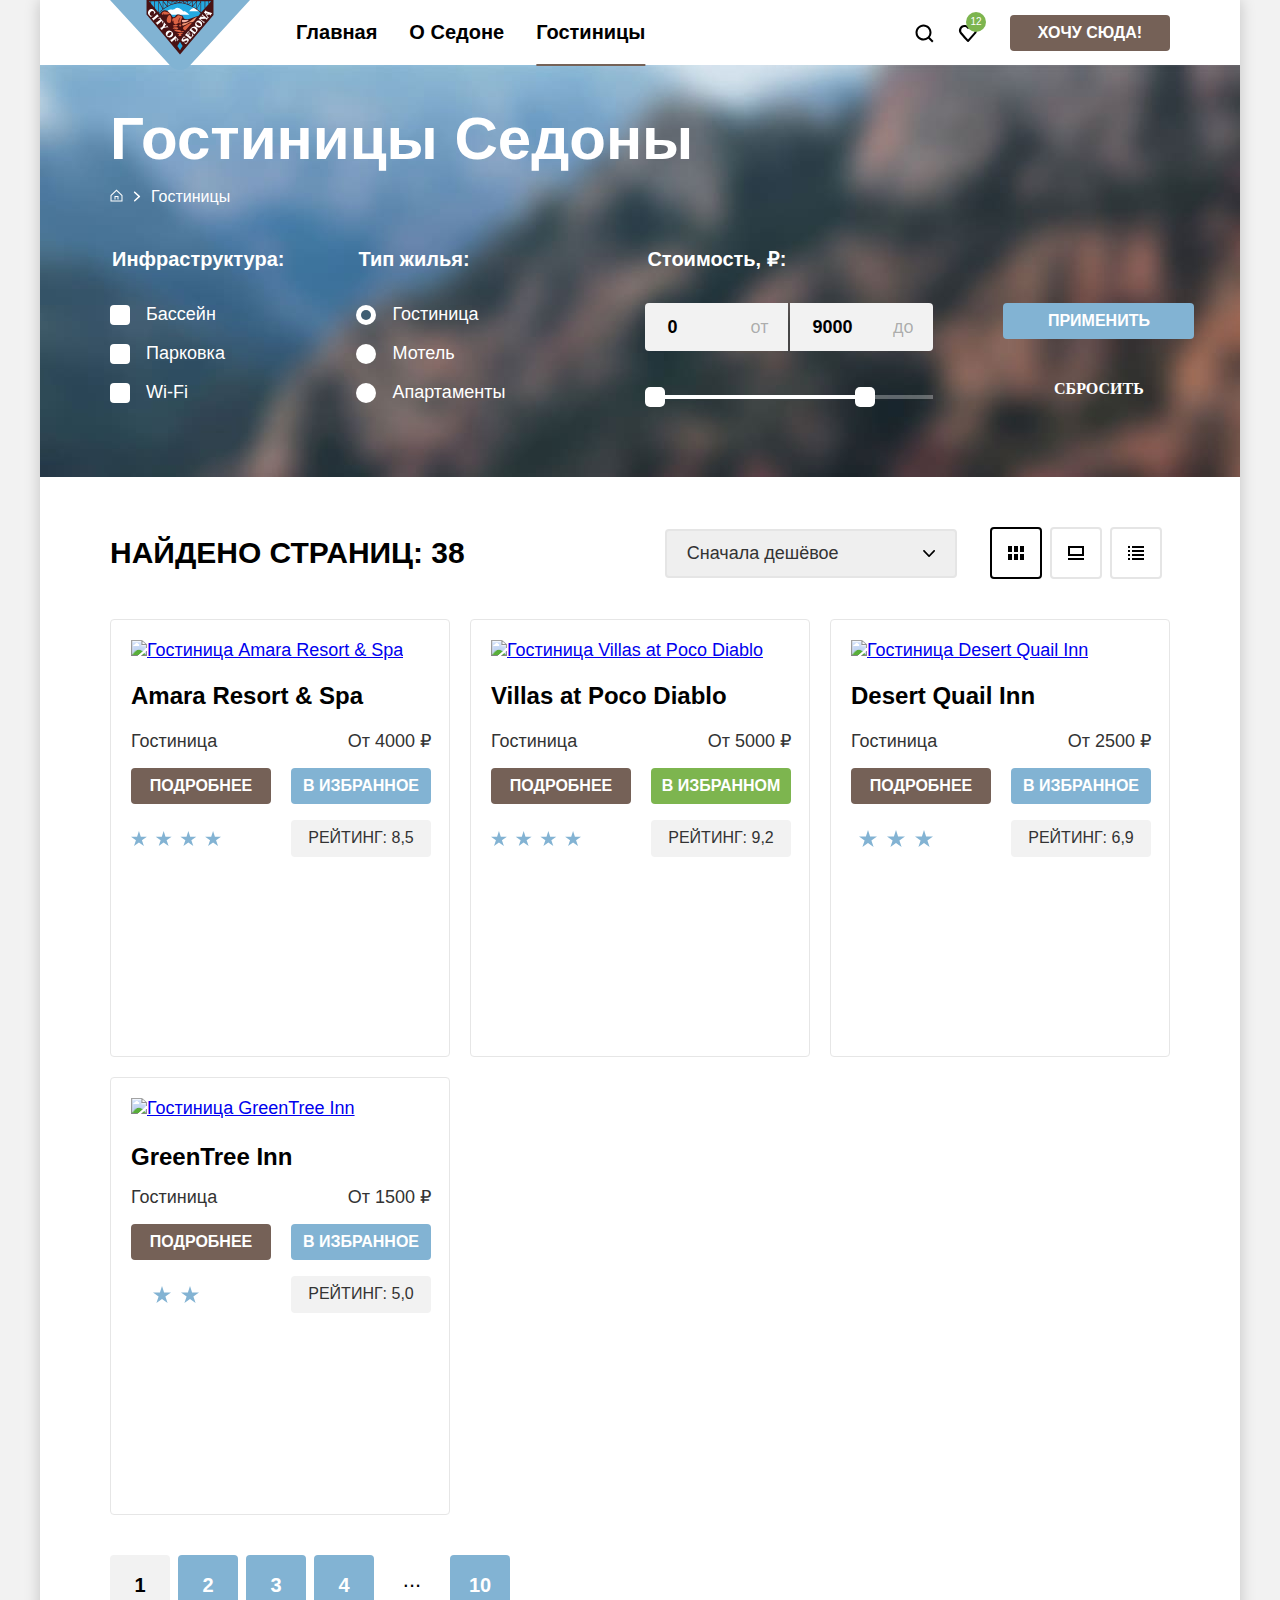
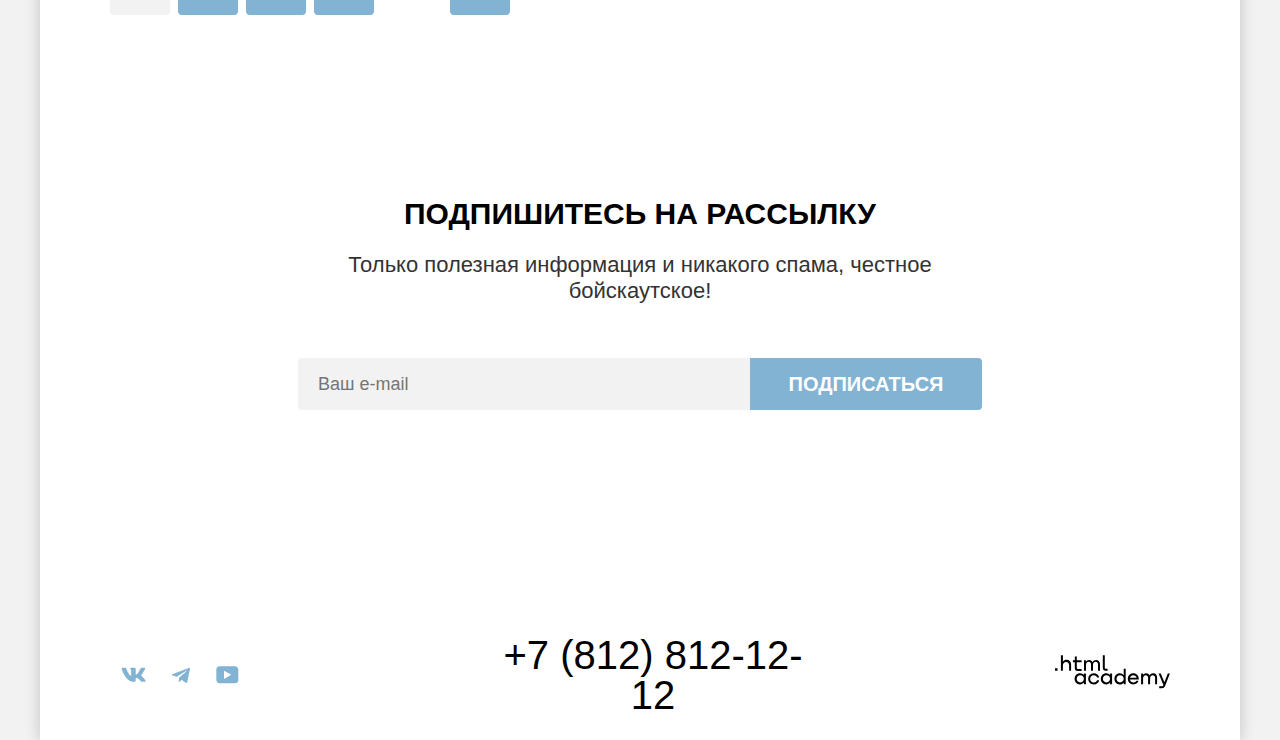
==== catalog.html @ b1e3f641 "Удаляет лишние стили у кнопок" ====
<!DOCTYPE html>
<html lang="ru">
  <head>
    <meta charset="utf-8">
    <title>HTML Academy: Седона</title>
    <link rel="stylesheet" href="styles/styles.css">
  </head>
  <body>
    <div class="page-container">
      <header class="page-header" data-test="header">
        <a class="logo" href="index.html">
          <img src="images/logotype.svg" width="140" height="70" alt="Логотип Седона">
        </a>
        <nav class="navigation">
          <ul class="navigation-list">
            <li class="navigation-item">
              <a class="navigation-link" href="index.html">Главная</a>
            </li>
            <li class="navigation-item">
              <a class="navigation-link" href="#">О Седоне</a>
            </li>
            <li class="navigation-item">
              <a class="navigation-link navigation-current active">Гостиницы</a>
            </li>
          </ul>
          
          <ul class="navigation-user">
            <div class="user-icon-list">
              <li class="navigation-user-item">
                <a class="navigation-user-link navigation-icon" href="#">
                  <svg xmlns="http://www.w3.org/2000/svg" width="20" height="20">
                    <path d="m19.5 18-3.7-3.67c1-1.3 1.7-2.99 1.7-4.87 0-4.38-3.6-7.96-8-7.96s-8 3.68-8 8.05a8 8 0 0 0 12.9 6.27l3.7 3.68 1.4-1.5Zm-10-2.48a6 6 0 0 1-6-5.97 6 6 0 0 1 12 0 6 6 0 0 1-6 5.97Z"/><
                  </svg>
                    <span class="visually-hidden">
                      Поиск
                    </span>
                </a>
              </li>
              <li class="navigation-user-item">
                <a class="navigation-user-link navigation-icon" href="#">
                  <svg xmlns="http://www.w3.org/2000/svg" width="20" height="20">
                    <path d="M9.9 19a.9.9 0 0 1-.8-.4c-5.4-6.1-6.7-7.5-7-7.9A5.4 5.4 0 0 1 6.5 2C7.8 2 9 2.5 10 3.3a5.46 5.46 0 0 1 9 4.1c0 1.3-.5 2.5-1.3 3.4l-7 7.9c-.2.2-.4.3-.8.3Zm-6-9.5c.3.4 3.5 4 6.1 6.9l6.2-7c.5-.5.7-1.2.7-2 0-1.8-1.5-3.3-3.3-3.3-1 0-2 .5-2.7 1.3-.3.3-.6.4-.9.4-.3 0-.6-.2-.8-.4-.7-.8-1.7-1.3-2.7-1.3-1.8 0-3.3 1.5-3.3 3.3-.1.9.3 1.6.7 2.1-.1 0-.1 0 0 0Z"/>
                  </svg>
                    <span class="favourites">12</span>
                    <span class="visually-hidden">
                      Избранное
                    </span>
                </a>
              </li>
            </div>
            <li class="navigation-user-item">
              <a class="navigation-user-link button navigation-button" href="#">
                <span>
                  Хочу сюда!
                </span>
              </a>
            </li>
          </ul>
        </nav>
      </header>


      <main class="main-inner main-container">
        <section class="filter" data-test="filter">
          <div class="filter-content">
            <h1 class="inner-header-title">Гостиницы Седоны</h1>
            <ul class="breadcrumbs">
                <li class="breadcrumbs-item">
                    <a class="breadcrumbs-link breadcrumbs-icon breadcrumbs-symbol" href="index.html">
                        <svg xmlns="http://www.w3.org/2000/svg" width="13" height="13">
                          <path d="m6.5.5-6 5.8v6.2h12V6.3L6.5.5Zm5 11h-10V6.7l5-4.8 5 4.8v4.8Z"/><path d="M4.5 10.5h1V8h2v2.5h1V7h-4v3.5Z"/>
                        </svg>
                        <span class="visually-hidden">
                          Ссылка на главную страницу
                        </span>
                    </a>
                </li>
                <li class="breadcrumbs-item">
                    <a class="breadcrumbs-link breadcrumbs-link-current" aria-current="page">
                    Гостиницы
                    </a>
                </li>
            </ul>
            <h2 class="visually-hidden">Список гостиниц с фильтрами</h2>
            <form class="catalog-filter" action="https://echo.htmlacademy.ru/" method="get">
            <fieldset class="catalog-filter-group">
                <legend class="catalog-filter-title">Инфраструктура:</legend>
                    <ul class="catalog-filter-list">
                        <li class="catalog-filter-item">
                            <label class="control">
                                <input class="visually-hidden control-input" type="checkbox" name="pool" checked>
                                <span class="control-mark"></span>
                                <span class="control-title">Бассейн</span>
                            </label>
                        </li>
                        <li class="catalog-filter-item">
                            <label class="control">
                                <input class="visually-hidden control-input" type="checkbox" name="parking" checked>
                                <span class="control-mark"></span>
                                <span class="control-title">Парковка</span>
                            </label>
                        </li>
                        <li class="catalog-filter-item">
                            <label class="control">
                                <input class="visually-hidden control-input" type="checkbox" name="wi-fi" disabled>
                                <span class="control-mark"></span>
                                <span class="control-title">Wi-Fi</span>
                            </label>
                        </li>
                    </ul>
            </fieldset>

            <fieldset class="catalog-filter-group">
                <legend class="catalog-filter-title">Тип жилья:</legend>
                    <ul class="catalog-filter-list">
                        <li class="catalog-filter-item">
                            <label class="control">
                                <input class="visually-hidden control-input" type="radio" name="home-group" value="hotel" checked>
                                <span class="control-mark"></span>
                                <span class="control-title">Гостиница</span>
                            </label>
                        </li>
                        <li class="catalog-filter-item">
                            <label class="control">
                                <input class="visually-hidden control-input" type="radio" name="home-group" value="motel" >
                                <span class="control-mark"></span>
                                <span class="control-title">Мотель</span>
                            </label>
                        </li>
                        <li class="catalog-filter-item">
                            <label class="control">
                                <input class="visually-hidden control-input" type="radio" name="home-group" value="apartments">
                                <span class="control-mark"></span>
                                <span class="control-title">Апартаменты</span>
                            </label>
                        </li>
                    </ul>
            </fieldset>

            <fieldset class="catalog-filter-group">
              <legend class="catalog-filter-title">Стоимость, ₽:</legend>

                <div class="range-wrapper-inputs">
                  <label class="catalog-filter-label min-price">
                    <input class="range-input" type="number" placeholder="0" name="min-price">
                    <span>от</span>
                  </label>
                  <label class="catalog-filter-label max-price">
                    <input class="range-input" type="number" placeholder="9000" name="max-price">
                    <span>до</span>
                  </label>
                </div>

                <div class="range">
                  <div class="range-scale">
                    <div class="range-bar" style="left: 0; width: 226px">
                      <button class="range-toggle toggle-min" type="button">
                        <span class="visually-hidden">Изменить минимальную стоимость</span>
                      </button>
                      <button class="range-toggle toggle-max" type="button">
                        <span class="visually-hidden">Изменить максимальную стоимость</span>
                      </button>
                    </div>
                  </div>
              </div>
            </fieldset>

            <div class="filter-buttons">
              <button class="button filter-button" type="submit">Применить</button>
              <button class="filter-button-close" type="reset">Сбросить</button>
            </div>
            </form>
          </div>
        </section>

        <section class="catalog" data-test="catalog">
          <div class="catalog-sorting">
            <h2 class="catalog-title">Найдено страниц: <span class="numbers-pages">38</span></h2>
              <select class="select-control" aria-label="Сортировка">
                  <option value="popular">Сначала дешёвое</option>
                  <option value="popular">Сначала дорогое</option>
                  <option value="popular">Сначала популярное</option>
              </select>
              <a class="card-grid-toggle card-toggle-current active">
                  <span class="visually-hidden">Показать карточки</span>
                  <svg xmlns="http://www.w3.org/2000/svg" width="16" height="14" fill="none">
                    <g fill="#000" clip-path="url(#a)"><path d="M4 0H0v6h4V0ZM16 0h-4v6h4V0ZM10 0H6v6h4V0ZM4 8H0v6h4V8ZM16 8h-4v6h4V8ZM10 8H6v6h4V8Z"/></g><defs><clipPath id="a"><path fill="#fff" d="M0 0h16v14H0z"/></clipPath></defs>
                  </svg>
              </a>
              <a href="#" class="card-grid-toggle">
                  <span class="visually-hidden">Показать крупные карточки</span>
                  <svg xmlns="http://www.w3.org/2000/svg" width="16" height="14" fill="none">
                    <g fill="#000" clip-path="url(#a)"><path d="M16 12H0v2h16v-2ZM14 2v6H2V2h12Zm2-2H0v10h16V0Z"/></g><defs><clipPath id="a"><path fill="#fff" d="M0 0h16v14H0z"/></clipPath></defs>
                  </svg>
              </a>
              <a href="#" class="card-grid-toggle">
                  <span class="visually-hidden">Показать список</span>
                  <svg xmlns="http://www.w3.org/2000/svg" width="16" height="14" fill="none">
                    <g fill="#000" clip-path="url(#a)"><path d="M2 0H0v2h2V0ZM16 0H4v2h12V0ZM2 4H0v2h2V4ZM16 4H4v2h12V4ZM2 8H0v2h2V8ZM16 8H4v2h12V8ZM2 12H0v2h2v-2ZM16 12H4v2h12v-2Z"/></g><defs><clipPath id="a"><path fill="#fff" d="M0 0h16v14H0z"/></clipPath></defs>
                  </svg>
              </a>
            </div>
            <ul class="product-card-list">
                <li class="product-card-item">
                      <a class="card-link-image" href="#">
                          <img src="images/catalog/hotel-1.jpg" width="300" height="212" alt="Гостиница Amara Resort & Spa">
                      </a>
                      <h3 class="card-title">
                          <a class="card-link-title" href="#">Amara Resort & Spa</a>
                      </h3>
                      <div class="card-item-content">
                        <span>Гостиница</span>
                        <span class="card-item-price">От 4000 ₽</span>
                        <a class="button card-button-detail" href="#">Подробнее</a>
                        <button class="button card-button-favourites" type="button">В избранное</button>
                        <span class="visually-hidden">Четырехзвездочный отель</span>
                        <img class="stars-images" src="images/catalog/stars-four.svg" width="90" height="17" alt="Четырехзвездочный отель">
                        <span class="product-card-rating">Рейтинг: 8,5</span>
                      </div>
                </li>

                <li class="product-card-item">
                      <a class="card-link-image" href="#">
                        <img src="images/catalog/hotel-2.jpg" width="300" height="212" alt="Гостиница Villas at Poco Diablo">
                      </a>
                      <h3 class="card-title">
                          <a class="card-link-title" href="#">Villas at Poco Diablo</a>
                      </h3>
                      <div class="card-item-content">
                        <span>Гостиница</span>
                        <span class="card-item-price">От 5000 ₽</span>
                        <a class="button card-button-detail" href="#">Подробнее</a>
                        <button class="button card-button-favourites card-button-current active" type="button">В избранном</button>
                        <span class="visually-hidden">Четырехзвездочный отель</span>
                        <img class="stars-images" src="images/catalog/stars-four.svg" width="90" height="17" alt="Четырехзвездочный отель">
                        <span class="product-card-rating">Рейтинг: 9,2</span>
                      </div>
                </li>
                <li class="product-card-item">
                      <a class="card-link-image" href="#">
                        <img src="images/catalog/hotel-3.jpg" width="300" height="212" alt="Гостиница Desert Quail Inn">
                      </a>
                      <h3 class="card-title">
                          <a class="card-link-title" href="#">Desert Quail Inn</a>
                      </h3>
                      <div class="card-item-content">
                        <span>Гостиница</span>
                        <span class="card-item-price">От 2500 ₽</span>
                        <a class="button card-button-detail" href="#">Подробнее</a>
                        <button class="button card-button-favourites" type="button">В избранное</button>
                        <span class="visually-hidden">Трехзвездочный отель</span>
                        <img class="stars-images" src="images/catalog/stars-three.svg" width="90" height="17" alt="Трехзвездочный отель">
                        <span class="product-card-rating">Рейтинг: 6,9</span>
                      </div>
                </li>
                <li class="product-card-item">
                      <a class="card-link-image" href="#">
                        <img src="images/catalog/hotel-4.jpg" width="300" height="212" alt="Гостиница GreenTree Inn">
                      </a>
                      <h3 class="card-link-title">
                          <a class="card-link-title" href="#">GreenTree Inn</a>
                      </h3>
                      <div class="card-item-content">
                        <span>Гостиница</span>
                        <span class="card-item-price">От 1500 ₽</span>
                        <a class="button card-button-detail" href="#">Подробнее</a>
                        <button class="button card-button-favourites" type="button">В избранное</button>
                        <span class="visually-hidden">Двухзвездочный отель</span>
                        <img class="stars-images" src="images/catalog/stars-two.svg" width="90" height="17" alt="Двухзвездочный отель">
                        <span class="product-card-rating">Рейтинг: 5,0</span>
                      </div>
                </li>
            </ul>

            <ul class="pagination">
                <li class="pagination-item">
                    <a class="pagination-current pagination-current-active active">1</a>
                </li>
                <li class="pagination-item">
                    <a class=" pagination-current" href="#">2</a>
                </li>
                <li class="pagination-item">
                    <a class=" pagination-current" href="#">3</a>
                </li>
                <li class="pagination-item">
                    <a class=" pagination-current" href="#">4</a>
                </li>
                <li class="pagination-item">
                  <a class=" pagination-current pagination-current-hidden" href="#">...</a>
              </li>
              <li class="pagination-item">
                <a class=" pagination-current" href="#">10</a>
            </li>
            </ul>
        </section>

        <section class="subscription catalog-subscription" data-test="subscribe">
            <h2>Подпишитесь на рассылку</h2>
            <p>Только полезная информация и никакого спама, честное бойскаутское!</p>
            <form class="subscription-form" action="https://echo.htmlacademy.ru/" method="post">
              <input type="text" name="e-mail" placeholder="Ваш e-mail">
              <button class="button subscription-button" type="submit">Подписаться</button>
            </form>
        </section>
      </main>

      <footer class="page-footer" data-test="footer">
        <ul class="footer-social-list">
          <li class="footer-social-item">
            <a class="footer-social-link footer-social-vk button" href="https://vk.com/htmlacademy">
              <span class="visually-hidden">ВКонтакте</span>
              <svg class="footer-icon" aria-hidden="true" xmlns="http://www.w3.org/2000/svg" width="25" height="15">
                <path fill-rule="evenodd" d="M24.12 1.8c.16-.54 0-.94-.8-.94H20.7c-.67 0-.98.34-1.15.73 0 0-1.33 3.2-3.22 5.27-.61.6-.9.8-1.23.8-.16 0-.41-.2-.41-.75v-5.1c0-.66-.19-.95-.74-.95H9.82c-.42 0-.67.3-.67.59 0 .62.95.76 1.04 2.51v3.8c0 .83-.15.98-.48.98-.9 0-3.06-3.2-4.34-6.88-.25-.72-.5-1-1.18-1H1.57c-.75 0-.9.34-.9.73 0 .68.89 4.07 4.14 8.55 2.17 3.06 5.23 4.72 8 4.72 1.68 0 1.88-.37 1.88-1v-2.32c0-.74.16-.88.7-.88.38 0 1.05.19 2.6 1.66 1.79 1.75 2.08 2.54 3.08 2.54h2.63c.75 0 1.12-.37.9-1.1-.23-.72-1.08-1.77-2.2-3.02-.62-.71-1.54-1.48-1.82-1.86-.39-.5-.28-.71 0-1.15 0 0 3.2-4.42 3.54-5.93Z" clip-rule="evenodd"/>
              </svg>
            </a>
          </li>
          <li class="footer-social-item">
            <a class="footer-social-link footer-social-tg button" href="https://t.me/htmlacademy ">
              <span class="visually-hidden">Телеграм</span>
              <svg class="footer-icon" aria-hidden="true" xmlns="http://www.w3.org/2000/svg" width="18" height="16">
                <path d="M16.79.96.84 7.1c-1.09.44-1.08 1.05-.2 1.32l4.1 1.28 9.47-5.98c.44-.27.85-.13.52.17l-7.68 6.93-.28 4.22c.41 0 .6-.2.83-.41l1.99-1.94 4.13 3.06c.77.42 1.31.2 1.5-.71l2.72-12.8c.28-1.1-.43-1.61-1.16-1.28Z"/>
              </svg>
            </a>
          </li>
          <li class="footer-social-item">
            <a class="footer-social-link footer-social-ub button" href="https://www.youtube.com/user/htmlacademyru">
              <span class="visually-hidden">ЮТюб</span>
              <svg class="footer-icon" xmlns="http://www.w3.org/2000/svg" width="23" height="18">
                <path d="M18.94.36H3.51C1.65.36.33 1.95.33 3.76v10.09c0 1.91 1.32 3.5 3.18 3.5h15.65c1.64 0 3.17-1.59 3.17-3.4V3.76c-.22-1.8-1.53-3.4-3.39-3.4ZM7.99 12.89V4.82l7.34 4.04-7.34 4.03Z"/>
              </svg>
            </a>
          </li>
        </ul>
        <a class="footer-contact-phone" href="tel:+78128121212">+7 (812) 812-12-12</a>
        <a class="htmlacademy-link" href="https://htmlacademy.ru/">
          <svg class="htmlacademy-icon" xmlns="http://www.w3.org/2000/svg" width="115" height="34">
            <path d="M0 13.26v2.6h2.5v-2.6H0Zm11.6-8.4c-1.6 0-2.8.7-3.6 1.7h-.1V.36h-2v15.5h2v-5.3c0-2.1 1.3-3.6 3.3-3.6 1.8 0 2.9 1.4 2.9 3.2v5.7h2v-6.1c.1-3-1.8-4.9-4.5-4.9Zm15 .3h-4.8v-3.7h-2v3.8h-1.9v2h1.9v6c0 1.7 1 2.7 2.7 2.7h4.1v-2h-3.7c-.7 0-1.1-.4-1.1-1.1v-5.7h4.8v-2Zm14.5-.2c-1.6 0-2.9.8-3.5 2.1h-.1c-.6-1.2-1.8-2.1-3.4-2.1-1.4 0-2.5.8-3.1 1.8h-.1v-1.6H29v10.6h2v-5.4c0-2 1-3.5 2.6-3.5 1.5 0 2.4 1 2.4 2.6v6.3h2v-5.6c0-2.4 1.4-3.3 2.6-3.3 1.5 0 2.4 1 2.4 2.6v6.3h2v-6.5c.1-2.5-1.4-4.3-3.9-4.3Zm6.7 8.1c0 1.7 1 2.7 2.8 2.7h2v-2h-1.7c-.7 0-1.1-.4-1.1-1.1V.36h-2v12.7Zm-18.9 7c-.9-1.1-2.2-1.8-3.9-1.8-3.1 0-5.4 2.3-5.4 5.6s2.3 5.6 5.4 5.6c1.8 0 3-.8 3.8-1.9h.1v1.6h2v-10.6h-2v1.5Zm-3.6 7.4c-2.2 0-3.6-1.6-3.6-3.6s1.4-3.6 3.6-3.6 3.6 1.6 3.6 3.6c0 1.9-1.4 3.6-3.6 3.6Zm18.9-5.1c-.5-2.4-2.6-4.1-5.4-4.1a5.4 5.4 0 0 0-5.6 5.6c0 3.1 2.2 5.6 5.6 5.6 2.8 0 4.9-1.8 5.4-4.2h-2.1a3.4 3.4 0 0 1-3.3 2.3c-2.2 0-3.6-1.6-3.6-3.6s1.4-3.6 3.6-3.6c1.6 0 2.8 1 3.3 2.2h2.1v-.2Zm10.9-2.3c-.9-1.1-2.2-1.8-3.9-1.8-3.1 0-5.4 2.3-5.4 5.6s2.3 5.6 5.4 5.6c1.8 0 3-.8 3.8-1.9h.1v1.6h2v-10.6h-2v1.5Zm-3.6 7.4c-2.2 0-3.6-1.6-3.6-3.6s1.4-3.6 3.6-3.6 3.6 1.6 3.6 3.6c0 1.9-1.5 3.6-3.6 3.6Zm17.2-7.3c-.9-1.1-2.2-1.9-3.9-1.9-3.1 0-5.4 2.3-5.4 5.6s2.2 5.6 5.4 5.6c1.7 0 3-.8 3.8-1.8h.1v1.5h2v-15.4h-2v6.4Zm-3.6 7.3c-2.2 0-3.6-1.6-3.6-3.6s1.4-3.6 3.6-3.6 3.6 1.6 3.6 3.6c-.1 2-1.5 3.6-3.6 3.6Zm13.2-9.2c-3.3 0-5.5 2.5-5.5 5.6 0 3 2.1 5.6 5.5 5.6 2.5 0 4.5-1.3 5.2-3.6h-2.1c-.5 1-1.6 1.6-3 1.6-1.9 0-3.3-1.3-3.4-2.9h8.8c.2-3.6-2-6.3-5.5-6.3Zm0 1.9c1.7 0 3 1 3.3 2.6h-6.5c.3-1.5 1.5-2.6 3.2-2.6Zm19.9-1.9c-1.6 0-2.9.8-3.6 2h-.1c-.6-1.2-1.8-2-3.4-2-1.4 0-2.5.7-3.1 1.8v-1.5h-1.9v10.6h2v-5.4c0-2 1-3.4 2.6-3.5 1.5 0 2.4 1 2.4 2.6v6.3h2v-5.6c0-2.4 1.4-3.3 2.6-3.3 1.5 0 2.4 1 2.4 2.6v6.3h2v-6.5c.1-2.6-1.4-4.4-3.9-4.4Zm11.2 9.1-3.6-8.9h-2.2l4.8 11.6c-.3.9-.7 1.2-1.7 1.2h-2.5v2h2.5c1.8 0 2.8-.8 3.5-2.6l4.7-12.2h-2.1l-3.4 8.9Z"/>
          </svg>
        </a>
    </footer>
  </div>
</body>
</html>
---- styles/styles.css ----
@font-face {
    font-family: "PT Sans";
    font-style: normal;
    font-weight: 400;
    src: url("../fonts/ptsans-400.woff2") format("woff2");
    font-display: swap;
}

@font-face {
    font-family: "PT Sans";
    font-style: normal;
    font-weight: 700;
    src: url("../fonts/ptsans-700.woff2") format("woff2");
    font-display: swap;
}
html{
    height: 100%;
}
body{
    height: 100%;
    font-family: "PT Sans", sans-serif;
    font-size: 18px;
    line-height: 21px;
    color: rgba(0, 0, 0, 1);
    background-color: rgba(242, 242, 242, 1);
    margin: 0;
}

.page-container {
    background-color: rgba(255, 255, 255, 1);
    width: 1200px;
    margin: 0 auto;
    display: flex;
    flex-direction: column;
    min-height: 100%;
    box-shadow: 0px 0px 15px 0px rgba(0, 0, 0, 0.2);
}

.visually-hidden{
    position: absolute;
    width: 1px;
    height: 1px;
    margin: -1px;
    padding: 0;
    border: 0;
    clip: rect(0 0 0 0);
    overflow: hidden;
}

/*Buttons*/
.button{
    font-family: "PT Sans", sans-serif;
    font-size: 16px;
    line-height: 20px;
    text-align: center;
    text-transform: uppercase;
    font-weight: 700;
    color: rgba(255, 255, 255, 1);
    margin: 0;
    border: none;
    text-decoration: none;
    cursor: pointer;
    border-radius: 4px;
}

.button-blue:hover{
    background-color: rgba(104, 162, 202, 1);
}
    
.button-blue:focus{
    outline: none;
    background-color: rgba(104, 162, 202, 1);
}

.button-blue:active{
    background-color: rgba(104, 162, 202, 1);
    color: rgba(255, 255, 255, 0.3);
}


.button:disabled{
    background-color: rgba(229, 229, 229, 1);
    color: rgba(255, 255, 255, 1);
}

.button-blue:hover{
    background-color: rgba(104, 162, 202, 1);
}
    
.button-blue:focus{
    outline: none;
    background-color: rgba(104, 162, 202, 1);
}

.button-blue:active{
    background-color: rgba(104, 162, 202, 1);
    color: rgba(255, 255, 255, 0.3);
}

/* Header */
.logo{
    display: block;
    margin-bottom: -10px;
    position: relative;
}

.logo:focus{
    outline-color: rgba(104, 162, 202, 1);
}

.page-header{
    display: flex;
    padding: 0 70px;
    min-height: 64px;
}

.navigation{
    width: 1060px;
    display: flex;
    margin: 0 auto;
}

.navigation-link:hover{
    color:rgba(0, 0, 0, 0.6);
}

.navigation-link:active{
    color: rgba(0, 0, 0, 0.3);;
}

.navigation-link:focus{
    outline-color: rgba(104, 162, 202, 1);
}

.navigation-list{
    margin: 0;
    padding: 0;
    margin-left: 30px;
    list-style-type: none;
    display: flex;
    flex-wrap: wrap;
    max-width: 400px;
}

.navigation-user{
    position: relative;
    list-style-type: none;
    display: flex;
    padding: 0;
    margin: 0;
    align-items: center;
    margin-left: auto;
}

.user-icon-list{
        display: flex;
        max-width: 200px;
        flex-wrap: wrap;
}

.navigation-icon{
    position: relative;
    fill: rgba(0, 0, 0, 1);
    min-width: 44px;
    height: 64px;
    width: 44px;
    display: flex;
    justify-content: center;
    align-items: center;
    flex-wrap: wrap;
}

.navigation-icon:hover{
    fill: rgba(0, 0, 0, 0.6);
}

.navigation-icon:active{
    fill: rgba(0, 0, 0, 0.3);
}

.navigation-item{
    position: relative;
}

.navigation-current{
    cursor: default;
}

.navigation-current::after{
    content: "";
    position: absolute;
    height: 2px;
    width: calc(100% - 32px);
    background: rgba(117, 98, 87, 1);
    bottom: -1px;
    left: 50%;
    transform: translate(-50%);
}

.navigation-item:active::after{
    content: "";
    position: absolute;
    height: 2px;
    width: calc(100% - 32px);
    background: rgba(117, 98, 87, 1);
    bottom: -1px;
    left: 50%;
    transform: translate(-50%);

}

.navigation-link{
    font-weight: 700;
    font-size: 20px;
    line-height: 24px;
    color:rgba(0, 0, 0, 1);
    text-decoration: none;
    text-align: center;
    min-width: 100px;
    min-height: 64px;
    display: flex;
    align-items: center;
    justify-content: center;
    padding: 0 16px;
    box-sizing: border-box;
}

.navigation-button{
    display: flex;
    width: 160px;
    min-height: 36px;
    margin-left: 20px;
    align-items: center;
    justify-content: center;
    padding: 8px;
    box-sizing: border-box;
    margin-top: 14px;
    margin-bottom: 14px;
    background-color: rgba(117, 97, 87, 1);
}

.navigation-button:hover{
    background-color: rgba(97, 80, 72, 1);
}

.navigation-button:focus{
    outline: none;
    background-color: rgba(97, 80, 72, 1);
}

.navigation-button:active{
    color: rgba(255, 255, 255, 0.3);
}

.favourites{
    position: absolute;
    font-family: 'PT Sans', sans-serif;
    font-size: 10px;
    line-height: 10px;
    font-weight: 400;
    color: rgba(255, 255, 255, 1);
    width: 20px;
    height: 20px;
    background-color: rgba(125, 181, 79, 1);
    border-radius: 50%;
    text-align: center;
    padding-top: 5px;
    box-sizing: border-box;
    left: 20px;
    bottom: 33px;
}

/*Main*/
.main-container{
    flex-grow: 1;
    width: 1200px;
    margin: 0 auto;
}

.main-index h2{
    text-align: center;
    font-size: 30px;
    line-height: 36px;
    font-weight: 700;
    text-transform: uppercase;
    margin: 0;
}

.subtitle{
    font-size: 22px;
    line-height: 26px;
    text-align: center;
    font-weight: 400;
    color: rgba(51, 51, 51, 1);
    margin: 0;
    padding: 0 20px;
}

/*Hero*/
.hero{
    background: url(../images/background-vector.svg),
                url(../images/index-background.jpg);
    background-color:rgb(102, 164, 163);
    background-repeat: no-repeat, no-repeat;
    background-size: auto, cover;
    background-position: center bottom;
    color:rgba(0, 0, 0, 1);
    min-height: 485px;
}

.hero-logotype{
    display: block;
    margin: 0 auto;
    padding-top: 51px;
    padding-bottom: 82px;
}

/*Advantages*/
.advantages{
    padding-top: 69px;
}

.advantages blockquote{
    font-size: 30px;
    line-height: 36px;
    font-weight: 700;
    text-transform: uppercase;
    text-align: center;
    max-width: 700px;
    margin: 0 auto;
    padding: 0 20px;
    margin-bottom: 25px;
}

.advantages-subtitle{
    margin-bottom: 90px;
}

.advantages-list{
    display: flex;
    flex-wrap: wrap;
    justify-content: space-between;
    margin: 0;
    padding: 0;
    list-style-type: none;
}

.advantages-item{
    text-align: center;
    min-height: 385px;

}

.advantages-item p{
    padding: 0 85px;
    max-width: 240px;
    margin: 0 auto;
}
.advantages-content{
    padding-top: 102px;
    padding-bottom: 102px;
}

.advantages-title{
    font-size: 24px;
    line-height: 28px;
    font-weight: 700;
    text-transform: uppercase;
    margin: 0 auto;
    max-width: 180px;
    margin-bottom: 30px;
    position: relative;
}

.advantages-title::after{
    content: "";
    display: block;
    height: 2px;
    width: 60px;
    background: rgba(255, 255, 255, 0.3);
    margin: 30px auto 0;
}

.advantages-hero-block{
    color: rgba(255, 255, 255, 1);
    background-color: rgba(130, 179, 211, 1);
    display: flex;
}
.advantages-hero-reverse{
    flex-direction: row-reverse;
}

.advantages-secondary-block{
    background-color: rgba(131, 179, 211, 0.12);
    color: rgba(51, 51, 51, 1);
    width: 400px;
    padding-top: 102px;
    box-sizing: border-box;
}

.advantages-secondary-block h3::after{
    background: rgba(0, 0, 0, 0.3);
}

.advantages-center-block{
    background-color:rgba(131, 179, 211, 0.2);
}

/*Services*/
.services{
    padding-top: 64px;
}

.services-item:nth-child(1){
    background-image: url(../images/home.svg);
    background-repeat: no-repeat;
    background-position: center 81px;
}

.services-item:nth-child(2){
    background-image: url(../images/food.svg);
    background-repeat: no-repeat;
    background-position: center 81px;
}

.services-item:nth-child(3){
    background-image: url(../images/gift.svg);
    background-repeat: no-repeat;
    background-position: center 81px;
}

.services h2{
    max-width: 550px;
    margin: 0 auto;
    margin-bottom: 20px;
    padding: 0 20px;
}

.services-subtitle{
    margin-bottom: 64px;
}

.services-list{
    display: flex;
    justify-content: space-between;
    list-style: none;
    margin: 0;
    padding: 0;
    list-style-type: none;
}

.services-item{
    text-align: center;
    background-color: rgba(131, 179, 211, 0.12);
    width: 400px;
    min-height: 385px;
    padding-bottom: 81px;
    box-sizing: border-box;
}

.services-center-block{
    background-color: rgba(255, 255, 255, 1);
}

.services-title{
    font-size: 24px;
    line-height: 28px;
    font-weight: 700;
    margin: 0;
    margin-bottom: 30px;
    margin-top: 183px;
}

.services-item p{
    font-weight: 400;
    color: rgba(51, 51, 51, 1);
    max-width: 250px;
    margin: 0 auto;
}

/*Search*/
.search{
    display: flex;
    flex-direction: column;
    align-items: center;
    padding-top: 96px;
}

.search h2{
    margin-bottom: 20px;
}

.search-subtitle{
    margin-bottom: 54px;
    max-width: 600px;
}

.search-link{
    background-color: #756157;
    font-size: 20px;
    line-height: 36px;
    width: 376px;
    height: 52px;
    margin-bottom: 96px;
    box-sizing: border-box;
    display: block;
    padding: 8px;
}

.search-link:hover{
    background-color: rgba(97, 80, 72, 1);
}

.search-link:focus{
    outline: none;
    background-color: rgba(97, 80, 72, 1);
}

.search-link:active{
    color: rgba(255, 255, 255, 0.3);
}

/*Subscription*/
.index-subscription{
    background-image: url(../images/background-subscription.jpg);
    background-color: rgb(102, 164, 163);
    background-size: cover;
    background-repeat: no-repeat;
    background-position: center bottom;
    min-height: 414px;
}

.subscription{
    display: flex;
    flex-direction: column;
    align-items: center;
    padding-top: 96px;
    padding-bottom: 96px;
    box-sizing: border-box;
}

.subscription h2{
    color: #FFFFFF;
    text-align: center;
    font-size: 30px;
    line-height: 36px;
    font-weight: 700;
    text-transform: uppercase;
    margin-bottom: 20px;
}

.subscription p{
    color: #FFFFFF;
    font-size: 22px;
    line-height: 26px;
    text-align: center;
    max-width: 690px;
    margin: 0 auto;
    margin-bottom: 54px;
}

.subscription-form{
    display: flex;
    height: 52px;
}

.subscription-button{
    font-size: 20px;
    line-height: 36px;
    width: 232px;
    border-radius: 0px 4px 4px 0px;
    background-color: rgba(130, 179, 211, 1);
}

.subscription-button:hover{
    background-color: rgba(104, 162, 202, 1);
}

.subscription-button:focus{
    outline: none;
    background-color: rgba(104, 162, 202, 1);
}

.subscription-button:active{
    color: rgba(255, 255, 255, 0.3);
}

.subscription input{
    font-family: "PT Sans", sans-serif;
    background-color: rgba(242, 242, 242, 1);
    border: none;
    font-weight: 400;
    font-size: 18px;
    line-height: 24px;
    color: rgba(0, 0, 0, 0.6);
    width: 452px;
    margin: 0;
    border-radius: 4px 0px 0px 4px;
    padding-left: 20px;
    box-sizing: border-box;
}

.subscription input:focus-visible{
    outline: none;
}

/*Footer*/
.page-footer{
    width: 1060px;
    display: flex;
    justify-content: space-between;
    margin: 0 auto;
    align-items: center;
    min-height: 120px;
}

.footer-social-list{
    list-style-type: none;
    display: flex;
    flex-wrap: wrap;
    margin: 0;
    padding: 0;
    max-width: 200px;
    padding-top: 45px;
    padding-bottom: 45px;
}

.footer-social-link{
    display: flex;
    align-items: center;
}

.footer-social-link:focus{
    outline-color: rgba(104, 162, 202, 1);
}

.footer-social-item{
    width: 47px;
    height: 40px;
    display: flex;
    align-items: center;
    justify-content: center;
}

.footer-contact-phone{
    color: #000000;
    font-size: 40px;
    line-height: 40px;
    text-align: center;
    text-decoration: none;
    width: 335px;
    display: flex;
    flex-wrap: wrap;
}

.footer-contact-phone:hover{
    color: rgba(117, 97, 87, 1);
}

.footer-contact-phone:focus{
    outline-color: rgba(104, 162, 202, 1);
}

.footer-contact-phone:active{
    color: rgba(117, 97, 87, 0.3);
}

.footer-social-link{
    fill: rgba(131, 179, 211, 1);
}

.footer-social-link:hover .footer-icon{
    fill: rgba(104, 162, 202, 1);
}

.footer-social-link:active .footer-icon{
    fill: rgba(104, 162, 202, 0.3);
}

.htmlacademy-link{
    fill: rgba(0, 0, 0, 1);
}

.htmlacademy-link:hover .htmlacademy-icon{
    fill: rgba(117, 97, 87, 1);
}

.htmlacademy-link:focus{
    outline-color: rgba(104, 162, 202, 1);
}

.htmlacademy-link:active .htmlacademy-icon{
    fill: rgba(117, 97, 87, 0.3);
}

/*Modal-conteiner*/
.modal-container{
    position: fixed;
    top: 0;
    left: 0;
    display: flex;
    width: 100%;
    height: 100%;
    background-color: rgba(242, 242, 242, 0.8);
}

.modal-container-close{
    display: none;
}

.modal{
    position: relative;
    margin: auto;
    background-color: rgba(255, 255, 255, 1);
    padding: 64px 70px;
}

.modal-auth{
    width: 717px;
    border-radius: 30px;
    box-sizing: border-box;
}

.modal-button-close{
    position: absolute;
    padding: 0;
    top: 64px;
    right: 52px;
    width: 52px;
    height: 52px;
    background-color: rgba(242, 242, 242, 1);
    border: none;
    border-radius: 50%;
    background-image: url(../images/close-button.svg);
    background-repeat: no-repeat;
    background-position: center;
    cursor: pointer;
}

.modal-title{
    font-size: 30px;
    line-height: 36px;
    text-transform: uppercase;
    margin: 0;
    padding: 0;
    margin-bottom: 64px;
}

.field-group{
    margin-bottom: 48px;
    display: flex;
    justify-content: space-between;
}

.auth-form-field{
    width: 440px;
    height: 48px;
    border: none;
    background-color: rgba(242, 242, 242, 1);
    font-family: 'PT Sans',sans-serif;
    font-weight: 700;
    font-size: 18px;
    line-height: 24px;
    padding-left: 20px;
    box-sizing: border-box;

}

.auth-form-field::placeholder{
    color: rgba(0, 0, 0, 1);
}

.field-date{
    font-family: 'PT Sans',sans-serif;
    font-weight: 700;
    font-size: 20px;
    line-height: 24px;
    color: rgba(0, 0, 0, 1);
    display: flex;
    align-items: center;
}

.button-auth{
    background-color: rgba(131, 179, 211, 1);
    color: rgba(255, 255, 255, 1);
    width: 100%;
    height: 60px;
    font-size: 20px;
    line-height: 24px;
}

/*Catalog.html*/
.main-inner h1{
    font-size: 60px;
    line-height: 78px;
    font-weight: 700;
    color: #FFFFFF;
    padding-top: 35px;
    margin: 0;
    margin-bottom: 8px;
}

/*Filter*/
.filter{
    background-image: url(../images/background-filter.jpg);
    background-color: rgb(102, 164, 163);
    background-size: cover;
    background-repeat: no-repeat;
    background-position: center bottom;
    min-height: 412px
}

.filter-content{
    width: 1060px;
    margin: 0 auto;
}
.breadcrumbs{
    list-style-type: none;
    display: flex;
    margin: 0;
    margin-bottom: 40px;
    padding: 0;
}

.breadcrumbs-link{
    font-size: 16px;
    line-height: 21px;
    color: #FFFFFF;
    font-weight: 400;
    text-decoration: none;
}
.breadcrumbs-item{
    position: relative;
    padding-left: 28px;
}

.breadcrumbs-item:first-child{
    padding-left: 0;
}

.breadcrumbs-link:hover{
    color: rgba(255, 255, 255, 0.6);
}

.breadcrumbs-link-current:hover{
    color: #FFFFFF;
    cursor: default;
}

.breadcrumbs-link:focus{
    outline-color: rgba(104, 162, 202, 1);
}

.breadcrumbs-link:active{
    color: rgba(255, 255, 255, 0.3);
}

.breadcrumbs-link-current:active{
    color: #FFFFFF;
    cursor: default;
}

.breadcrumbs-icon{
    fill: rgba(255, 255, 255, 1);
}

.breadcrumbs-icon:hover{
    fill: rgba(255, 255, 255, 0.6);
}

.breadcrumbs-icon:active{
    fill: rgba(255, 255, 255, 0.3);
}


.breadcrumbs-symbol::after{
    content: url(../images/breadcrumbs-arr.svg);
    position: absolute;
    transform: translateX(10px);
}

.catalog-filter{
    display: flex;
    padding-bottom: 70px;
}

.catalog-filter-group{
    border: none;
    margin: 0;
    padding: 0;
    margin-right: 70px;
}


.catalog-filter-list{
    list-style: none;
    margin: 0;
    padding: 0;
}

.catalog-filter-title{
    font-size: 20px;
    line-height: 24px;
    color: #FFFFFF;
    font-weight: 700;
    margin-bottom: 32px;
}

.catalog-filter-item{
    font-size: 18px;
    line-height: 23px;
    color: #FFFFFF;
    font-weight: 400;
    margin-bottom: 16px;
}

.control:hover{
    opacity: 0.6;
}

.control:active{
    opacity: 0.3;
}

.control-input:disabled ~ .control-mark:disabled{
    background-color: #000000;
}

.control-input:focus ~ .control-mark:focus,
.control-input:focus ~ .control-mark[type="radio"]:focus{
    outline:3px solid rgba(131, 179, 211, 1);
    background-color: #000000;
}

.control{
    position: relative;
    display: block;
}

.control-mark{
    position: absolute;
    width: 20px;
    height: 20px;
    border: 4px;
    background-color: rgba(255, 255, 255, 1);
    top: 2px;
    cursor: pointer;
    border-radius: 4px;
}

.control-input[type="checkbox"]:checked +
.control-mark::after{
    content: "";
    position: absolute;
    background: url(../images/filter-arr.svg);
    width: 12px;
    height: 10px;
    background-repeat: no-repeat;
    left: 4px;
    top: 5px;
}

.control-input[type="radio"] + .control-mark {
    border-radius: 50%;
  }
  
.control-input[type="radio"]:checked +
.control-mark::after{
    content: "";
    position: absolute;
    width: 10px;
    height: 10px;
    background-color: rgba(63, 94, 114, 1);
    border-radius: 50%;
    top:5px;
    left: 5px;
}

.control-title{
    padding-left: 36px;
    cursor: pointer;
}

.catalog-filter-item:last-child{
    margin-bottom: 0;
}

.filter-buttons{
    margin-left: auto;
    display: flex;
    flex-direction: column;
    padding-top: 56px;
}

.filter-button{
    width: 191px;
    height: 36px;
    margin-bottom: 32px;
    background-color: rgba(130, 179, 211, 1);
}

.filter-button:hover{
    background-color: rgba(104, 162, 202, 1);
}

.filter-button:focus{
    outline: none;
    background-color: rgba(104, 162, 202, 1);
}

.filter-button:active{
    color: rgba(255, 255, 255, 0.3);
}


.filter-button-close{
    font-family: 'PT Sans';
    font-weight: 700;
    font-size: 16px;
    line-height: 20px;
    border: none;
    text-transform: uppercase;
    color: #FFFFFF;
    width: 191px;
    height: 36px;
    background-color: transparent;
    cursor: pointer;
    border-radius: 4px;
}

.filter-button-close:hover{
    color: rgba(255, 255, 255, 0.6);
}

.filter-button-close:focus{
    outline: 3px solid rgba(131, 179, 211, 1);
}

.filter-button-close:active{
    color: rgba(255, 255, 255, 0.3);
}

.range-wrapper-inputs{
    display: flex;
    gap: 2px;
    margin-bottom: 44px;
}

.catalog-filter-label{
    margin: 0;
    width: 143px;
    height: 48px;
    background-color: rgba(242, 242, 242, 1);
    display: flex;
    justify-content: space-between;
    align-items: center;
    padding: 0 20px;
    box-sizing: border-box;
    color: rgba(0, 0, 0, 0.3);
}

.range-input{
    width: 70px;
    height: 20px;
    background-color: transparent;
    border: none;
    font-family: 'PT Sans', sans-serif;
    font-weight: 700;
    font-size: 18px;
    line-height: 24px;
}

.range-input::placeholder{
    color: rgba(0, 0, 0, 1);
}

.min-price{
    border-radius: 4px 0px 0px 4px;
}

.max-price{
    border-radius: 0px 4px 4px 0px;
}

.range-input:focus{
    outline: 3px solid rgba(131, 179, 211, 1);
}

.range-input:focus-visible{
    outline: none;
}

.range-input::-webkit-outer-spin-button,
.range-input::-webkit-inner-spin-button{
    appearance: none;
    margin: 0;
}

.range-bar{
    position: absolute;
    height: 4px;
    background-color: rgba(255, 255, 255, 1);
}

.range-toggle{
    position: absolute;
    width: 20px;
    height: 20px;
    background-color: rgba(255, 255, 255, 1);
    border-radius: 5px;
    border: none;
    cursor: pointer;
}

.range-toggle:active{
    outline: 2px solid rgba(131, 179, 211, 1);
}

.range-toggle:focus{
    outline: 3px solid rgba(131, 179, 211, 1);
}

.toggle-min{
    top: -8px;
}

.toggle-max{
    top: -8px;
    left: 210px;
}

.catalog-filter-group:nth-child(2){
    margin: 0;
}

.catalog-filter-group:nth-child(3){
    margin-left: 140px;
}

.range-scale{
    position: relative;
    height: 4px;
    background-color: rgba(255, 255, 255, 0.3);
}

/*Catalog*/
.catalog{
    width: 1060px;
    margin: 0 auto;
}

.catalog-sorting{
    display: flex;
    align-items: center;
    margin-top: 50px;
    margin-bottom: 40px;
}

.card-grid-toggle{
    width: 48px;
    height: 48px;
    border: 2px solid rgba(229, 229, 229, 1);
    border-radius: 4px;
    margin-right: 8px;
    display: flex;
    align-items: center;
    justify-content: center;
}

.card-toggle-current{
    border-color: rgba(0, 0, 0, 1);
}

.card-grid-toggle:hover{
    border-color: rgba(0, 0, 0, 1);
}

.card-grid-toggle:focus{
    outline-color: rgba(104, 162, 202, 1);
    border-color: rgba(229, 229, 229, 1);
}

.card-grid-toggle:active{
    border-color: rgba(0, 0, 0, 1);
}

.catalog-title{
    font-size: 30px;
    line-height: 36px;
    color: #000000;
    font-weight: 700;
    margin: 0;
    text-transform: uppercase;
}

.select-control{
    font-family: "PT Sans", sans-serif;
    font-weight: 400;
    font-size: 18px;
    line-height: 21px;
    color: rgba(51, 51, 51, 1);
    width: 292px;
    height: 49px;
    border: 2px solid rgba(229, 229, 229, 1);
    margin-left: 200px;
    border-radius: 4px;
    padding-left: 20px;
    box-sizing: border-box;
    margin-right: auto;
    appearance: none;
    background-image: url(../images/sorting-arr.svg);
    background-repeat: no-repeat;
    background-position-y: 50%;
    background-position-x: calc(100% - 20px);
    cursor: pointer;
}

.select-control:hover{
    border-color: rgba(104, 162, 202, 1);
}

.select-control:focus{
    outline-color: rgba(104, 162, 202, 1);
}

.select-control:disabled{
    opacity: 0.3;
    border-color: rgba(0, 0, 0, 1);
    cursor: default;
}

/*Cards*/
.product-card-list {
    list-style-type: none;
    display: grid;
    margin: 0;
    padding: 0;
    gap: 20px;
    margin-bottom: 40px;
    grid-template-columns: 340px 340px 340px;
}

.card-link-image{
    display: block;
    margin-bottom: 16px;
}

.card-link-image:focus{
   outline-color: rgba(104, 162, 202, 1)
}

.card-link-title{
    font-size: 24px;
    line-height: 28px;
    color: #000000;
    font-weight: 700;
    text-decoration: none;
    text-align: left;
    display: block;
    margin-bottom: 16px;
}

.card-link-title:focus{
    outline-color: rgba(104, 162, 202, 1)
 }

.card-link-title h3{
    margin: 0;
    padding: 0;
}


.product-card-item{
    min-height: 438px;
    border: 1px solid rgba(230, 230, 230, 1);
    padding: 20px;
    box-sizing: border-box;
    border-radius: 4px;
}

.card-item-content{
    display: grid;
    grid-template-columns: 140px 140px;
    column-gap: 20px;
    row-gap: 16px;
}

.card-item-content span{
    color: rgba(51, 51, 51, 1);
}

.card-item-price{
    text-align: right;
}

.card-button-detail{
    background-color: #756157;
    color: #FFFFFF;
    width: 140px;
    height: 36px;
    display: block;
    box-sizing: border-box;
    padding: 8px;
}

.card-button-detail:hover{
    background-color: rgba(97, 80, 72, 1);
}

.card-button-detail:focus{
    outline: none;
    background-color: rgba(97, 80, 72, 1);
}

.card-button-detail:active{
    color: rgba(255, 255, 255, 0.3);
}

.card-button-favourites{
    width: 140px;
    height: 36px;
    background-color: rgba(130, 179, 211, 1);
}

.card-button-favourites:hover{
    background-color: rgba(104, 162, 202, 1);
}

.card-button-favourites:focus{
    outline: none;
    background-color: rgba(104, 162, 202, 1);
}

.card-button-favourites:active{
    color: rgba(255, 255, 255, 0.3);
}

.card-button-current{
    background-color:rgba(125, 181, 79, 1);
}

.card-button-current:hover{
    background-color: rgba(108, 158, 66, 1);
}

.card-button-current:focus{
    outline: none;
    background-color: rgba(108, 158, 66, 1);
}

.stars-images{
    padding: 10px 0;
}

.product-card-rating{
    font-size: 16px;
    line-height: 20px;
    color: #333333;
    font-weight: 400;
    text-align: center;
    background-color: #F2F2F2;
    width: 140px;
    height: 37px;
    border-radius: 4px;
    text-transform: uppercase;
    padding: 8px 0;
    box-sizing: border-box;
}

/*Pagination*/
.pagination{
    list-style: none;
    display: flex;
    padding: 0;
    margin: 0;
    margin-bottom: 60px;
}

.pagination-current{
    font-size: 20px;
    line-height: 36px;
    font-weight: 700;
    text-align: center;
    display: block;
    box-sizing: border-box;
    text-decoration: none;
    color: #FFFFFF;
    width: 60px;
    height: 60px;
    background-color: #82B3D3;
    margin-right: 8px;
    padding: 12px 18px;
    border-radius: 4px;
}

.pagination-current:hover:not(.pagination-current-active,.pagination-current-hidden){
    background-color: rgba(104, 162, 202, 1);
}

.pagination-current:focus:not(.pagination-current-active,.pagination-current-hidden){
    outline: none;
    background-color: rgba(104, 162, 202, 1);
}

.pagination-current:active:not(.pagination-current-active,.pagination-current-hidden){
    color: rgba(255, 255, 255, 0.3);
}

.pagination-current-active{
    color: rgba(0, 0, 0, 1);
    background-color: #F2F2F2;
    cursor: default;
}

.pagination-current-active:focus{
    outline: none;
}

.pagination-current-hidden{
    color: rgba(0, 0, 0, 1);
    font-size: 22px;
    line-height: 26px;
    font-weight: 400;
    text-decoration: none;
}

.pagination-current-hidden{
    background-color: rgba(255, 255, 255, 1);
}

.pagination-current-hidden:focus{
    outline-color: rgba(104, 162, 202, 1);
}

/*Catalog-subscription*/
.catalog-subscription{
    background-color: #FFFFFF;
    margin-bottom: 104px;
}
.catalog-subscription h2{
    color: #000000;
}
.catalog-subscription p{
    color: #333333;
}
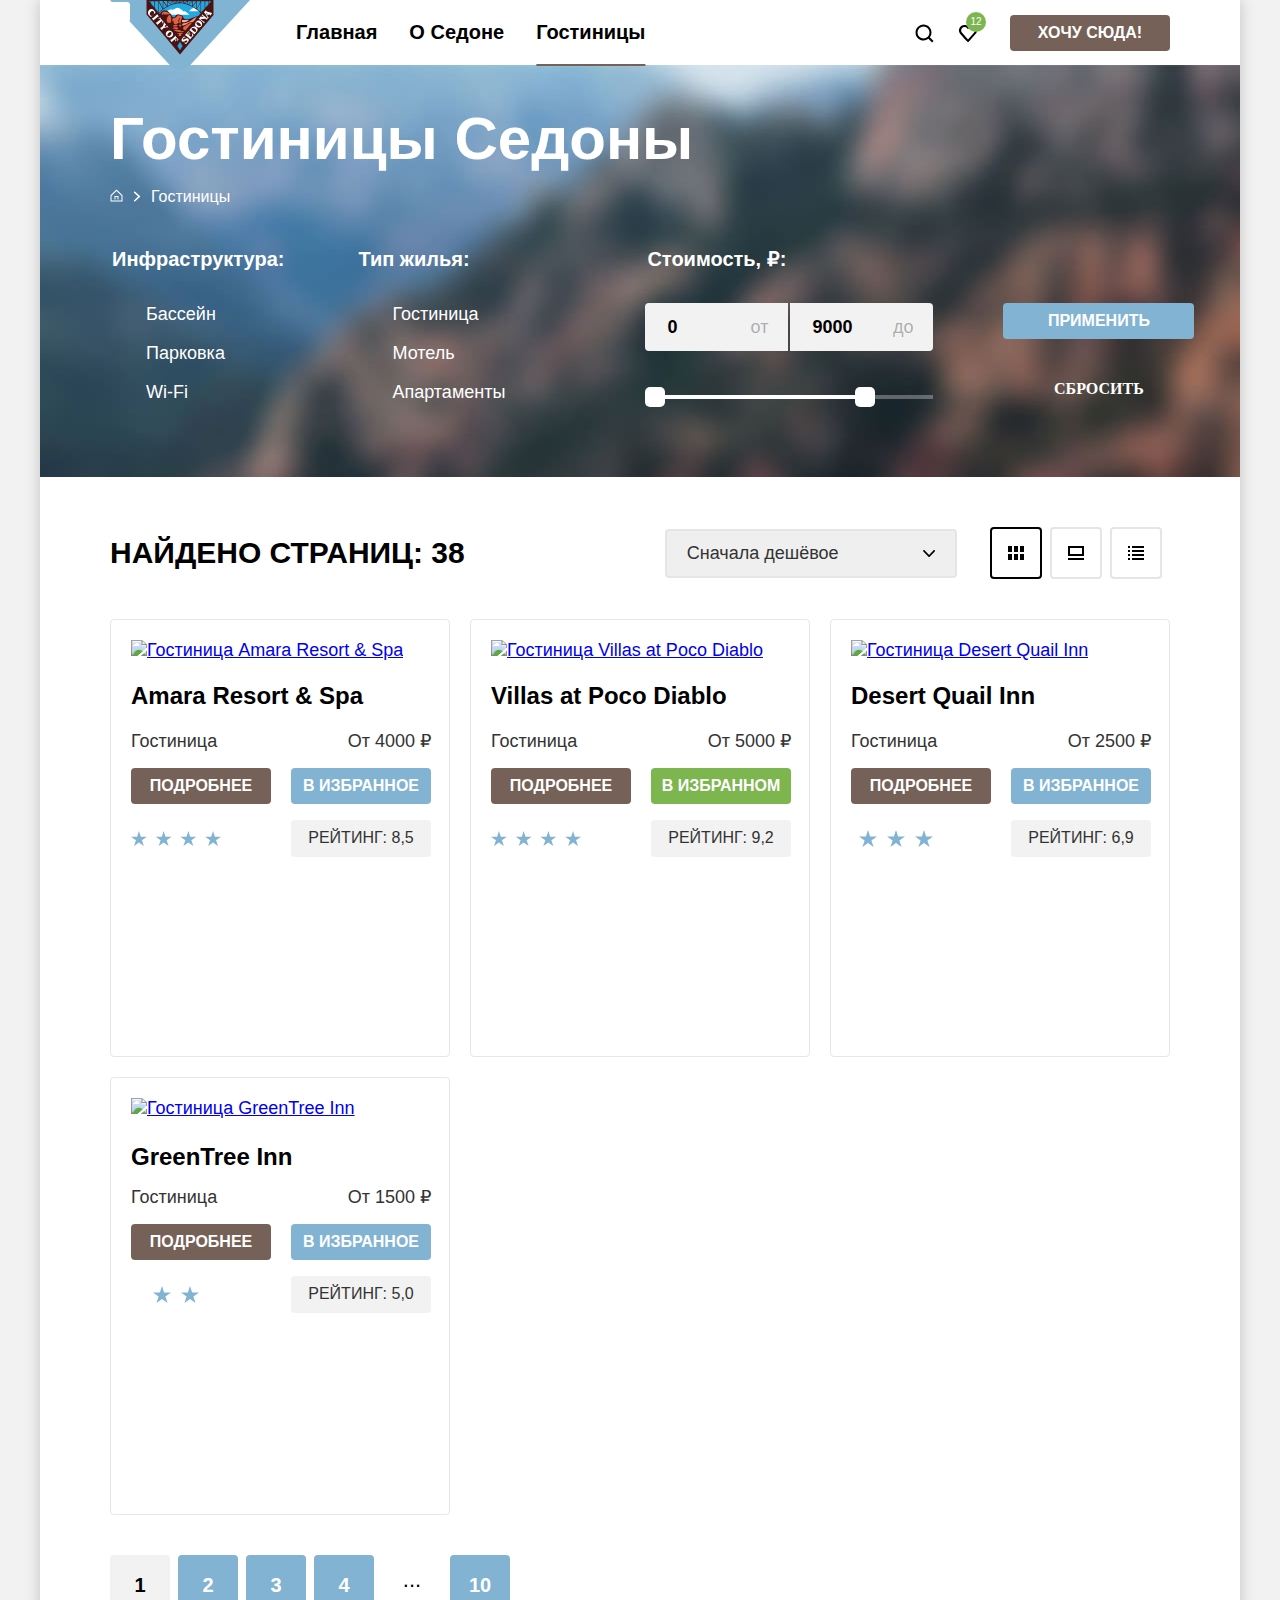
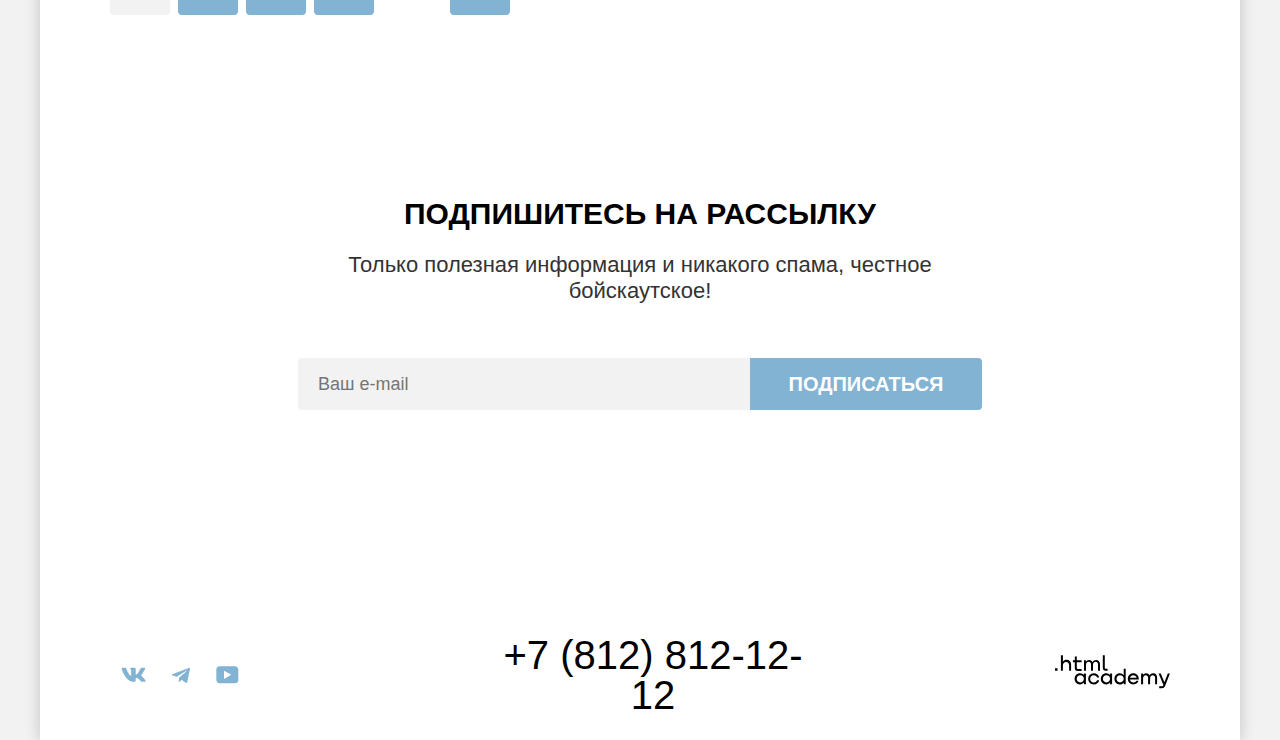
==== commit 8a4dde41: "Добавляет флексы в модальное окно" ====
--- a/catalog.html
+++ b/catalog.html
@@ -102,7 +102,7 @@
                         </li>
                         <li class="catalog-filter-item">
                             <label class="control">
-                                <input class="visually-hidden control-input" type="checkbox" name="wi-fi" disabled>
+                                <input class="visually-hidden control-input" type="checkbox" name="wi-fi">
                                 <span class="control-mark"></span>
                                 <span class="control-title">Wi-Fi</span>
                             </label>
@@ -116,21 +116,21 @@
                         <li class="catalog-filter-item">
                             <label class="control">
                                 <input class="visually-hidden control-input" type="radio" name="home-group" value="hotel" checked>
-                                <span class="control-mark"></span>
+                                <span class="control-mark-radio"></span>
                                 <span class="control-title">Гостиница</span>
                             </label>
                         </li>
                         <li class="catalog-filter-item">
                             <label class="control">
                                 <input class="visually-hidden control-input" type="radio" name="home-group" value="motel" >
-                                <span class="control-mark"></span>
+                                <span class="control-mark-radio"></span>
                                 <span class="control-title">Мотель</span>
                             </label>
                         </li>
                         <li class="catalog-filter-item">
                             <label class="control">
                                 <input class="visually-hidden control-input" type="radio" name="home-group" value="apartments">
-                                <span class="control-mark"></span>
+                                <span class="control-mark-radio"></span>
                                 <span class="control-title">Апартаменты</span>
                             </label>
                         </li>
@@ -142,12 +142,10 @@
 
                 <div class="range-wrapper-inputs">
                   <label class="catalog-filter-label min-price">
-                    <input class="range-input" type="number" placeholder="0" name="min-price">
-                    <span>от</span>
+                    <input class="range-input" type="number" placeholder="0" name="min-price">от
                   </label>
                   <label class="catalog-filter-label max-price">
-                    <input class="range-input" type="number" placeholder="9000" name="max-price">
-                    <span>до</span>
+                    <input class="range-input" type="number" placeholder="9000" name="max-price">до
                   </label>
                 </div>
 
--- a/styles/styles.css
+++ b/styles/styles.css
@@ -1,16 +1,16 @@
 @font-face {
-    font-family: "PT Sans";
+    font-family: 'PT Sans';
     font-style: normal;
     font-weight: 400;
-    src: url("../fonts/ptsans-400.woff2") format("woff2");
+    src: url('../fonts/ptsans-400.woff2') format('woff2');
     font-display: swap;
 }
 
 @font-face {
-    font-family: "PT Sans";
+    font-family: 'PT Sans';
     font-style: normal;
     font-weight: 700;
-    src: url("../fonts/ptsans-700.woff2") format("woff2");
+    src: url('../fonts/ptsans-700.woff2') format('woff2');
     font-display: swap;
 }
 html{
@@ -18,7 +18,7 @@
 }
 body{
     height: 100%;
-    font-family: "PT Sans", sans-serif;
+    font-family: 'PT Sans', sans-serif;
     font-size: 18px;
     line-height: 21px;
     color: rgba(0, 0, 0, 1);
@@ -49,7 +49,7 @@
 
 /*Buttons*/
 .button{
-    font-family: "PT Sans", sans-serif;
+    font-family: 'PT Sans', sans-serif;
     font-size: 16px;
     line-height: 20px;
     text-align: center;
@@ -120,15 +120,19 @@
     margin: 0 auto;
 }
 
-.navigation-link:hover{
+.navigation-link:not(.navigation-current):hover{
     color:rgba(0, 0, 0, 0.6);
 }
 
-.navigation-link:active{
+.navigation-link:not(.navigation-current)active{
     color: rgba(0, 0, 0, 0.3);;
 }
 
 .navigation-link:focus{
+    outline-color: rgba(104, 162, 202, 1);
+}
+
+.navigation-user-link:focus{
     outline-color: rgba(104, 162, 202, 1);
 }
 
@@ -187,7 +191,7 @@
 }
 
 .navigation-current::after{
-    content: "";
+    content: '';
     position: absolute;
     height: 2px;
     width: calc(100% - 32px);
@@ -198,7 +202,7 @@
 }
 
 .navigation-item:active::after{
-    content: "";
+    content: '';
     position: absolute;
     height: 2px;
     width: calc(100% - 32px);
@@ -373,7 +377,7 @@
 }
 
 .advantages-title::after{
-    content: "";
+    content: '';
     display: block;
     height: 2px;
     width: 60px;
@@ -586,7 +590,7 @@
 }
 
 .subscription input{
-    font-family: "PT Sans", sans-serif;
+    font-family: 'PT Sans', sans-serif;
     background-color: rgba(242, 242, 242, 1);
     border: none;
     font-weight: 400;
@@ -715,7 +719,7 @@
     padding: 64px 70px;
 }
 
-.modal-auth{
+.modal-date-search{
     width: 717px;
     border-radius: 30px;
     box-sizing: border-box;
@@ -724,7 +728,6 @@
 .modal-button-close{
     position: absolute;
     padding: 0;
-    top: 64px;
     right: 52px;
     width: 52px;
     height: 52px;
@@ -737,6 +740,18 @@
     cursor: pointer;
 }
 
+.modal-button-close:hover{
+    background-color: rgba(230, 230, 230, 1);
+}
+
+.modal-button-close:focus{
+    outline: 3px solid rgba(131, 179, 211, 1);
+}
+
+.modal-button-close:active{
+    outline: none;
+}
+
 .modal-title{
     font-size: 30px;
     line-height: 36px;
@@ -747,12 +762,13 @@
 }
 
 .field-group{
-    margin-bottom: 48px;
+    margin-bottom: 4px;
     display: flex;
     justify-content: space-between;
-}
-
-.auth-form-field{
+    position: relative;
+}
+
+.date-form-field{
     width: 440px;
     height: 48px;
     border: none;
@@ -761,13 +777,35 @@
     font-weight: 700;
     font-size: 18px;
     line-height: 24px;
-    padding-left: 20px;
-    box-sizing: border-box;
-
-}
-
-.auth-form-field::placeholder{
-    color: rgba(0, 0, 0, 1);
+    padding: 12px 20px;
+    box-sizing: border-box;
+    border-radius: 4px;
+    background-image: url(../images/calendar-vector.svg);
+    background-repeat: no-repeat;
+    background-position-x: calc(100% - 20px);
+    background-position-y: 14px;
+}
+
+.date-form-field::placeholder{
+    color: rgba(0, 0, 0, 0.6);
+}
+
+.date-form-field:hover,
+.number-people-input:hover{
+    background-color: rgba(230, 230, 230, 1);
+}
+
+.date-form-field:focus{
+    outline: 3px solid rgba(131, 179, 211, 1);
+}
+
+
+.date-form-icon{
+    fill: rgba(0, 0, 0, 0.3);
+    position: absolute;
+    right: 22px;
+    top: 16px;
+    cursor: pointer;
 }
 
 .field-date{
@@ -780,14 +818,178 @@
     align-items: center;
 }
 
-.button-auth{
+.date-message{
+    margin: 0;
+    font-size: 16px;
+    line-height: 21px;
+    margin-bottom: 23px;
+    margin-left: 157px;
+    color: rgba(51, 51, 51, 1);
+}
+
+.date-error-message{
+    color: rgba(255, 87, 87, 1);
+}
+
+.number-people{
+    display: flex;
+    gap: 88px;
+    margin-bottom: 48px;
+}
+
+.number-people-adult,
+.number-people-child{
+    display: flex;
+    align-items: center;
+    width: 247px;
+    min-height: 48px;
+}
+
+.label-number-people{
+    font-weight: 700;
+    font-size: 20px;
+    line-height: 24px;
+    margin: 0;
+}
+
+.field-number-adult{
+    display:flex;
+    background-color: rgba(242, 242, 242, 1);
+    min-width: 110px;
+    margin-left: 48px;
+    border-radius: 4px;
+}
+
+.number-people-input{
+    width: 31px;
+    height: 48px;
+    font-family: 'PT Sans', sans-serif;
+    font-weight: 700;
+    font-size: 18px;
+    line-height: 20px;
+    text-align: center;
+    border: none;
+    background-color: transparent;
+}
+
+.button-number-people{
+    width: 40px;
+    border: none;
+    background-color: rgba(242, 242, 242, 1);
+    cursor: pointer;
+    border-radius: 4px;
+    position: relative;
+}
+
+.field-number-child{
+    display:flex;
+    background-color: rgba(242, 242, 242, 1);
+    min-width: 110px;
+    margin-left: 80px;
+    border-radius: 4px;
+}
+
+.number-people-input::placeholder{
+    color: rgba(0, 0, 0, 1);
+}
+
+.number-people-input::-webkit-outer-spin-button,
+.number-people-input::-webkit-inner-spin-button{
+    appearance: none;
+    margin: 0;
+}
+
+.tooltip{
+    position: absolute;
+    margin-left: 10px;
+    width: 26px;
+    height: 26px;
+}
+
+.tooltip-toggle{
+    width: 26px;
+    height: 26px;
     background-color: rgba(131, 179, 211, 1);
+    border: none;
+    border-radius: 50%;
+    fill: rgba(255, 255, 255, 1);
+    padding-top: 5px;
+    box-sizing: border-box;
+    margin: 0;
+    margin-bottom: 15px;
+}
+
+.tooltip-toggle:hover,
+.tooltip-toggle:focus{
+    background-color: rgba(104, 162, 202, 1);
+}
+
+.tooltip-toggle:active{
+    background-color: rgba(104, 162, 202, 1);
+    color: rgba(255, 255, 255, 0.3);
+}
+
+.tooltip-text{
+    background-color: rgba(51, 51, 51, 1);
     color: rgba(255, 255, 255, 1);
+    font-size: 16px;
+    line-height: 20px;
+    display: block;
+    width: 256px;
+    min-height: 143px;
+    padding: 16px 20px;
+    box-sizing: border-box;
+    border-radius: 10px;
+    position: relative;
+    transform: translateX(-50%);
+    margin-left: 13px;
+    display: none;
+}
+
+.tooltip-toggle:hover + .tooltip-text,
+.tooltip-toggle:focus + .tooltip-text{
+    display: block;
+}
+
+.form-label-icon{
+    position:relative;
+}
+
+.tooltip-text::after{
+    content: '';
+    position: absolute;
+    width: 10px;
+    height: 10px;
+    background-color: rgba(51, 51, 51, 1);
+    transform: rotate(45deg);
+    transform: translateX(50%);
+    transform: rotate(45deg);
+    top: -5px;
+    left: 123px;
+}
+
+.button-date-search{
+    background-color: rgba(131, 179, 211, 1);
     width: 100%;
     height: 60px;
     font-size: 20px;
     line-height: 24px;
 }
+
+.button-date-search:hover{
+    background-color: rgba(104, 162, 202, 1);
+}
+    
+.button-date-search:focus{
+    outline: none;
+    background-color: rgba(104, 162, 202, 1);
+}
+
+.button-date-search:active{
+    background-color: rgba(104, 162, 202, 1);
+    color: rgba(255, 255, 255, 0.3);
+}
+
 
 /*Catalog.html*/
 .main-inner h1{
@@ -914,30 +1116,37 @@
     margin-bottom: 16px;
 }
 
-.control:hover{
+.control-input:hover ~ .control-mark,
+.control-input:hover ~ .control-mark-radio,
+.control-input:hover ~ .control-title{
     opacity: 0.6;
 }
 
-.control:active{
+.control-input:active ~ .control-mark,
+.control-input:active ~ .control-mark-radio,
+.control-input:active ~ .control-title{
     opacity: 0.3;
 }
 
-.control-input:disabled ~ .control-mark:disabled{
-    background-color: #000000;
-}
-
-.control-input:focus ~ .control-mark:focus,
-.control-input:focus ~ .control-mark[type="radio"]:focus{
-    outline:3px solid rgba(131, 179, 211, 1);
-    background-color: #000000;
+.control-input:disabled ~ .control-mark,
+.control-input:disabled ~ .control-mark-radio,
+.control-input:disabled ~ .control-title{
+    opacity: 0.3;
+    cursor: default;
+}
+
+.control-input:focus ~ .control-mark,
+.control-input:focus ~ .control-mark-radio{
+    outline: 3px solid rgba(131, 179, 211, 1);
 }
 
 .control{
-    position: relative;
+    position: relativ;;
     display: block;
 }
 
-.control-mark{
+.control-mark,
+.control-mark-radio{
     position: absolute;
     width: 20px;
     height: 20px;
@@ -948,9 +1157,9 @@
     border-radius: 4px;
 }
 
-.control-input[type="checkbox"]:checked +
+.control-input[type='checkbox']:checked +
 .control-mark::after{
-    content: "";
+    content: '';
     position: absolute;
     background: url(../images/filter-arr.svg);
     width: 12px;
@@ -960,13 +1169,13 @@
     top: 5px;
 }
 
-.control-input[type="radio"] + .control-mark {
+.control-input + .control-mark-radio{
     border-radius: 50%;
-  }
+}
   
-.control-input[type="radio"]:checked +
-.control-mark::after{
-    content: "";
+.control-input:checked +
+.control-mark-radio::after{
+    content: '';
     position: absolute;
     width: 10px;
     height: 10px;
@@ -1194,7 +1403,7 @@
 }
 
 .select-control{
-    font-family: "PT Sans", sans-serif;
+    font-family: 'PT Sans', sans-serif;
     font-weight: 400;
     font-size: 18px;
     line-height: 21px;
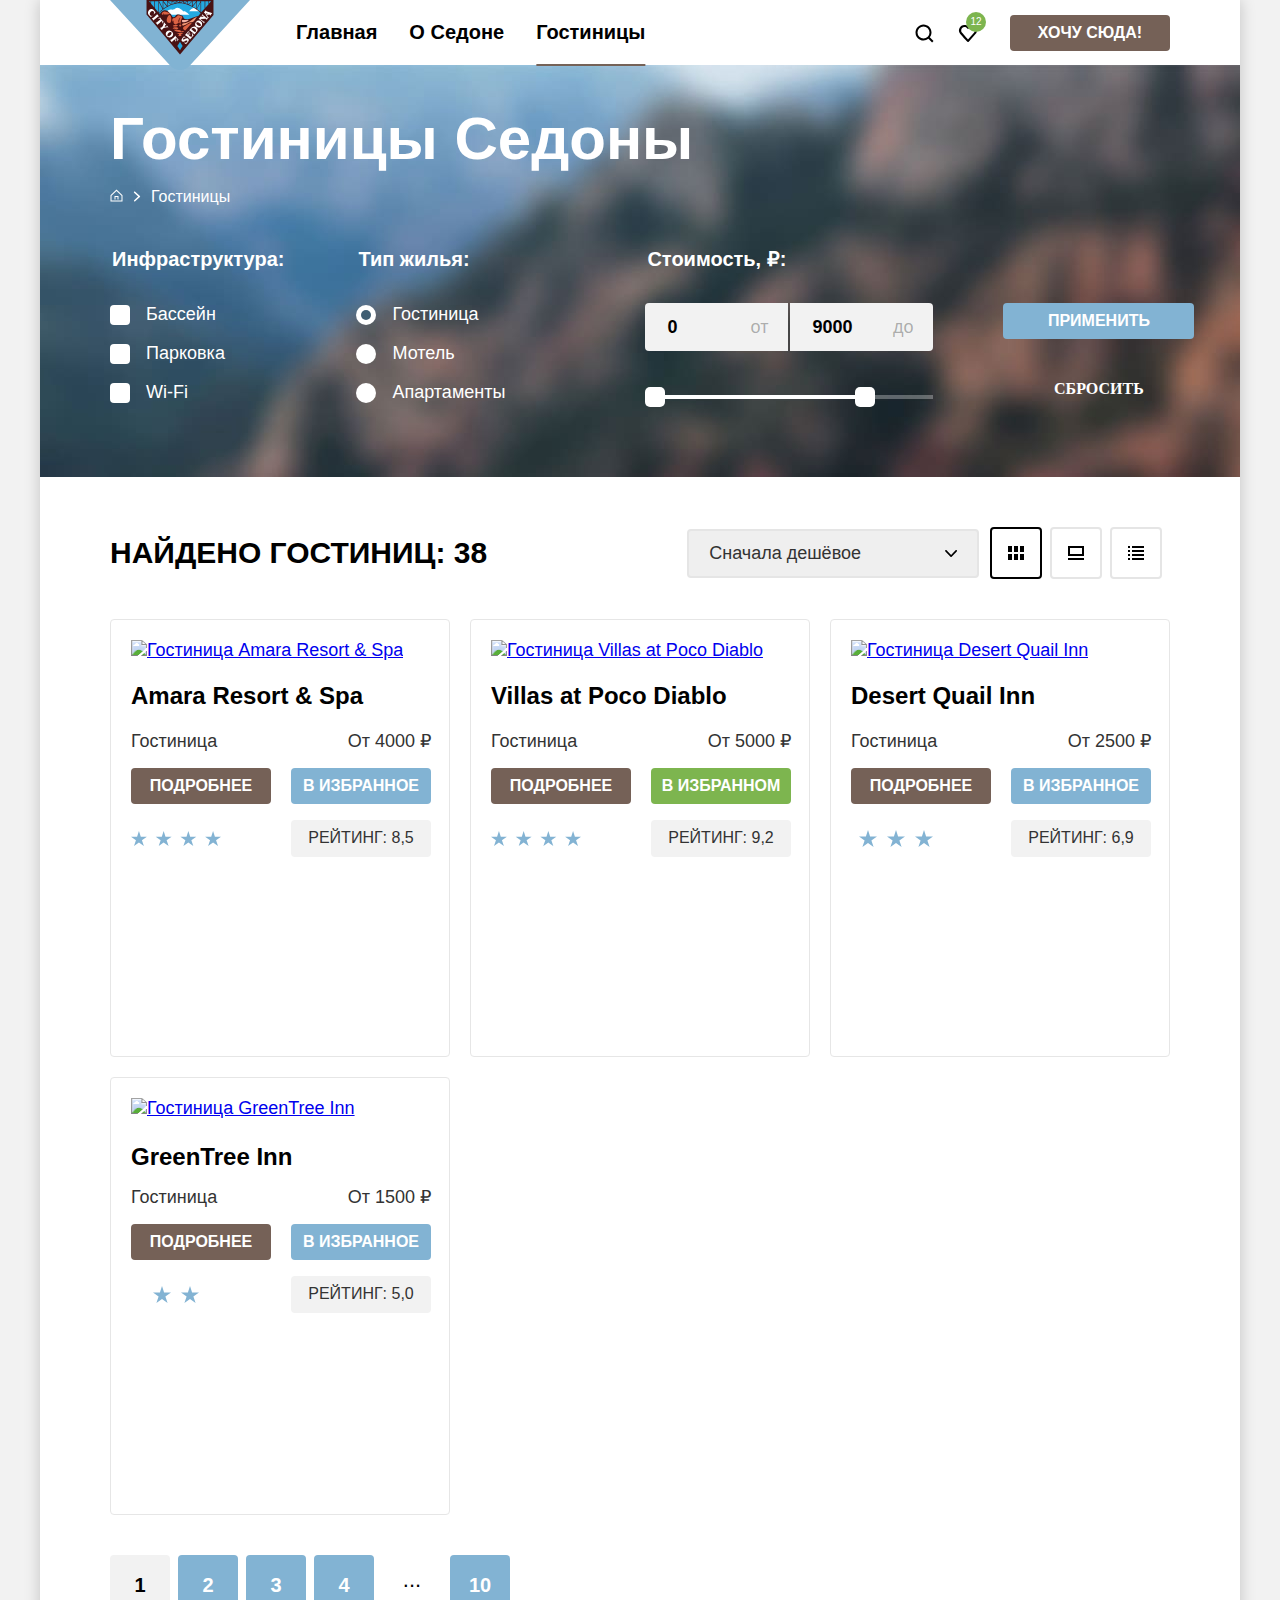
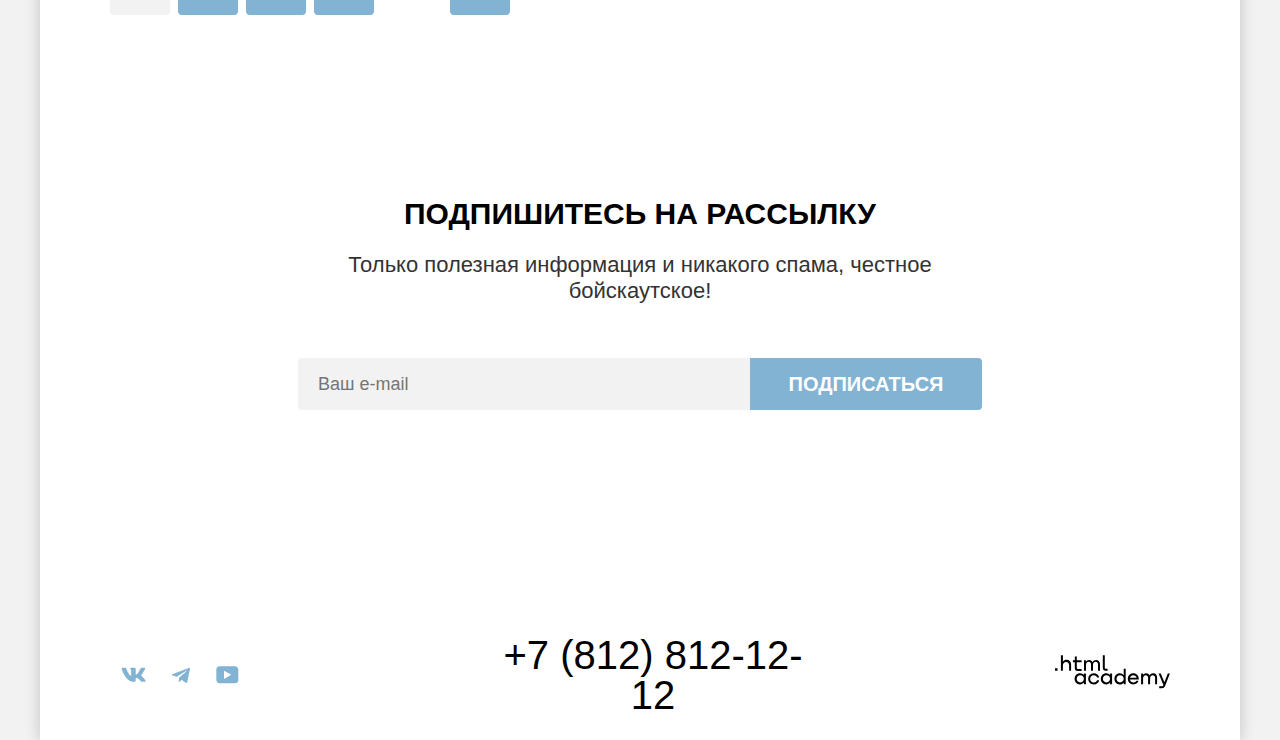
==== commit d651f077: "Исправляет неточности после PerfectPixel" ====
--- a/catalog.html
+++ b/catalog.html
@@ -173,7 +173,7 @@
 
         <section class="catalog" data-test="catalog">
           <div class="catalog-sorting">
-            <h2 class="catalog-title">Найдено страниц: <span class="numbers-pages">38</span></h2>
+            <h2 class="catalog-title">Найдено гостиниц: <span class="numbers-pages">38</span></h2>
               <select class="select-control" aria-label="Сортировка">
                   <option value="popular">Сначала дешёвое</option>
                   <option value="popular">Сначала дорогое</option>
--- a/styles/styles.css
+++ b/styles/styles.css
@@ -191,7 +191,7 @@
 }
 
 .navigation-current::after{
-    content: '';
+    content:'';
     position: absolute;
     height: 2px;
     width: calc(100% - 32px);
@@ -202,7 +202,7 @@
 }
 
 .navigation-item:active::after{
-    content: '';
+    content:'';
     position: absolute;
     height: 2px;
     width: calc(100% - 32px);
@@ -398,7 +398,7 @@
     background-color: rgba(131, 179, 211, 0.12);
     color: rgba(51, 51, 51, 1);
     width: 400px;
-    padding-top: 102px;
+    padding-top: 112px;
     box-sizing: border-box;
 }
 
@@ -879,7 +879,20 @@
     cursor: pointer;
     border-radius: 4px;
     position: relative;
-}
+    display: flex;
+    justify-content: center;
+    align-items: center;
+}
+
+.button-minus,
+.button-plus{
+    fill: rgba(117, 97, 87, 0.3);
+}
+
+.button-minus:hover,
+.button-plus:hover{
+    fill: rgba(0, 0, 0, 1);
+}   
 
 .field-number-child{
     display:flex;
@@ -974,6 +987,7 @@
     height: 60px;
     font-size: 20px;
     line-height: 24px;
+    border-radius: 10px;
 }
 
 .button-date-search:hover{
@@ -1141,7 +1155,7 @@
 }
 
 .control{
-    position: relativ;;
+    position: relative;
     display: block;
 }
 
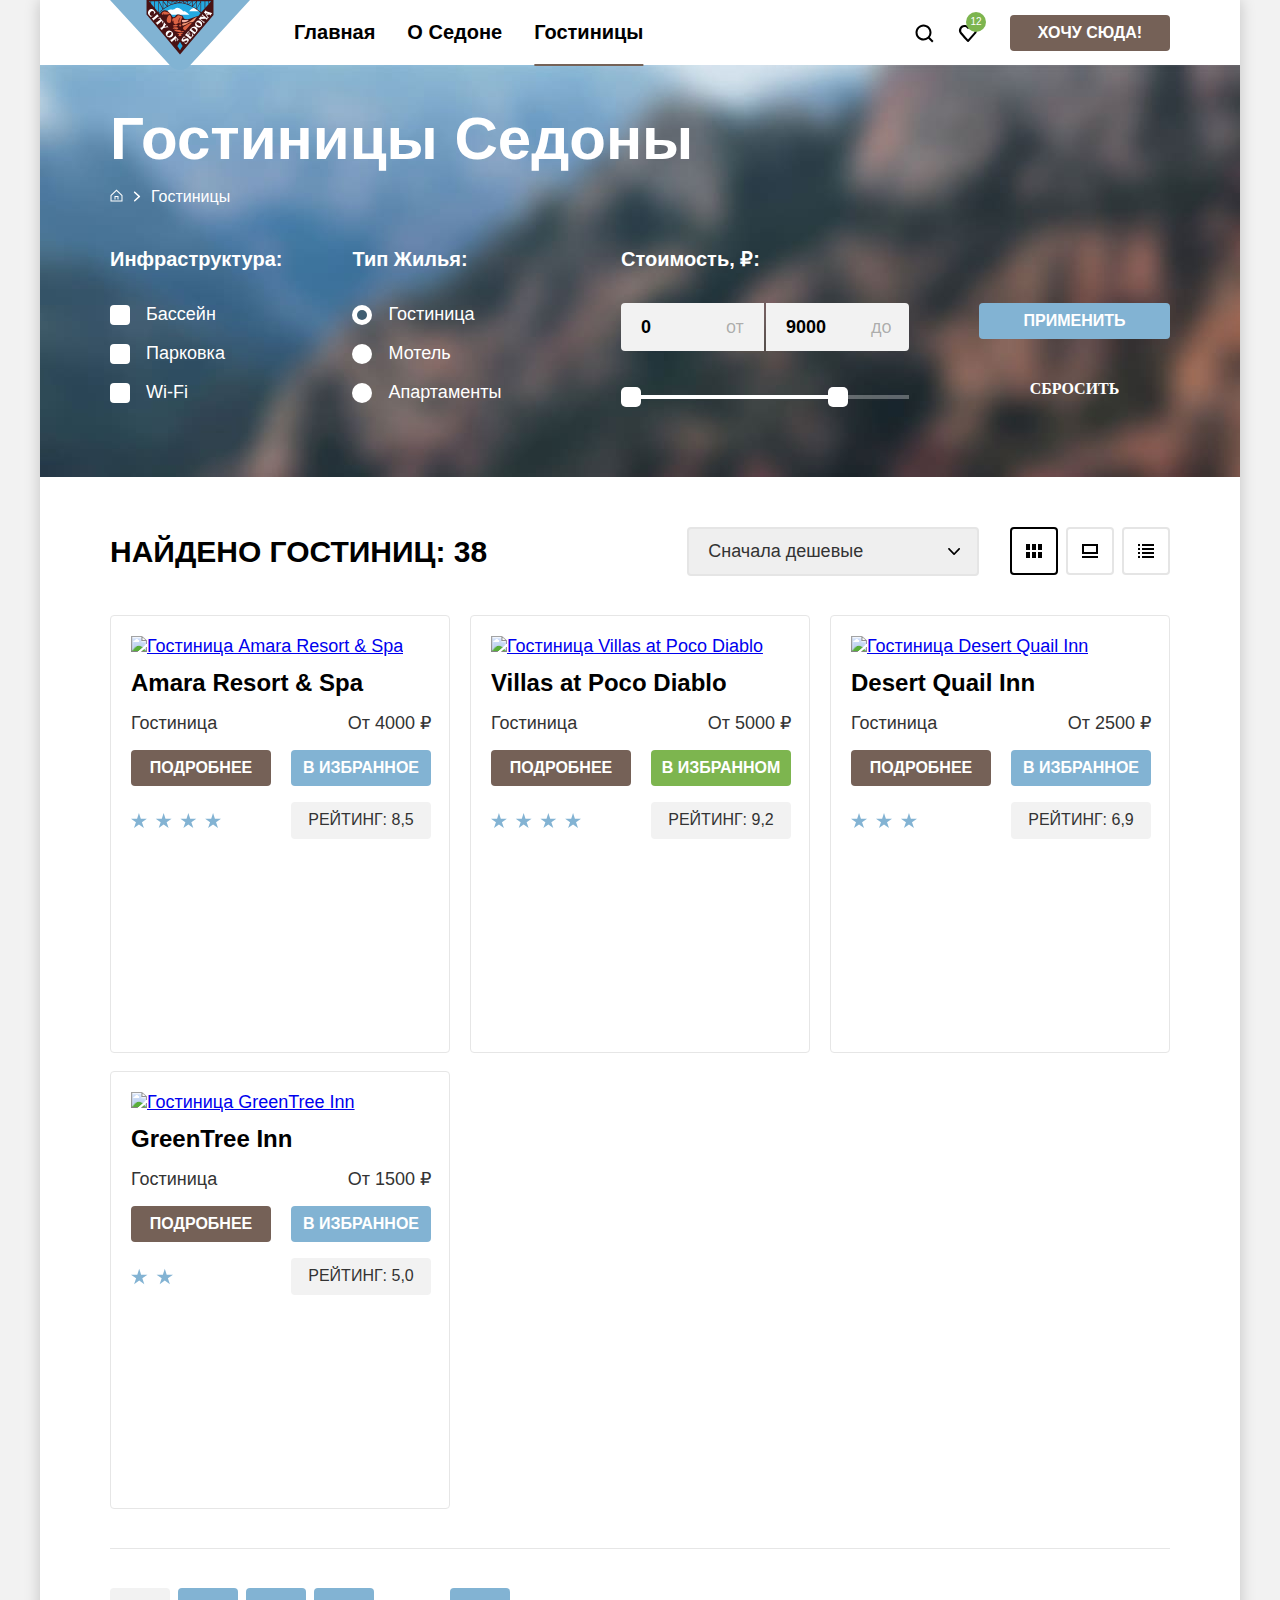
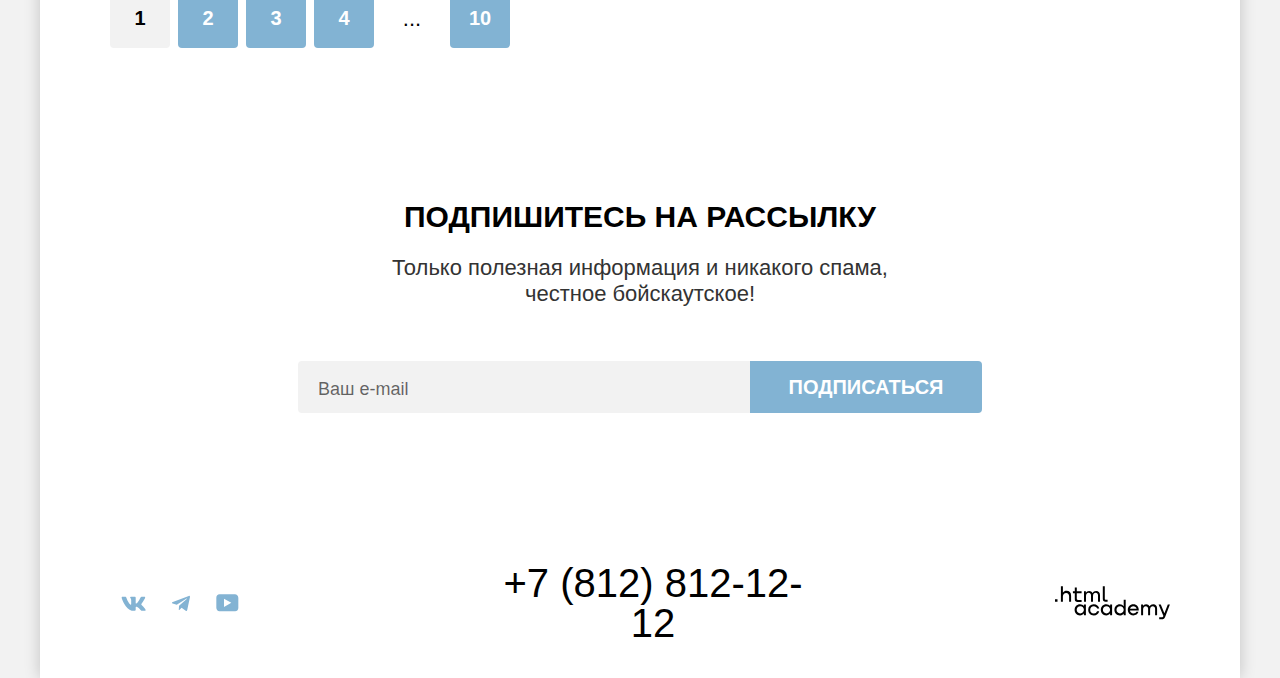
==== commit dfabee04: "Дорабатывает каталог" ====
--- a/catalog.html
+++ b/catalog.html
@@ -4,8 +4,10 @@
     <meta charset="utf-8">
     <title>HTML Academy: Седона</title>
     <link rel="stylesheet" href="styles/styles.css">
+    <link rel="icon" href="favicon.ico">
+    <link rel="icon" type="image/png" href="images/favicon.png">
   </head>
-  <body>
+  <body class="lock">
     <div class="page-container">
       <header class="page-header" data-test="header">
         <a class="logo" href="index.html">
@@ -24,38 +26,32 @@
             </li>
           </ul>
           
-          <ul class="navigation-user">
-            <div class="user-icon-list">
+          <div class="user-icon-list">
+            <ul class="navigation-user">
+                <li class="navigation-user-item">
+                  <a class="navigation-user-link navigation-icon" href="#">
+                    <svg xmlns="http://www.w3.org/2000/svg" width="20" height="20">
+                      <path d="m19.5 18-3.7-3.67c1-1.3 1.7-2.99 1.7-4.87 0-4.38-3.6-7.96-8-7.96s-8 3.68-8 8.05a8 8 0 0 0 12.9 6.27l3.7 3.68 1.4-1.5Zm-10-2.48a6 6 0 0 1-6-5.97 6 6 0 0 1 12 0 6 6 0 0 1-6 5.97Z"/>
+                    </svg>
+                      <span class="visually-hidden">Поиск</span>
+                  </a>
+                </li>
+                <li class="navigation-user-item">
+                  <a class="navigation-user-link navigation-icon" href="#">
+                    <svg xmlns="http://www.w3.org/2000/svg" width="20" height="20">
+                      <path d="M9.9 19a.9.9 0 0 1-.8-.4c-5.4-6.1-6.7-7.5-7-7.9A5.4 5.4 0 0 1 6.5 2C7.8 2 9 2.5 10 3.3a5.46 5.46 0 0 1 9 4.1c0 1.3-.5 2.5-1.3 3.4l-7 7.9c-.2.2-.4.3-.8.3Zm-6-9.5c.3.4 3.5 4 6.1 6.9l6.2-7c.5-.5.7-1.2.7-2 0-1.8-1.5-3.3-3.3-3.3-1 0-2 .5-2.7 1.3-.3.3-.6.4-.9.4-.3 0-.6-.2-.8-.4-.7-.8-1.7-1.3-2.7-1.3-1.8 0-3.3 1.5-3.3 3.3-.1.9.3 1.6.7 2.1-.1 0-.1 0 0 0Z"/>
+                    </svg>
+                      <span class="favourites">12</span>
+                      <span class="visually-hidden">Избранное</span>
+                  </a>
+                </li>
               <li class="navigation-user-item">
-                <a class="navigation-user-link navigation-icon" href="#">
-                  <svg xmlns="http://www.w3.org/2000/svg" width="20" height="20">
-                    <path d="m19.5 18-3.7-3.67c1-1.3 1.7-2.99 1.7-4.87 0-4.38-3.6-7.96-8-7.96s-8 3.68-8 8.05a8 8 0 0 0 12.9 6.27l3.7 3.68 1.4-1.5Zm-10-2.48a6 6 0 0 1-6-5.97 6 6 0 0 1 12 0 6 6 0 0 1-6 5.97Z"/><
-                  </svg>
-                    <span class="visually-hidden">
-                      Поиск
-                    </span>
+                <a class="navigation-user-link button navigation-button" href="#">
+                  <span>Хочу сюда!</span>
                 </a>
               </li>
-              <li class="navigation-user-item">
-                <a class="navigation-user-link navigation-icon" href="#">
-                  <svg xmlns="http://www.w3.org/2000/svg" width="20" height="20">
-                    <path d="M9.9 19a.9.9 0 0 1-.8-.4c-5.4-6.1-6.7-7.5-7-7.9A5.4 5.4 0 0 1 6.5 2C7.8 2 9 2.5 10 3.3a5.46 5.46 0 0 1 9 4.1c0 1.3-.5 2.5-1.3 3.4l-7 7.9c-.2.2-.4.3-.8.3Zm-6-9.5c.3.4 3.5 4 6.1 6.9l6.2-7c.5-.5.7-1.2.7-2 0-1.8-1.5-3.3-3.3-3.3-1 0-2 .5-2.7 1.3-.3.3-.6.4-.9.4-.3 0-.6-.2-.8-.4-.7-.8-1.7-1.3-2.7-1.3-1.8 0-3.3 1.5-3.3 3.3-.1.9.3 1.6.7 2.1-.1 0-.1 0 0 0Z"/>
-                  </svg>
-                    <span class="favourites">12</span>
-                    <span class="visually-hidden">
-                      Избранное
-                    </span>
-                </a>
-              </li>
-            </div>
-            <li class="navigation-user-item">
-              <a class="navigation-user-link button navigation-button" href="#">
-                <span>
-                  Хочу сюда!
-                </span>
-              </a>
-            </li>
-          </ul>
+            </ul>
+          </div>
         </nav>
       </header>
 
@@ -70,15 +66,11 @@
                         <svg xmlns="http://www.w3.org/2000/svg" width="13" height="13">
                           <path d="m6.5.5-6 5.8v6.2h12V6.3L6.5.5Zm5 11h-10V6.7l5-4.8 5 4.8v4.8Z"/><path d="M4.5 10.5h1V8h2v2.5h1V7h-4v3.5Z"/>
                         </svg>
-                        <span class="visually-hidden">
-                          Ссылка на главную страницу
-                        </span>
+                        <span class="visually-hidden">Ссылка на главную страницу</span>
                     </a>
                 </li>
                 <li class="breadcrumbs-item">
-                    <a class="breadcrumbs-link breadcrumbs-link-current" aria-current="page">
-                    Гостиницы
-                    </a>
+                    <a class="breadcrumbs-link breadcrumbs-link-current" aria-current="page">Гостиницы</a>
                 </li>
             </ul>
             <h2 class="visually-hidden">Список гостиниц с фильтрами</h2>
@@ -111,7 +103,7 @@
             </fieldset>
 
             <fieldset class="catalog-filter-group">
-                <legend class="catalog-filter-title">Тип жилья:</legend>
+                <legend class="catalog-filter-title">Тип Жилья:</legend>
                     <ul class="catalog-filter-list">
                         <li class="catalog-filter-item">
                             <label class="control">
@@ -137,15 +129,17 @@
                     </ul>
             </fieldset>
 
-            <fieldset class="catalog-filter-group">
+            <fieldset class="catalog-filter-group catalog-filter-price">
               <legend class="catalog-filter-title">Стоимость, ₽:</legend>
 
                 <div class="range-wrapper-inputs">
                   <label class="catalog-filter-label min-price">
-                    <input class="range-input" type="number" placeholder="0" name="min-price">от
+                    <input class="range-input min-price" type="number" placeholder="0" name="min-price">
+                      <span class="range-input-from">от</span>
                   </label>
                   <label class="catalog-filter-label max-price">
-                    <input class="range-input" type="number" placeholder="9000" name="max-price">до
+                    <input class="range-input max-price" type="number" placeholder="9000" name="max-price">
+                      <span class="range-input-from">до</span>
                   </label>
                 </div>
 
@@ -174,29 +168,33 @@
         <section class="catalog" data-test="catalog">
           <div class="catalog-sorting">
             <h2 class="catalog-title">Найдено гостиниц: <span class="numbers-pages">38</span></h2>
-              <select class="select-control" aria-label="Сортировка">
-                  <option value="popular">Сначала дешёвое</option>
-                  <option value="popular">Сначала дорогое</option>
-                  <option value="popular">Сначала популярное</option>
-              </select>
-              <a class="card-grid-toggle card-toggle-current active">
-                  <span class="visually-hidden">Показать карточки</span>
-                  <svg xmlns="http://www.w3.org/2000/svg" width="16" height="14" fill="none">
-                    <g fill="#000" clip-path="url(#a)"><path d="M4 0H0v6h4V0ZM16 0h-4v6h4V0ZM10 0H6v6h4V0ZM4 8H0v6h4V8ZM16 8h-4v6h4V8ZM10 8H6v6h4V8Z"/></g><defs><clipPath id="a"><path fill="#fff" d="M0 0h16v14H0z"/></clipPath></defs>
-                  </svg>
-              </a>
-              <a href="#" class="card-grid-toggle">
-                  <span class="visually-hidden">Показать крупные карточки</span>
-                  <svg xmlns="http://www.w3.org/2000/svg" width="16" height="14" fill="none">
-                    <g fill="#000" clip-path="url(#a)"><path d="M16 12H0v2h16v-2ZM14 2v6H2V2h12Zm2-2H0v10h16V0Z"/></g><defs><clipPath id="a"><path fill="#fff" d="M0 0h16v14H0z"/></clipPath></defs>
-                  </svg>
-              </a>
-              <a href="#" class="card-grid-toggle">
-                  <span class="visually-hidden">Показать список</span>
-                  <svg xmlns="http://www.w3.org/2000/svg" width="16" height="14" fill="none">
-                    <g fill="#000" clip-path="url(#a)"><path d="M2 0H0v2h2V0ZM16 0H4v2h12V0ZM2 4H0v2h2V4ZM16 4H4v2h12V4ZM2 8H0v2h2V8ZM16 8H4v2h12V8ZM2 12H0v2h2v-2ZM16 12H4v2h12v-2Z"/></g><defs><clipPath id="a"><path fill="#fff" d="M0 0h16v14H0z"/></clipPath></defs>
-                  </svg>
-              </a>
+              <div class="catalog-select-control">
+                <select class="select-control" aria-label="Сортировка">
+                    <option value="popular">Сначала дешевые</option>
+                    <option value="popular">Сначала дорогое</option>
+                    <option value="popular">Сначала популярное</option>
+                </select>
+              </div>
+              <div class="catalog-sorting-toggle">
+                <a class="card-grid-toggle card-toggle-current active">
+                    <span class="visually-hidden">Показать карточки</span>
+                    <svg xmlns="http://www.w3.org/2000/svg" width="16" height="14" fill="none">
+                      <g fill="#000" clip-path="url(#a)"><path d="M4 0H0v6h4V0ZM16 0h-4v6h4V0ZM10 0H6v6h4V0ZM4 8H0v6h4V8ZM16 8h-4v6h4V8ZM10 8H6v6h4V8Z"/></g><defs><clipPath><path fill="#fff" d="M0 0h16v14H0z"/></clipPath></defs>
+                    </svg>
+                </a>
+                <a href="#" class="card-grid-toggle">
+                    <span class="visually-hidden">Показать крупные карточки</span>
+                    <svg xmlns="http://www.w3.org/2000/svg" width="16" height="14" fill="none">
+                      <g fill="#000" clip-path="url(#a)"><path d="M16 12H0v2h16v-2ZM14 2v6H2V2h12Zm2-2H0v10h16V0Z"/></g><defs><clipPath><path fill="#fff" d="M0 0h16v14H0z"/></clipPath></defs>
+                    </svg>
+                </a>
+                <a href="#" class="card-grid-toggle">
+                    <span class="visually-hidden">Показать список</span>
+                    <svg xmlns="http://www.w3.org/2000/svg" width="16" height="14" fill="none">
+                      <g fill="#000" clip-path="url(#a)"><path d="M2 0H0v2h2V0ZM16 0H4v2h12V0ZM2 4H0v2h2V4ZM16 4H4v2h12V4ZM2 8H0v2h2V8ZM16 8H4v2h12V8ZM2 12H0v2h2v-2ZM16 12H4v2h12v-2Z"/></g><defs><clipPath><path fill="#fff" d="M0 0h16v14H0z"/></clipPath></defs>
+                    </svg>
+                </a>
+              </div>
             </div>
             <ul class="product-card-list">
                 <li class="product-card-item">
@@ -247,7 +245,7 @@
                         <a class="button card-button-detail" href="#">Подробнее</a>
                         <button class="button card-button-favourites" type="button">В избранное</button>
                         <span class="visually-hidden">Трехзвездочный отель</span>
-                        <img class="stars-images" src="images/catalog/stars-three.svg" width="90" height="17" alt="Трехзвездочный отель">
+                        <img class="stars-images" src="images/catalog/stars-three.svg" width="66" height="17" alt="Трехзвездочный отель">
                         <span class="product-card-rating">Рейтинг: 6,9</span>
                       </div>
                 </li>
@@ -255,7 +253,7 @@
                       <a class="card-link-image" href="#">
                         <img src="images/catalog/hotel-4.jpg" width="300" height="212" alt="Гостиница GreenTree Inn">
                       </a>
-                      <h3 class="card-link-title">
+                      <h3 class="card-title">
                           <a class="card-link-title" href="#">GreenTree Inn</a>
                       </h3>
                       <div class="card-item-content">
@@ -264,7 +262,7 @@
                         <a class="button card-button-detail" href="#">Подробнее</a>
                         <button class="button card-button-favourites" type="button">В избранное</button>
                         <span class="visually-hidden">Двухзвездочный отель</span>
-                        <img class="stars-images" src="images/catalog/stars-two.svg" width="90" height="17" alt="Двухзвездочный отель">
+                        <img class="stars-images" src="images/catalog/stars-two.svg" width="42" height="17" alt="Двухзвездочный отель">
                         <span class="product-card-rating">Рейтинг: 5,0</span>
                       </div>
                 </li>
@@ -294,7 +292,7 @@
 
         <section class="subscription catalog-subscription" data-test="subscribe">
             <h2>Подпишитесь на рассылку</h2>
-            <p>Только полезная информация и никакого спама, честное бойскаутское!</p>
+            <p>Только полезная информация и никакого спама,<br>честное бойскаутское!</p>
             <form class="subscription-form" action="https://echo.htmlacademy.ru/" method="post">
               <input type="text" name="e-mail" placeholder="Ваш e-mail">
               <button class="button subscription-button" type="submit">Подписаться</button>
--- a/styles/styles.css
+++ b/styles/styles.css
@@ -1,4 +1,4 @@
-@font-face {
+@font-face{
     font-family: 'PT Sans';
     font-style: normal;
     font-weight: 400;
@@ -6,16 +6,18 @@
     font-display: swap;
 }
 
-@font-face {
+@font-face{
     font-family: 'PT Sans';
     font-style: normal;
     font-weight: 700;
     src: url('../fonts/ptsans-700.woff2') format('woff2');
     font-display: swap;
 }
+
 html{
     height: 100%;
 }
+
 body{
     height: 100%;
     font-family: 'PT Sans', sans-serif;
@@ -26,7 +28,7 @@
     margin: 0;
 }
 
-.page-container {
+.page-container{
     background-color: rgba(255, 255, 255, 1);
     width: 1200px;
     margin: 0 auto;
@@ -77,7 +79,6 @@
     color: rgba(255, 255, 255, 0.3);
 }
 
-
 .button:disabled{
     background-color: rgba(229, 229, 229, 1);
     color: rgba(255, 255, 255, 1);
@@ -104,10 +105,6 @@
     position: relative;
 }
 
-.logo:focus{
-    outline-color: rgba(104, 162, 202, 1);
-}
-
 .page-header{
     display: flex;
     padding: 0 70px;
@@ -128,18 +125,10 @@
     color: rgba(0, 0, 0, 0.3);;
 }
 
-.navigation-link:focus{
-    outline-color: rgba(104, 162, 202, 1);
-}
-
-.navigation-user-link:focus{
-    outline-color: rgba(104, 162, 202, 1);
-}
-
 .navigation-list{
     margin: 0;
     padding: 0;
-    margin-left: 30px;
+    margin-left: 28px;
     list-style-type: none;
     display: flex;
     flex-wrap: wrap;
@@ -154,12 +143,13 @@
     margin: 0;
     align-items: center;
     margin-left: auto;
+    flex-wrap: wrap;
 }
 
 .user-icon-list{
-        display: flex;
-        max-width: 200px;
-        flex-wrap: wrap;
+    display: flex;
+    margin-left: auto;
+    max-width: 300px;
 }
 
 .navigation-icon{
@@ -201,18 +191,6 @@
     transform: translate(-50%);
 }
 
-.navigation-item:active::after{
-    content:'';
-    position: absolute;
-    height: 2px;
-    width: calc(100% - 32px);
-    background: rgba(117, 98, 87, 1);
-    bottom: -1px;
-    left: 50%;
-    transform: translate(-50%);
-
-}
-
 .navigation-link{
     font-weight: 700;
     font-size: 20px;
@@ -254,6 +232,12 @@
 
 .navigation-button:active{
     color: rgba(255, 255, 255, 0.3);
+}
+
+.navigation-link:focus,
+.navigation-icon:focus,
+.logo:focus{
+    outline: 3px solid rgba(104, 162, 202, 1);
 }
 
 .favourites{
@@ -360,6 +344,7 @@
     max-width: 240px;
     margin: 0 auto;
 }
+
 .advantages-content{
     padding-top: 102px;
     padding-bottom: 102px;
@@ -399,6 +384,7 @@
     color: rgba(51, 51, 51, 1);
     width: 400px;
     padding-top: 112px;
+    padding-bottom: 102px;
     box-sizing: border-box;
 }
 
@@ -446,7 +432,7 @@
 
 .services-list{
     display: flex;
-    justify-content: space-between;
+    flex-wrap: wrap;
     list-style: none;
     margin: 0;
     padding: 0;
@@ -470,6 +456,7 @@
     font-size: 24px;
     line-height: 28px;
     font-weight: 700;
+    text-transform: uppercase;
     margin: 0;
     margin-bottom: 30px;
     margin-top: 183px;
@@ -504,7 +491,7 @@
     font-size: 20px;
     line-height: 36px;
     width: 376px;
-    height: 52px;
+    min-height: 52px;
     margin-bottom: 96px;
     box-sizing: border-box;
     display: block;
@@ -530,8 +517,8 @@
     background-color: rgb(102, 164, 163);
     background-size: cover;
     background-repeat: no-repeat;
-    background-position: center bottom;
-    min-height: 414px;
+    background-position: center;
+    min-height: 415px;
 }
 
 .subscription{
@@ -550,6 +537,8 @@
     line-height: 36px;
     font-weight: 700;
     text-transform: uppercase;
+    margin-bottom: 20px;
+    margin: 0;
     margin-bottom: 20px;
 }
 
@@ -571,7 +560,7 @@
 .subscription-button{
     font-size: 20px;
     line-height: 36px;
-    width: 232px;
+    min-width: 232px;
     border-radius: 0px 4px 4px 0px;
     background-color: rgba(130, 179, 211, 1);
 }
@@ -587,26 +576,39 @@
 
 .subscription-button:active{
     color: rgba(255, 255, 255, 0.3);
+}
+
+.subscription-button:disabled{
+    color: rgba(255, 255, 255, 1);
+    background-color: rgba(229, 229, 229, 1);
+    cursor: default;
 }
 
 .subscription input{
     font-family: 'PT Sans', sans-serif;
     background-color: rgba(242, 242, 242, 1);
     border: none;
-    font-weight: 400;
+    font-weight: 700;
     font-size: 18px;
     line-height: 24px;
-    color: rgba(0, 0, 0, 0.6);
+    color: rgba(0, 0, 0, 1);
     width: 452px;
     margin: 0;
     border-radius: 4px 0px 0px 4px;
-    padding-left: 20px;
+    padding: 0 20px;
+    padding-top: 3px;
     box-sizing: border-box;
 }
 
 .subscription input:focus-visible{
     outline: none;
 }
+
+.subscription input[type="text"]::-moz-placeholder {color: rgba(0, 0, 0, 0.6); font-weight: 400;}
+.subscription input[type="text"]::-webkit-input-placeholder { color: rgba(0, 0, 0, 0.6); font-weight: 400;}
+.subscription input[type="text"]:-ms-input-placeholder { color: rgba(0, 0, 0, 0.6); font-weight: 400;}
+.subscription input[type="text"]::-ms-input-placeholder { color: rgba(0, 0, 0, 0.6); font-weight: 400;}
+.subscription input[type="text"]::placeholder { color: rgba(0, 0, 0, 0.6); font-weight: 400;}
 
 /*Footer*/
 .page-footer{
@@ -616,6 +618,9 @@
     margin: 0 auto;
     align-items: center;
     min-height: 120px;
+    box-sizing: border-box;
+    padding-top: 45px;
+    padding-bottom: 35px;
 }
 
 .footer-social-list{
@@ -625,8 +630,6 @@
     margin: 0;
     padding: 0;
     max-width: 200px;
-    padding-top: 45px;
-    padding-bottom: 45px;
 }
 
 .footer-social-link{
@@ -634,8 +637,10 @@
     align-items: center;
 }
 
-.footer-social-link:focus{
-    outline-color: rgba(104, 162, 202, 1);
+.footer-social-link:focus,
+.footer-contact-phone:focus,
+.htmlacademy-link:focus{
+    outline: 3px solid rgba(104, 162, 202, 1);
 }
 
 .footer-social-item{
@@ -655,16 +660,13 @@
     width: 335px;
     display: flex;
     flex-wrap: wrap;
+    justify-content: end;
 }
 
 .footer-contact-phone:hover{
     color: rgba(117, 97, 87, 1);
 }
 
-.footer-contact-phone:focus{
-    outline-color: rgba(104, 162, 202, 1);
-}
-
 .footer-contact-phone:active{
     color: rgba(117, 97, 87, 0.3);
 }
@@ -683,21 +685,23 @@
 
 .htmlacademy-link{
     fill: rgba(0, 0, 0, 1);
+    display: flex;
+    align-items: center;
 }
 
 .htmlacademy-link:hover .htmlacademy-icon{
     fill: rgba(117, 97, 87, 1);
 }
 
-.htmlacademy-link:focus{
-    outline-color: rgba(104, 162, 202, 1);
-}
-
 .htmlacademy-link:active .htmlacademy-icon{
     fill: rgba(117, 97, 87, 0.3);
 }
 
 /*Modal-conteiner*/
+/* .lock{
+    overflow: hidden;
+} */
+
 .modal-container{
     position: fixed;
     top: 0;
@@ -723,6 +727,7 @@
     width: 717px;
     border-radius: 30px;
     box-sizing: border-box;
+    box-shadow: 0 25px 50px 0 rgba(0, 0, 0, 0.15);
 }
 
 .modal-button-close{
@@ -744,7 +749,8 @@
     background-color: rgba(230, 230, 230, 1);
 }
 
-.modal-button-close:focus{
+.modal-button-close:focus,
+.date-form-field:focus{
     outline: 3px solid rgba(131, 179, 211, 1);
 }
 
@@ -778,6 +784,7 @@
     font-size: 18px;
     line-height: 24px;
     padding: 12px 20px;
+    padding-right: 50px;
     box-sizing: border-box;
     border-radius: 4px;
     background-image: url(../images/calendar-vector.svg);
@@ -786,19 +793,16 @@
     background-position-y: 14px;
 }
 
-.date-form-field::placeholder{
-    color: rgba(0, 0, 0, 0.6);
-}
+.date-form-field[type="text"]::-moz-placeholder {color: rgba(0, 0, 0, 0.6);}
+.date-form-field[type="text"]::-webkit-input-placeholder { color: rgba(0, 0, 0, 0.6);}
+.date-form-field[type="text"]:-ms-input-placeholder { color: rgba(0, 0, 0, 0.6);}
+.date-form-field[type="text"]::-ms-input-placeholder { color: rgba(0, 0, 0, 0.6);}
+.date-form-field[type="text"]::placeholder { color: rgba(0, 0, 0, 0.6);}
 
 .date-form-field:hover,
 .number-people-input:hover{
     background-color: rgba(230, 230, 230, 1);
 }
-
-.date-form-field:focus{
-    outline: 3px solid rgba(131, 179, 211, 1);
-}
-
 
 .date-form-icon{
     fill: rgba(0, 0, 0, 0.3);
@@ -833,7 +837,8 @@
 
 .number-people{
     display: flex;
-    gap: 88px;
+    flex-wrap: wrap;
+    justify-content: space-between;
     margin-bottom: 48px;
 }
 
@@ -902,9 +907,11 @@
     border-radius: 4px;
 }
 
-.number-people-input::placeholder{
-    color: rgba(0, 0, 0, 1);
-}
+.number-people-input[type="number"]::-moz-placeholder {color: rgba(0, 0, 0, 1);}
+.number-people-input[type="number"]::-webkit-input-placeholder { color: rgba(0, 0, 0, 1);}
+.number-people-input[type="number"]:-ms-input-placeholder { color: rgba(0, 0, 0, 1);}
+.number-people-input[type="number"]::-ms-input-placeholder { color: rgba(0, 0, 0, 1);}
+.number-people-input[type="number"]::placeholder { color: rgba(0, 0, 0, 1);}
 
 .number-people-input::-webkit-outer-spin-button,
 .number-people-input::-webkit-inner-spin-button{
@@ -957,6 +964,7 @@
     transform: translateX(-50%);
     margin-left: 13px;
     display: none;
+    box-shadow: 0 15 30 0 rgba(0, 0, 0, 0.3);
 }
 
 .tooltip-toggle:hover + .tooltip-text,
@@ -984,7 +992,7 @@
 .button-date-search{
     background-color: rgba(131, 179, 211, 1);
     width: 100%;
-    height: 60px;
+    min-height: 60px;
     font-size: 20px;
     line-height: 24px;
     border-radius: 10px;
@@ -1004,6 +1012,11 @@
     color: rgba(255, 255, 255, 0.3);
 }
 
+.button-date-search:disabled{
+    color: rgba(255, 255, 255, 1);
+    background-color: rgba(229, 229, 229, 1);
+    cursor: default;
+}
 
 /*Catalog.html*/
 .main-inner h1{
@@ -1030,9 +1043,11 @@
     width: 1060px;
     margin: 0 auto;
 }
+
 .breadcrumbs{
     list-style-type: none;
     display: flex;
+    flex-wrap: wrap;
     margin: 0;
     margin-bottom: 40px;
     padding: 0;
@@ -1045,6 +1060,7 @@
     font-weight: 400;
     text-decoration: none;
 }
+
 .breadcrumbs-item{
     position: relative;
     padding-left: 28px;
@@ -1064,7 +1080,7 @@
 }
 
 .breadcrumbs-link:focus{
-    outline-color: rgba(104, 162, 202, 1);
+    outline:3px solid rgba(104, 162, 202, 1);
 }
 
 .breadcrumbs-link:active{
@@ -1089,24 +1105,32 @@
 }
 
 
-.breadcrumbs-symbol::after{
+.breadcrumbs-item::after{
     content: url(../images/breadcrumbs-arr.svg);
     position: absolute;
     transform: translateX(10px);
 }
 
+.breadcrumbs-item:last-child::after{
+    content: none;
+}
+
 .catalog-filter{
     display: flex;
+    flex-wrap: wrap;
     padding-bottom: 70px;
+    gap: 70px;
 }
 
 .catalog-filter-group{
     border: none;
     margin: 0;
     padding: 0;
-    margin-right: 70px;
-}
-
+}
+
+.catalog-filter-price{
+    margin-left: auto;
+}
 
 .catalog-filter-list{
     list-style: none;
@@ -1115,6 +1139,7 @@
 }
 
 .catalog-filter-title{
+    padding: 0;
     font-size: 20px;
     line-height: 24px;
     color: #FFFFFF;
@@ -1209,14 +1234,13 @@
 }
 
 .filter-buttons{
-    margin-left: auto;
     display: flex;
     flex-direction: column;
     padding-top: 56px;
 }
 
 .filter-button{
-    width: 191px;
+    min-width: 191px;
     height: 36px;
     margin-bottom: 32px;
     background-color: rgba(130, 179, 211, 1);
@@ -1235,6 +1259,11 @@
     color: rgba(255, 255, 255, 0.3);
 }
 
+.filter-button:disabled{
+    background-color: rgba(229, 229, 229, 1);
+    color: rgba(255, 255, 255, 1);
+    cursor: default;
+}
 
 .filter-button-close{
     font-family: 'PT Sans';
@@ -1244,7 +1273,7 @@
     border: none;
     text-transform: uppercase;
     color: #FFFFFF;
-    width: 191px;
+    min-width: 191px;
     height: 36px;
     background-color: transparent;
     cursor: pointer;
@@ -1263,6 +1292,11 @@
     color: rgba(255, 255, 255, 0.3);
 }
 
+.filter-button-close:disabled{
+    color: rgba(255, 255, 255, 0.1);
+    cursor: default;
+}
+
 .range-wrapper-inputs{
     display: flex;
     gap: 2px;
@@ -1272,29 +1306,48 @@
 .catalog-filter-label{
     margin: 0;
     width: 143px;
-    height: 48px;
     background-color: rgba(242, 242, 242, 1);
     display: flex;
     justify-content: space-between;
     align-items: center;
-    padding: 0 20px;
-    box-sizing: border-box;
-    color: rgba(0, 0, 0, 0.3);
+    box-sizing: border-box;
+    position: relative;
 }
 
 .range-input{
-    width: 70px;
-    height: 20px;
+    width: 143px;
+    height: 48px;
     background-color: transparent;
     border: none;
     font-family: 'PT Sans', sans-serif;
     font-weight: 700;
     font-size: 18px;
     line-height: 24px;
-}
-
-.range-input::placeholder{
-    color: rgba(0, 0, 0, 1);
+    padding: 12px 20px;
+    padding-right: 40px;
+    box-sizing: border-box;
+}
+
+.range-input-from{
+    color: rgba(0, 0, 0, 0.3);
+    position: absolute;
+    left: 105px;
+    bottom: 13px;
+}
+
+.range-input[type="number"]::-moz-placeholder {color: rgba(0, 0, 0, 1);}
+.range-input[type="number"]::-webkit-input-placeholder { color:rgba(0, 0, 0, 1);}
+.range-input[type="number"]:-ms-input-placeholder { color: rgba(0, 0, 0, 1);}
+.range-input[type="number"]::-ms-input-placeholder { color: rgba(0, 0, 0, 1);}
+.range-input[type="number"]::placeholder { color: rgba(0, 0, 0, 1);}
+
+.range-input:hover{
+    background-color: rgba(230, 230, 230, 1);
+}
+
+.catalog-filter-label .range-input:focus{
+    background-color: rgba(230, 230, 230, 1);
+    outline: 3px solid rgba(131, 179, 211, 1);
 }
 
 .min-price{
@@ -1303,10 +1356,6 @@
 
 .max-price{
     border-radius: 0px 4px 4px 0px;
-}
-
-.range-input:focus{
-    outline: 3px solid rgba(131, 179, 211, 1);
 }
 
 .range-input:focus-visible{
@@ -1349,15 +1398,7 @@
 
 .toggle-max{
     top: -8px;
-    left: 210px;
-}
-
-.catalog-filter-group:nth-child(2){
-    margin: 0;
-}
-
-.catalog-filter-group:nth-child(3){
-    margin-left: 140px;
+    left: 207px;
 }
 
 .range-scale{
@@ -1370,13 +1411,15 @@
 .catalog{
     width: 1060px;
     margin: 0 auto;
+    margin-bottom: 60px;
 }
 
 .catalog-sorting{
     display: flex;
+    flex-wrap: wrap;
     align-items: center;
     margin-top: 50px;
-    margin-bottom: 40px;
+    margin-bottom: 39px;
 }
 
 .card-grid-toggle{
@@ -1384,10 +1427,10 @@
     height: 48px;
     border: 2px solid rgba(229, 229, 229, 1);
     border-radius: 4px;
-    margin-right: 8px;
     display: flex;
     align-items: center;
     justify-content: center;
+    box-sizing: border-box;
 }
 
 .card-toggle-current{
@@ -1398,9 +1441,10 @@
     border-color: rgba(0, 0, 0, 1);
 }
 
-.card-grid-toggle:focus{
-    outline-color: rgba(104, 162, 202, 1);
-    border-color: rgba(229, 229, 229, 1);
+.card-grid-toggle:focus,
+.select-control:focus{
+    outline: 3px solid rgba(104, 162, 202, 1);
+    border-color: transparent;
 }
 
 .card-grid-toggle:active{
@@ -1414,6 +1458,25 @@
     font-weight: 700;
     margin: 0;
     text-transform: uppercase;
+    max-width: 500px;
+}
+
+.catalog-sorting-toggle{
+    margin-left: auto;
+    display: flex;
+    flex-wrap: wrap;
+    gap: 8px;
+    margin-top: -2px;
+    max-width: 160px;
+}
+
+.catalog-select-control{
+    margin-left: 200px;
+    margin-left: 200px;
+    display: flex;
+    flex-wrap: wrap;
+    max-width: 300px;
+    gap: 10px;
 }
 
 .select-control{
@@ -1422,28 +1485,22 @@
     font-size: 18px;
     line-height: 21px;
     color: rgba(51, 51, 51, 1);
-    width: 292px;
+    min-width: 292px;
     height: 49px;
     border: 2px solid rgba(229, 229, 229, 1);
-    margin-left: 200px;
     border-radius: 4px;
-    padding-left: 20px;
-    box-sizing: border-box;
-    margin-right: auto;
+    padding-left: 19px;
+    padding-right: 50px;
     appearance: none;
     background-image: url(../images/sorting-arr.svg);
     background-repeat: no-repeat;
-    background-position-y: 50%;
-    background-position-x: calc(100% - 20px);
+    background-position-y: 18px;
+    background-position-x: calc(100% - 17px);
     cursor: pointer;
 }
 
 .select-control:hover{
     border-color: rgba(104, 162, 202, 1);
-}
-
-.select-control:focus{
-    outline-color: rgba(104, 162, 202, 1);
 }
 
 .select-control:disabled{
@@ -1458,18 +1515,20 @@
     display: grid;
     margin: 0;
     padding: 0;
-    gap: 20px;
-    margin-bottom: 40px;
+    column-gap: 20px;
+    row-gap: 18px;
+    margin-bottom: 79px;
     grid-template-columns: 340px 340px 340px;
 }
 
 .card-link-image{
     display: block;
-    margin-bottom: 16px;
-}
-
-.card-link-image:focus{
-   outline-color: rgba(104, 162, 202, 1)
+    margin-bottom: 12px;
+}
+
+.card-link-image:focus,
+.card-link-title:focus{
+   outline: 3px solid rgba(104, 162, 202, 1)
 }
 
 .card-link-title{
@@ -1483,11 +1542,7 @@
     margin-bottom: 16px;
 }
 
-.card-link-title:focus{
-    outline-color: rgba(104, 162, 202, 1)
- }
-
-.card-link-title h3{
+.card-title{
     margin: 0;
     padding: 0;
 }
@@ -1506,6 +1561,7 @@
     grid-template-columns: 140px 140px;
     column-gap: 20px;
     row-gap: 16px;
+    word-wrap: break-word;
 }
 
 .card-item-content span{
@@ -1520,7 +1576,7 @@
     background-color: #756157;
     color: #FFFFFF;
     width: 140px;
-    height: 36px;
+    min-height: 36px;
     display: block;
     box-sizing: border-box;
     padding: 8px;
@@ -1541,7 +1597,7 @@
 
 .card-button-favourites{
     width: 140px;
-    height: 36px;
+    min-height: 36px;
     background-color: rgba(130, 179, 211, 1);
 }
 
@@ -1583,7 +1639,7 @@
     text-align: center;
     background-color: #F2F2F2;
     width: 140px;
-    height: 37px;
+    min-height: 37px;
     border-radius: 4px;
     text-transform: uppercase;
     padding: 8px 0;
@@ -1594,9 +1650,19 @@
 .pagination{
     list-style: none;
     display: flex;
+    flex-wrap: wrap;
     padding: 0;
     margin: 0;
-    margin-bottom: 60px;
+    position: relative;
+}
+
+.pagination::after{
+    content: '';
+    position: absolute;
+    width: 1060px;
+    height: 1px;
+    background-color: rgba(230, 230, 230, 1);
+    top: -40px;
 }
 
 .pagination-current{
@@ -1645,6 +1711,7 @@
     line-height: 26px;
     font-weight: 400;
     text-decoration: none;
+    padding-top: 18px;
 }
 
 .pagination-current-hidden{
@@ -1658,11 +1725,14 @@
 /*Catalog-subscription*/
 .catalog-subscription{
     background-color: #FFFFFF;
-    margin-bottom: 104px;
-}
+    padding-top: 91px;
+    padding-bottom: 105px;
+}
+
 .catalog-subscription h2{
     color: #000000;
 }
+
 .catalog-subscription p{
     color: #333333;
 }
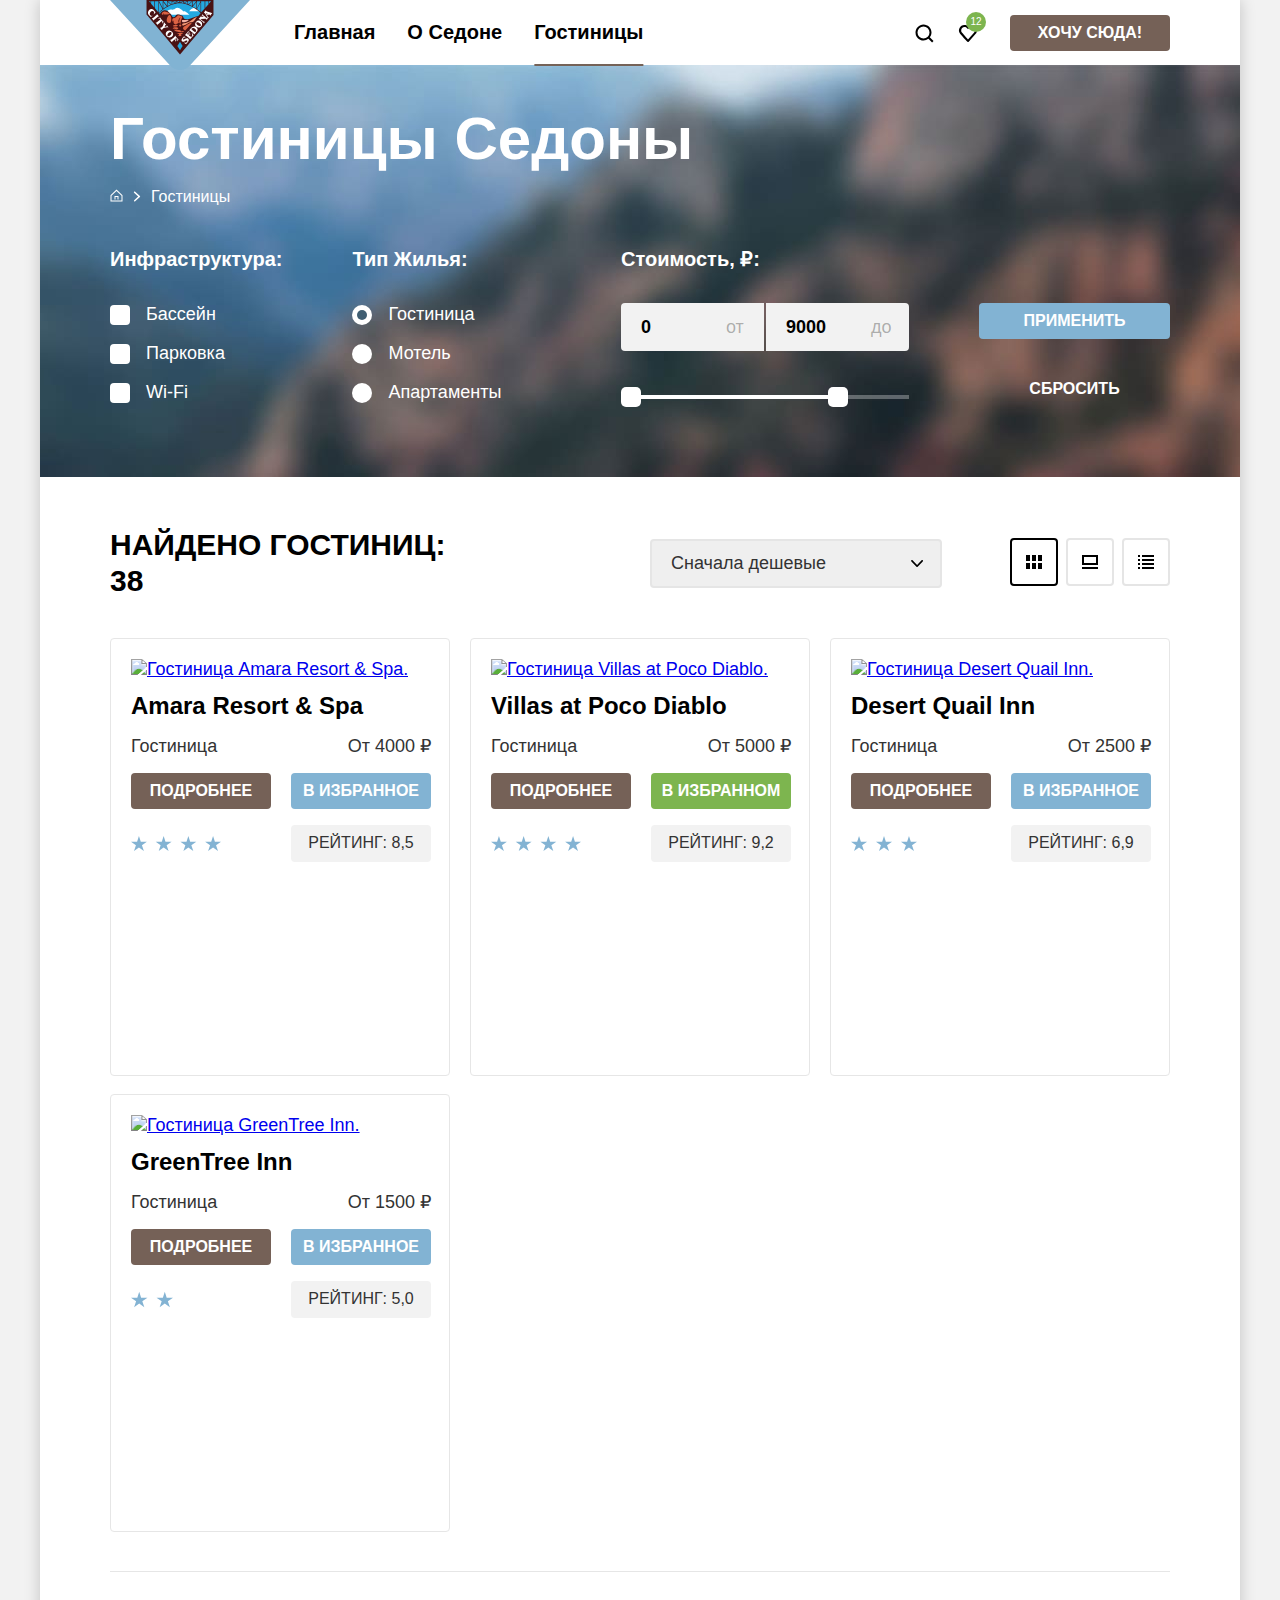
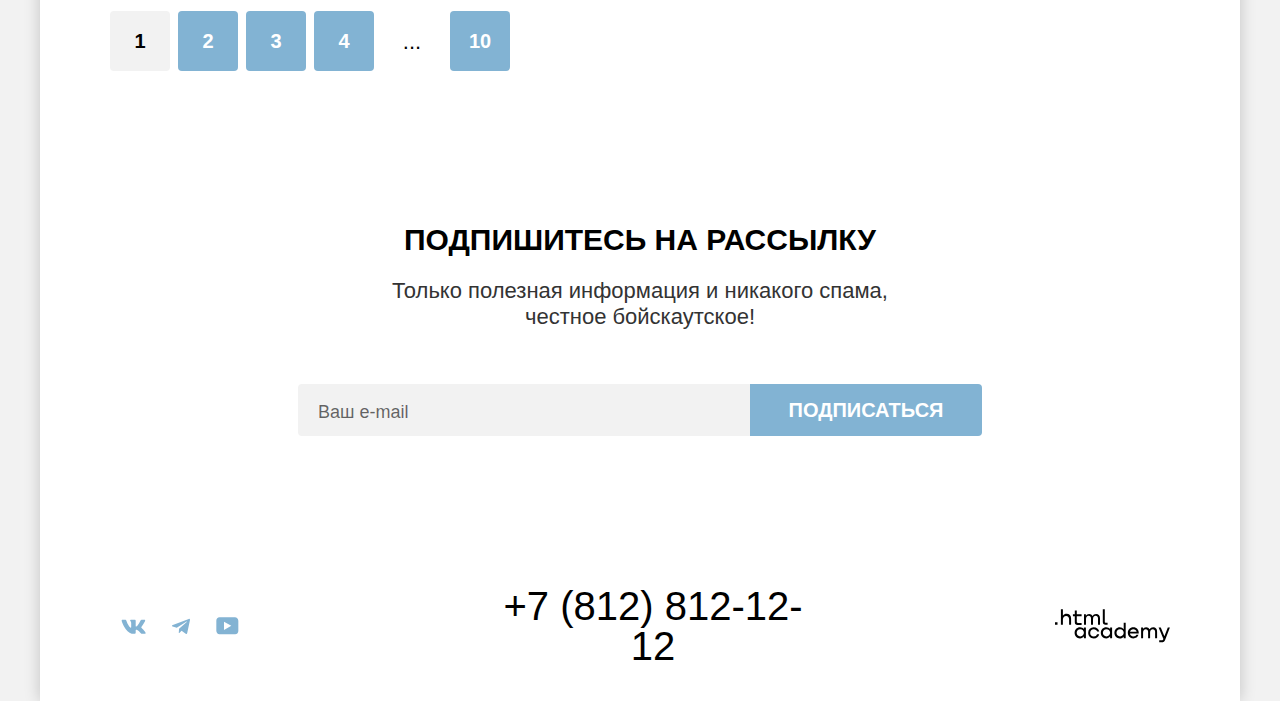
==== commit d9b920f7: "Merge pull request #14 from TatianaKarpova1999/master" ====
--- a/catalog.html
+++ b/catalog.html
@@ -11,7 +11,7 @@
     <div class="page-container">
       <header class="page-header" data-test="header">
         <a class="logo" href="index.html">
-          <img src="images/logotype.svg" width="140" height="70" alt="Логотип Седона">
+          <img src="images/logotype.svg" width="140" height="70" alt="Логотип Седона.">
         </a>
         <nav class="navigation">
           <ul class="navigation-list">
@@ -199,7 +199,7 @@
             <ul class="product-card-list">
                 <li class="product-card-item">
                       <a class="card-link-image" href="#">
-                          <img src="images/catalog/hotel-1.jpg" width="300" height="212" alt="Гостиница Amara Resort & Spa">
+                          <img src="images/catalog/hotel-1.jpg" width="300" height="212" alt="Гостиница Amara Resort & Spa.">
                       </a>
                       <h3 class="card-title">
                           <a class="card-link-title" href="#">Amara Resort & Spa</a>
@@ -210,14 +210,14 @@
                         <a class="button card-button-detail" href="#">Подробнее</a>
                         <button class="button card-button-favourites" type="button">В избранное</button>
                         <span class="visually-hidden">Четырехзвездочный отель</span>
-                        <img class="stars-images" src="images/catalog/stars-four.svg" width="90" height="17" alt="Четырехзвездочный отель">
+                        <img class="stars-images" src="images/catalog/stars-four.svg" width="90" height="17" alt="Четырехзвездочный отель.">
                         <span class="product-card-rating">Рейтинг: 8,5</span>
                       </div>
                 </li>
 
                 <li class="product-card-item">
                       <a class="card-link-image" href="#">
-                        <img src="images/catalog/hotel-2.jpg" width="300" height="212" alt="Гостиница Villas at Poco Diablo">
+                        <img src="images/catalog/hotel-2.jpg" width="300" height="212" alt="Гостиница Villas at Poco Diablo.">
                       </a>
                       <h3 class="card-title">
                           <a class="card-link-title" href="#">Villas at Poco Diablo</a>
@@ -228,13 +228,13 @@
                         <a class="button card-button-detail" href="#">Подробнее</a>
                         <button class="button card-button-favourites card-button-current active" type="button">В избранном</button>
                         <span class="visually-hidden">Четырехзвездочный отель</span>
-                        <img class="stars-images" src="images/catalog/stars-four.svg" width="90" height="17" alt="Четырехзвездочный отель">
+                        <img class="stars-images" src="images/catalog/stars-four.svg" width="90" height="17" alt="Четырехзвездочный отель.">
                         <span class="product-card-rating">Рейтинг: 9,2</span>
                       </div>
                 </li>
                 <li class="product-card-item">
                       <a class="card-link-image" href="#">
-                        <img src="images/catalog/hotel-3.jpg" width="300" height="212" alt="Гостиница Desert Quail Inn">
+                        <img src="images/catalog/hotel-3.jpg" width="300" height="212" alt="Гостиница Desert Quail Inn.">
                       </a>
                       <h3 class="card-title">
                           <a class="card-link-title" href="#">Desert Quail Inn</a>
@@ -245,13 +245,13 @@
                         <a class="button card-button-detail" href="#">Подробнее</a>
                         <button class="button card-button-favourites" type="button">В избранное</button>
                         <span class="visually-hidden">Трехзвездочный отель</span>
-                        <img class="stars-images" src="images/catalog/stars-three.svg" width="66" height="17" alt="Трехзвездочный отель">
+                        <img class="stars-images" src="images/catalog/stars-three.svg" width="66" height="17" alt="Трехзвездочный отель.">
                         <span class="product-card-rating">Рейтинг: 6,9</span>
                       </div>
                 </li>
                 <li class="product-card-item">
                       <a class="card-link-image" href="#">
-                        <img src="images/catalog/hotel-4.jpg" width="300" height="212" alt="Гостиница GreenTree Inn">
+                        <img src="images/catalog/hotel-4.jpg" width="300" height="212" alt="Гостиница GreenTree Inn.">
                       </a>
                       <h3 class="card-title">
                           <a class="card-link-title" href="#">GreenTree Inn</a>
@@ -262,7 +262,7 @@
                         <a class="button card-button-detail" href="#">Подробнее</a>
                         <button class="button card-button-favourites" type="button">В избранное</button>
                         <span class="visually-hidden">Двухзвездочный отель</span>
-                        <img class="stars-images" src="images/catalog/stars-two.svg" width="42" height="17" alt="Двухзвездочный отель">
+                        <img class="stars-images" src="images/catalog/stars-two.svg" width="42" height="17" alt="Двухзвездочный отель.">
                         <span class="product-card-rating">Рейтинг: 5,0</span>
                       </div>
                 </li>
--- a/styles/styles.css
+++ b/styles/styles.css
@@ -1,607 +1,607 @@
 @font-face{
-    font-family: 'PT Sans';
-    font-style: normal;
-    font-weight: 400;
-    src: url('../fonts/ptsans-400.woff2') format('woff2');
-    font-display: swap;
+  font-family: "PT Sans";
+  font-style: normal;
+  font-weight: 400;
+  src: url("../fonts/ptsans-400.woff2") format("woff2");
+  font-display: swap;
 }
 
 @font-face{
-    font-family: 'PT Sans';
-    font-style: normal;
-    font-weight: 700;
-    src: url('../fonts/ptsans-700.woff2') format('woff2');
-    font-display: swap;
+  font-family: "PT Sans";
+  font-style: normal;
+  font-weight: 700;
+  src: url("../fonts/ptsans-700.woff2") format("woff2");
+  font-display: swap;
 }
 
 html{
-    height: 100%;
+  height: 100%;
 }
 
 body{
-    height: 100%;
-    font-family: 'PT Sans', sans-serif;
-    font-size: 18px;
-    line-height: 21px;
-    color: rgba(0, 0, 0, 1);
-    background-color: rgba(242, 242, 242, 1);
-    margin: 0;
+  height: 100%;
+  font-family: "PT Sans", sans-serif;
+  font-size: 18px;
+  line-height: 21px;
+  color: rgba(0, 0, 0, 1);
+  background-color: rgba(242, 242, 242, 1);
+  margin: 0;
 }
 
 .page-container{
-    background-color: rgba(255, 255, 255, 1);
-    width: 1200px;
-    margin: 0 auto;
-    display: flex;
-    flex-direction: column;
-    min-height: 100%;
-    box-shadow: 0px 0px 15px 0px rgba(0, 0, 0, 0.2);
+  background-color: rgba(255, 255, 255, 1);
+  width: 1200px;
+  margin: 0 auto;
+  display: flex;
+  flex-direction: column;
+  min-height: 100%;
+  box-shadow: 0px 0px 15px 0px rgba(0, 0, 0, 0.2);
 }
 
 .visually-hidden{
-    position: absolute;
-    width: 1px;
-    height: 1px;
-    margin: -1px;
-    padding: 0;
-    border: 0;
-    clip: rect(0 0 0 0);
-    overflow: hidden;
+  position: absolute;
+  width: 1px;
+  height: 1px;
+  margin: -1px;
+  padding: 0;
+  border: 0;
+  clip: rect(0 0 0 0);
+  overflow: hidden;
 }
 
 /*Buttons*/
 .button{
-    font-family: 'PT Sans', sans-serif;
-    font-size: 16px;
-    line-height: 20px;
-    text-align: center;
-    text-transform: uppercase;
-    font-weight: 700;
-    color: rgba(255, 255, 255, 1);
-    margin: 0;
-    border: none;
-    text-decoration: none;
-    cursor: pointer;
-    border-radius: 4px;
+  font-family: "PT Sans", sans-serif;
+  font-size: 16px;
+  line-height: 20px;
+  text-align: center;
+  text-transform: uppercase;
+  font-weight: 700;
+  color: rgba(255, 255, 255, 1);
+  margin: 0;
+  border: none;
+  text-decoration: none;
+  cursor: pointer;
+  border-radius: 4px;
 }
 
 .button-blue:hover{
-    background-color: rgba(104, 162, 202, 1);
+  background-color: rgba(104, 162, 202, 1);
 }
     
 .button-blue:focus{
-    outline: none;
-    background-color: rgba(104, 162, 202, 1);
+  outline: none;
+  background-color: rgba(104, 162, 202, 1);
 }
 
 .button-blue:active{
-    background-color: rgba(104, 162, 202, 1);
-    color: rgba(255, 255, 255, 0.3);
+  background-color: rgba(104, 162, 202, 1);
+  color: rgba(255, 255, 255, 0.3);
 }
 
 .button:disabled{
-    background-color: rgba(229, 229, 229, 1);
-    color: rgba(255, 255, 255, 1);
+  background-color: rgba(229, 229, 229, 1);
+  color: rgba(255, 255, 255, 1);
 }
 
 .button-blue:hover{
-    background-color: rgba(104, 162, 202, 1);
+  background-color: rgba(104, 162, 202, 1);
 }
     
 .button-blue:focus{
-    outline: none;
-    background-color: rgba(104, 162, 202, 1);
+  outline: none;
+  background-color: rgba(104, 162, 202, 1);
 }
 
 .button-blue:active{
-    background-color: rgba(104, 162, 202, 1);
-    color: rgba(255, 255, 255, 0.3);
+  background-color: rgba(104, 162, 202, 1);
+  color: rgba(255, 255, 255, 0.3);
 }
 
 /* Header */
 .logo{
-    display: block;
-    margin-bottom: -10px;
-    position: relative;
+  display: block;
+  margin-bottom: -10px;
+  position: relative;
 }
 
 .page-header{
-    display: flex;
-    padding: 0 70px;
-    min-height: 64px;
+  display: flex;
+  padding: 0 70px;
+  min-height: 64px;
 }
 
 .navigation{
-    width: 1060px;
-    display: flex;
-    margin: 0 auto;
+  width: 1060px;
+  display: flex;
+  margin: 0 auto;
 }
 
 .navigation-link:not(.navigation-current):hover{
-    color:rgba(0, 0, 0, 0.6);
+  color:rgba(0, 0, 0, 0.6);
 }
 
 .navigation-link:not(.navigation-current)active{
-    color: rgba(0, 0, 0, 0.3);;
+  color: rgba(0, 0, 0, 0.3);;
 }
 
 .navigation-list{
-    margin: 0;
-    padding: 0;
-    margin-left: 28px;
-    list-style-type: none;
-    display: flex;
-    flex-wrap: wrap;
-    max-width: 400px;
+  margin: 0;
+  padding: 0;
+  margin-left: 28px;
+  list-style-type: none;
+  display: flex;
+  flex-wrap: wrap;
+  max-width: 400px;
 }
 
 .navigation-user{
-    position: relative;
-    list-style-type: none;
-    display: flex;
-    padding: 0;
-    margin: 0;
-    align-items: center;
-    margin-left: auto;
-    flex-wrap: wrap;
+  position: relative;
+  list-style-type: none;
+  display: flex;
+  padding: 0;
+  margin: 0;
+  align-items: center;
+  margin-left: auto;
+  flex-wrap: wrap;
 }
 
 .user-icon-list{
-    display: flex;
-    margin-left: auto;
-    max-width: 300px;
+  display: flex;
+  margin-left: auto;
+  max-width: 300px;
 }
 
 .navigation-icon{
-    position: relative;
-    fill: rgba(0, 0, 0, 1);
-    min-width: 44px;
-    height: 64px;
-    width: 44px;
-    display: flex;
-    justify-content: center;
-    align-items: center;
-    flex-wrap: wrap;
+  position: relative;
+  fill: rgba(0, 0, 0, 1);
+  min-width: 44px;
+  height: 64px;
+  width: 44px;
+  display: flex;
+  justify-content: center;
+  align-items: center;
+  flex-wrap: wrap;
 }
 
 .navigation-icon:hover{
-    fill: rgba(0, 0, 0, 0.6);
+  fill: rgba(0, 0, 0, 0.6);
 }
 
 .navigation-icon:active{
-    fill: rgba(0, 0, 0, 0.3);
+  fill: rgba(0, 0, 0, 0.3);
 }
 
 .navigation-item{
-    position: relative;
+  position: relative;
 }
 
 .navigation-current{
-    cursor: default;
+  cursor: default;
 }
 
 .navigation-current::after{
-    content:'';
-    position: absolute;
-    height: 2px;
-    width: calc(100% - 32px);
-    background: rgba(117, 98, 87, 1);
-    bottom: -1px;
-    left: 50%;
-    transform: translate(-50%);
+  content: "";
+  position: absolute;
+  height: 2px;
+  width: calc(100% - 32px);
+  background: rgba(117, 98, 87, 1);
+  bottom: -1px;
+  left: 50%;
+  transform: translate(-50%);
 }
 
 .navigation-link{
-    font-weight: 700;
-    font-size: 20px;
-    line-height: 24px;
-    color:rgba(0, 0, 0, 1);
-    text-decoration: none;
-    text-align: center;
-    min-width: 100px;
-    min-height: 64px;
-    display: flex;
-    align-items: center;
-    justify-content: center;
-    padding: 0 16px;
-    box-sizing: border-box;
+  font-weight: 700;
+  font-size: 20px;
+  line-height: 24px;
+  color:rgba(0, 0, 0, 1);
+  text-decoration: none;
+  text-align: center;
+  min-width: 100px;
+  min-height: 64px;
+  display: flex;
+  align-items: center;
+  justify-content: center;
+  padding: 0 16px;
+  box-sizing: border-box;
 }
 
 .navigation-button{
-    display: flex;
-    width: 160px;
-    min-height: 36px;
-    margin-left: 20px;
-    align-items: center;
-    justify-content: center;
-    padding: 8px;
-    box-sizing: border-box;
-    margin-top: 14px;
-    margin-bottom: 14px;
-    background-color: rgba(117, 97, 87, 1);
+  display: flex;
+  width: 160px;
+  min-height: 36px;
+  margin-left: 20px;
+  align-items: center;
+  justify-content: center;
+  padding: 8px;
+  box-sizing: border-box;
+  margin-top: 14px;
+  margin-bottom: 14px;
+  background-color: rgba(117, 97, 87, 1);
 }
 
 .navigation-button:hover{
-    background-color: rgba(97, 80, 72, 1);
+  background-color: rgba(97, 80, 72, 1);
 }
 
 .navigation-button:focus{
-    outline: none;
-    background-color: rgba(97, 80, 72, 1);
+  outline: none;
+  background-color: rgba(97, 80, 72, 1);
 }
 
 .navigation-button:active{
-    color: rgba(255, 255, 255, 0.3);
+  color: rgba(255, 255, 255, 0.3);
 }
 
 .navigation-link:focus,
 .navigation-icon:focus,
 .logo:focus{
-    outline: 3px solid rgba(104, 162, 202, 1);
+  outline: 3px solid rgba(104, 162, 202, 1);
 }
 
 .favourites{
-    position: absolute;
-    font-family: 'PT Sans', sans-serif;
-    font-size: 10px;
-    line-height: 10px;
-    font-weight: 400;
-    color: rgba(255, 255, 255, 1);
-    width: 20px;
-    height: 20px;
-    background-color: rgba(125, 181, 79, 1);
-    border-radius: 50%;
-    text-align: center;
-    padding-top: 5px;
-    box-sizing: border-box;
-    left: 20px;
-    bottom: 33px;
+  position: absolute;
+  font-family: "PT Sans", sans-serif;
+  font-size: 10px;
+  line-height: 10px;
+  font-weight: 400;
+  color: rgba(255, 255, 255, 1);
+  width: 20px;
+  height: 20px;
+  background-color: rgba(125, 181, 79, 1);
+  border-radius: 50%;
+  text-align: center;
+  padding-top: 5px;
+  box-sizing: border-box;
+  left: 20px;
+  bottom: 33px;
 }
 
 /*Main*/
 .main-container{
-    flex-grow: 1;
-    width: 1200px;
-    margin: 0 auto;
+  flex-grow: 1;
+  width: 1200px;
+  margin: 0 auto;
 }
 
 .main-index h2{
-    text-align: center;
-    font-size: 30px;
-    line-height: 36px;
-    font-weight: 700;
-    text-transform: uppercase;
-    margin: 0;
+  text-align: center;
+  font-size: 30px;
+  line-height: 36px;
+  font-weight: 700;
+  text-transform: uppercase;
+  margin: 0;
 }
 
 .subtitle{
-    font-size: 22px;
-    line-height: 26px;
-    text-align: center;
-    font-weight: 400;
-    color: rgba(51, 51, 51, 1);
-    margin: 0;
-    padding: 0 20px;
+  font-size: 22px;
+  line-height: 26px;
+  text-align: center;
+  font-weight: 400;
+  color: rgba(51, 51, 51, 1);
+  margin: 0;
+  padding: 0 20px;
 }
 
 /*Hero*/
 .hero{
-    background: url(../images/background-vector.svg),
-                url(../images/index-background.jpg);
-    background-color:rgb(102, 164, 163);
-    background-repeat: no-repeat, no-repeat;
-    background-size: auto, cover;
-    background-position: center bottom;
-    color:rgba(0, 0, 0, 1);
-    min-height: 485px;
+  background: url(../images/background-vector.svg),
+              url(../images/index-background.jpg);
+  background-color:rgb(102, 164, 163);
+  background-repeat: no-repeat, no-repeat;
+  background-size: auto, cover;
+  background-position: center bottom;
+  color:rgba(0, 0, 0, 1);
+  min-height: 485px;
 }
 
 .hero-logotype{
-    display: block;
-    margin: 0 auto;
-    padding-top: 51px;
-    padding-bottom: 82px;
+  display: block;
+  margin: 0 auto;
+  padding-top: 51px;
+  padding-bottom: 82px;
 }
 
 /*Advantages*/
 .advantages{
-    padding-top: 69px;
+  padding-top: 69px;
 }
 
 .advantages blockquote{
-    font-size: 30px;
-    line-height: 36px;
-    font-weight: 700;
-    text-transform: uppercase;
-    text-align: center;
-    max-width: 700px;
-    margin: 0 auto;
-    padding: 0 20px;
-    margin-bottom: 25px;
+  font-size: 30px;
+  line-height: 36px;
+  font-weight: 700;
+  text-transform: uppercase;
+  text-align: center;
+  max-width: 700px;
+  margin: 0 auto;
+  padding: 0 20px;
+  margin-bottom: 25px;
 }
 
 .advantages-subtitle{
-    margin-bottom: 90px;
+  margin-bottom: 90px;
 }
 
 .advantages-list{
-    display: flex;
-    flex-wrap: wrap;
-    justify-content: space-between;
-    margin: 0;
-    padding: 0;
-    list-style-type: none;
+  display: flex;
+  flex-wrap: wrap;
+  justify-content: space-between;
+  margin: 0;
+  padding: 0;
+  list-style-type: none;
 }
 
 .advantages-item{
-    text-align: center;
-    min-height: 385px;
+  text-align: center;
+  min-height: 385px;
 
 }
 
 .advantages-item p{
-    padding: 0 85px;
-    max-width: 240px;
-    margin: 0 auto;
+  padding: 0 85px;
+  max-width: 240px;
+  margin: 0 auto;
 }
 
 .advantages-content{
-    padding-top: 102px;
-    padding-bottom: 102px;
+  padding-top: 102px;
+  padding-bottom: 102px;
 }
 
 .advantages-title{
-    font-size: 24px;
-    line-height: 28px;
-    font-weight: 700;
-    text-transform: uppercase;
-    margin: 0 auto;
-    max-width: 180px;
-    margin-bottom: 30px;
-    position: relative;
+  font-size: 24px;
+  line-height: 28px;
+  font-weight: 700;
+  text-transform: uppercase;
+  margin: 0 auto;
+  max-width: 180px;
+  margin-bottom: 30px;
+  position: relative;
 }
 
 .advantages-title::after{
-    content: '';
-    display: block;
-    height: 2px;
-    width: 60px;
-    background: rgba(255, 255, 255, 0.3);
-    margin: 30px auto 0;
+  content: "";
+  display: block;
+  height: 2px;
+  width: 60px;
+  background: rgba(255, 255, 255, 0.3);
+  margin: 30px auto 0;
 }
 
 .advantages-hero-block{
-    color: rgba(255, 255, 255, 1);
-    background-color: rgba(130, 179, 211, 1);
-    display: flex;
+  color: rgba(255, 255, 255, 1);
+  background-color: rgba(130, 179, 211, 1);
+  display: flex;
 }
 .advantages-hero-reverse{
-    flex-direction: row-reverse;
+  flex-direction: row-reverse;
 }
 
 .advantages-secondary-block{
-    background-color: rgba(131, 179, 211, 0.12);
-    color: rgba(51, 51, 51, 1);
-    width: 400px;
-    padding-top: 112px;
-    padding-bottom: 102px;
-    box-sizing: border-box;
+  background-color: rgba(131, 179, 211, 0.12);
+  color: rgba(51, 51, 51, 1);
+  width: 400px;
+  padding-top: 112px;
+  padding-bottom: 102px;
+  box-sizing: border-box;
 }
 
 .advantages-secondary-block h3::after{
-    background: rgba(0, 0, 0, 0.3);
+  background: rgba(0, 0, 0, 0.3);
 }
 
 .advantages-center-block{
-    background-color:rgba(131, 179, 211, 0.2);
+  background-color:rgba(131, 179, 211, 0.2);
 }
 
 /*Services*/
 .services{
-    padding-top: 64px;
+  padding-top: 64px;
 }
 
 .services-item:nth-child(1){
-    background-image: url(../images/home.svg);
-    background-repeat: no-repeat;
-    background-position: center 81px;
+  background-image: url(../images/home.svg);
+  background-repeat: no-repeat;
+  background-position: center 81px;
 }
 
 .services-item:nth-child(2){
-    background-image: url(../images/food.svg);
-    background-repeat: no-repeat;
-    background-position: center 81px;
+  background-image: url(../images/food.svg);
+  background-repeat: no-repeat;
+  background-position: center 81px;
 }
 
 .services-item:nth-child(3){
-    background-image: url(../images/gift.svg);
-    background-repeat: no-repeat;
-    background-position: center 81px;
+  background-image: url(../images/gift.svg);
+  background-repeat: no-repeat;
+  background-position: center 81px;
 }
 
 .services h2{
-    max-width: 550px;
-    margin: 0 auto;
-    margin-bottom: 20px;
-    padding: 0 20px;
+  max-width: 550px;
+  margin: 0 auto;
+  margin-bottom: 20px;
+  padding: 0 20px;
 }
 
 .services-subtitle{
-    margin-bottom: 64px;
+  margin-bottom: 64px;
 }
 
 .services-list{
-    display: flex;
-    flex-wrap: wrap;
-    list-style: none;
-    margin: 0;
-    padding: 0;
-    list-style-type: none;
+  display: flex;
+  flex-wrap: wrap;
+  list-style: none;
+  margin: 0;
+  padding: 0;
+  list-style-type: none;
 }
 
 .services-item{
-    text-align: center;
-    background-color: rgba(131, 179, 211, 0.12);
-    width: 400px;
-    min-height: 385px;
-    padding-bottom: 81px;
-    box-sizing: border-box;
+  text-align: center;
+  background-color: rgba(131, 179, 211, 0.12);
+  width: 400px;
+  min-height: 385px;
+  padding-bottom: 81px;
+  box-sizing: border-box;
 }
 
 .services-center-block{
-    background-color: rgba(255, 255, 255, 1);
+  background-color: rgba(255, 255, 255, 1);
 }
 
 .services-title{
-    font-size: 24px;
-    line-height: 28px;
-    font-weight: 700;
-    text-transform: uppercase;
-    margin: 0;
-    margin-bottom: 30px;
-    margin-top: 183px;
+  font-size: 24px;
+  line-height: 28px;
+  font-weight: 700;
+  text-transform: uppercase;
+  margin: 0;
+  margin-bottom: 30px;
+  margin-top: 183px;
 }
 
 .services-item p{
-    font-weight: 400;
-    color: rgba(51, 51, 51, 1);
-    max-width: 250px;
-    margin: 0 auto;
+  font-weight: 400;
+  color: rgba(51, 51, 51, 1);
+  max-width: 250px;
+  margin: 0 auto;
 }
 
 /*Search*/
 .search{
-    display: flex;
-    flex-direction: column;
-    align-items: center;
-    padding-top: 96px;
+  display: flex;
+  flex-direction: column;
+  align-items: center;
+  padding-top: 96px;
 }
 
 .search h2{
-    margin-bottom: 20px;
+  margin-bottom: 20px;
 }
 
 .search-subtitle{
-    margin-bottom: 54px;
-    max-width: 600px;
+  margin-bottom: 54px;
+  max-width: 600px;
 }
 
 .search-link{
-    background-color: #756157;
-    font-size: 20px;
-    line-height: 36px;
-    width: 376px;
-    min-height: 52px;
-    margin-bottom: 96px;
-    box-sizing: border-box;
-    display: block;
-    padding: 8px;
+  background-color: #756157;
+  font-size: 20px;
+  line-height: 36px;
+  width: 376px;
+  min-height: 52px;
+  margin-bottom: 96px;
+  box-sizing: border-box;
+  display: block;
+  padding: 8px;
 }
 
 .search-link:hover{
-    background-color: rgba(97, 80, 72, 1);
+  background-color: rgba(97, 80, 72, 1);
 }
 
 .search-link:focus{
-    outline: none;
-    background-color: rgba(97, 80, 72, 1);
+  outline: none;
+  background-color: rgba(97, 80, 72, 1);
 }
 
 .search-link:active{
-    color: rgba(255, 255, 255, 0.3);
+  color: rgba(255, 255, 255, 0.3);
 }
 
 /*Subscription*/
 .index-subscription{
-    background-image: url(../images/background-subscription.jpg);
-    background-color: rgb(102, 164, 163);
-    background-size: cover;
-    background-repeat: no-repeat;
-    background-position: center;
-    min-height: 415px;
+  background-image: url(../images/background-subscription.jpg);
+  background-color: rgb(102, 164, 163);
+  background-size: cover;
+  background-repeat: no-repeat;
+  background-position: center;
+  min-height: 415px;
 }
 
 .subscription{
-    display: flex;
-    flex-direction: column;
-    align-items: center;
-    padding-top: 96px;
-    padding-bottom: 96px;
-    box-sizing: border-box;
+  display: flex;
+  flex-direction: column;
+  align-items: center;
+  padding-top: 96px;
+  padding-bottom: 96px;
+  box-sizing: border-box;
 }
 
 .subscription h2{
-    color: #FFFFFF;
-    text-align: center;
-    font-size: 30px;
-    line-height: 36px;
-    font-weight: 700;
-    text-transform: uppercase;
-    margin-bottom: 20px;
-    margin: 0;
-    margin-bottom: 20px;
+  color: #FFFFFF;
+  text-align: center;
+  font-size: 30px;
+  line-height: 36px;
+  font-weight: 700;
+  text-transform: uppercase;
+  margin-bottom: 20px;
+  margin: 0;
+  margin-bottom: 20px;
 }
 
 .subscription p{
-    color: #FFFFFF;
-    font-size: 22px;
-    line-height: 26px;
-    text-align: center;
-    max-width: 690px;
-    margin: 0 auto;
-    margin-bottom: 54px;
+  color: #FFFFFF;
+  font-size: 22px;
+  line-height: 26px;
+  text-align: center;
+  max-width: 690px;
+  margin: 0 auto;
+  margin-bottom: 54px;
 }
 
 .subscription-form{
-    display: flex;
-    height: 52px;
+  display: flex;
+  height: 52px;
 }
 
 .subscription-button{
-    font-size: 20px;
-    line-height: 36px;
-    min-width: 232px;
-    border-radius: 0px 4px 4px 0px;
-    background-color: rgba(130, 179, 211, 1);
+  font-size: 20px;
+  line-height: 36px;
+  min-width: 232px;
+  border-radius: 0px 4px 4px 0px;
+  background-color: rgba(130, 179, 211, 1);
 }
 
 .subscription-button:hover{
-    background-color: rgba(104, 162, 202, 1);
+  background-color: rgba(104, 162, 202, 1);
 }
 
 .subscription-button:focus{
-    outline: none;
-    background-color: rgba(104, 162, 202, 1);
+  outline: none;
+  background-color: rgba(104, 162, 202, 1);
 }
 
 .subscription-button:active{
-    color: rgba(255, 255, 255, 0.3);
+  color: rgba(255, 255, 255, 0.3);
 }
 
 .subscription-button:disabled{
-    color: rgba(255, 255, 255, 1);
-    background-color: rgba(229, 229, 229, 1);
-    cursor: default;
+  color: rgba(255, 255, 255, 1);
+  background-color: rgba(229, 229, 229, 1);
+  cursor: default;
 }
 
 .subscription input{
-    font-family: 'PT Sans', sans-serif;
-    background-color: rgba(242, 242, 242, 1);
-    border: none;
-    font-weight: 700;
-    font-size: 18px;
-    line-height: 24px;
-    color: rgba(0, 0, 0, 1);
-    width: 452px;
-    margin: 0;
-    border-radius: 4px 0px 0px 4px;
-    padding: 0 20px;
-    padding-top: 3px;
-    box-sizing: border-box;
+  font-family: "PT Sans", sans-serif;
+  background-color: rgba(242, 242, 242, 1);
+  border: none;
+  font-weight: 700;
+  font-size: 18px;
+  line-height: 24px;
+  color: rgba(0, 0, 0, 1);
+  width: 452px;
+  margin: 0;
+  border-radius: 4px 0px 0px 4px;
+  padding: 0 20px;
+  padding-top: 3px;
+  box-sizing: border-box;
 }
 
 .subscription input:focus-visible{
-    outline: none;
+  outline: none;
 }
 
 .subscription input[type="text"]::-moz-placeholder {color: rgba(0, 0, 0, 0.6); font-weight: 400;}
@@ -612,185 +612,186 @@
 
 /*Footer*/
 .page-footer{
-    width: 1060px;
-    display: flex;
-    justify-content: space-between;
-    margin: 0 auto;
-    align-items: center;
-    min-height: 120px;
-    box-sizing: border-box;
-    padding-top: 45px;
-    padding-bottom: 35px;
+  width: 1060px;
+  display: flex;
+  justify-content: space-between;
+  margin: 0 auto;
+  align-items: center;
+  min-height: 120px;
+  box-sizing: border-box;
+  padding-top: 45px;
+  padding-bottom: 35px;
 }
 
 .footer-social-list{
-    list-style-type: none;
-    display: flex;
-    flex-wrap: wrap;
-    margin: 0;
-    padding: 0;
-    max-width: 200px;
+  list-style-type: none;
+  display: flex;
+  flex-wrap: wrap;
+  margin: 0;
+  padding: 0;
+  max-width: 200px;
 }
 
 .footer-social-link{
-    display: flex;
-    align-items: center;
+  display: flex;
+  align-items: center;
 }
 
 .footer-social-link:focus,
 .footer-contact-phone:focus,
 .htmlacademy-link:focus{
-    outline: 3px solid rgba(104, 162, 202, 1);
+  outline: 3px solid rgba(104, 162, 202, 1);
 }
 
 .footer-social-item{
-    width: 47px;
-    height: 40px;
-    display: flex;
-    align-items: center;
-    justify-content: center;
+  width: 47px;
+  height: 40px;
+  display: flex;
+  align-items: center;
+  justify-content: center;
 }
 
 .footer-contact-phone{
-    color: #000000;
-    font-size: 40px;
-    line-height: 40px;
-    text-align: center;
-    text-decoration: none;
-    width: 335px;
-    display: flex;
-    flex-wrap: wrap;
-    justify-content: end;
+  color: #000000;
+  font-size: 40px;
+  line-height: 40px;
+  text-align: center;
+  text-decoration: none;
+  width: 335px;
+  display: flex;
+  flex-wrap: wrap;
+  justify-content: end;
 }
 
 .footer-contact-phone:hover{
-    color: rgba(117, 97, 87, 1);
+  color: rgba(117, 97, 87, 1);
 }
 
 .footer-contact-phone:active{
-    color: rgba(117, 97, 87, 0.3);
+  color: rgba(117, 97, 87, 0.3);
 }
 
 .footer-social-link{
-    fill: rgba(131, 179, 211, 1);
+  fill: rgba(131, 179, 211, 1);
 }
 
 .footer-social-link:hover .footer-icon{
-    fill: rgba(104, 162, 202, 1);
+  fill: rgba(104, 162, 202, 1);
 }
 
 .footer-social-link:active .footer-icon{
-    fill: rgba(104, 162, 202, 0.3);
+  fill: rgba(104, 162, 202, 0.3);
 }
 
 .htmlacademy-link{
-    fill: rgba(0, 0, 0, 1);
-    display: flex;
-    align-items: center;
+  fill: rgba(0, 0, 0, 1);
+  display: flex;
+  align-items: center;
 }
 
 .htmlacademy-link:hover .htmlacademy-icon{
-    fill: rgba(117, 97, 87, 1);
+  fill: rgba(117, 97, 87, 1);
 }
 
 .htmlacademy-link:active .htmlacademy-icon{
-    fill: rgba(117, 97, 87, 0.3);
+  fill: rgba(117, 97, 87, 0.3);
 }
 
 /*Modal-conteiner*/
 /* .lock{
-    overflow: hidden;
+  overflow: hidden;
 } */
 
 .modal-container{
-    position: fixed;
-    top: 0;
-    left: 0;
-    display: flex;
-    width: 100%;
-    height: 100%;
-    background-color: rgba(242, 242, 242, 0.8);
+  position: fixed;
+  top: 0;
+  left: 0;
+  display: flex;
+  width: 100%;
+  height: 100%;
+  background-color: rgba(242, 242, 242, 0.8);
 }
 
 .modal-container-close{
-    display: none;
+  display: none;
 }
 
 .modal{
-    position: relative;
-    margin: auto;
-    background-color: rgba(255, 255, 255, 1);
-    padding: 64px 70px;
+  position: relative;
+  margin: auto;
+  background-color: rgba(255, 255, 255, 1);
+  padding: 64px 70px;
 }
 
 .modal-date-search{
-    width: 717px;
-    border-radius: 30px;
-    box-sizing: border-box;
-    box-shadow: 0 25px 50px 0 rgba(0, 0, 0, 0.15);
+  width: 717px;
+  border-radius: 30px;
+  box-sizing: border-box;
+  box-shadow: 0 25px 50px 0 rgba(0, 0, 0, 0.15);
 }
 
 .modal-button-close{
-    position: absolute;
-    padding: 0;
-    right: 52px;
-    width: 52px;
-    height: 52px;
-    background-color: rgba(242, 242, 242, 1);
-    border: none;
-    border-radius: 50%;
-    background-image: url(../images/close-button.svg);
-    background-repeat: no-repeat;
-    background-position: center;
-    cursor: pointer;
+  position: absolute;
+  padding: 0;
+  right: 52px;
+  width: 52px;
+  height: 52px;
+  background-color: rgba(242, 242, 242, 1);
+  border: none;
+  border-radius: 50%;
+  background-image: url(../images/close-button.svg);
+  background-repeat: no-repeat;
+  background-position: center;
+  cursor: pointer;
 }
 
 .modal-button-close:hover{
-    background-color: rgba(230, 230, 230, 1);
+  background-color: rgba(230, 230, 230, 1);
 }
 
 .modal-button-close:focus,
 .date-form-field:focus{
-    outline: 3px solid rgba(131, 179, 211, 1);
+  outline: 3px solid rgba(131, 179, 211, 1);
+  background-color: rgba(230, 230, 230, 1);
 }
 
 .modal-button-close:active{
-    outline: none;
+  outline: none;
 }
 
 .modal-title{
-    font-size: 30px;
-    line-height: 36px;
-    text-transform: uppercase;
-    margin: 0;
-    padding: 0;
-    margin-bottom: 64px;
+  font-size: 30px;
+  line-height: 36px;
+  text-transform: uppercase;
+  margin: 0;
+  padding: 0;
+  margin-bottom: 64px;
 }
 
 .field-group{
-    margin-bottom: 4px;
-    display: flex;
-    justify-content: space-between;
-    position: relative;
+  margin-bottom: 4px;
+  display: flex;
+  justify-content: space-between;
+  position: relative;
 }
 
 .date-form-field{
-    width: 440px;
-    height: 48px;
-    border: none;
-    background-color: rgba(242, 242, 242, 1);
-    font-family: 'PT Sans',sans-serif;
-    font-weight: 700;
-    font-size: 18px;
-    line-height: 24px;
-    padding: 12px 20px;
-    padding-right: 50px;
-    box-sizing: border-box;
-    border-radius: 4px;
-    background-image: url(../images/calendar-vector.svg);
-    background-repeat: no-repeat;
-    background-position-x: calc(100% - 20px);
-    background-position-y: 14px;
+  width: 440px;
+  height: 48px;
+  border: none;
+  background-color: rgba(242, 242, 242, 1);
+  font-family: "PT Sans",sans-serif;
+  font-weight: 700;
+  font-size: 18px;
+  line-height: 24px;
+  padding: 12px 20px;
+  padding-right: 50px;
+  box-sizing: border-box;
+  border-radius: 4px;
+  background-image: url(../images/calendar-vector.svg);
+  background-repeat: no-repeat;
+  background-position-x: calc(100% - 20px);
+  background-position-y: 14px;
 }
 
 .date-form-field[type="text"]::-moz-placeholder {color: rgba(0, 0, 0, 0.6);}
@@ -801,110 +802,154 @@
 
 .date-form-field:hover,
 .number-people-input:hover{
-    background-color: rgba(230, 230, 230, 1);
+  background-color: rgba(230, 230, 230, 1);
 }
 
 .date-form-icon{
-    fill: rgba(0, 0, 0, 0.3);
-    position: absolute;
-    right: 22px;
-    top: 16px;
-    cursor: pointer;
+  fill: rgba(0, 0, 0, 0.3);
+  position: absolute;
+  right: 22px;
+  top: 16px;
+  cursor: pointer;
 }
 
 .field-date{
-    font-family: 'PT Sans',sans-serif;
-    font-weight: 700;
-    font-size: 20px;
-    line-height: 24px;
-    color: rgba(0, 0, 0, 1);
-    display: flex;
-    align-items: center;
+  font-family: "PT Sans",sans-serif;
+  font-weight: 700;
+  font-size: 20px;
+  line-height: 24px;
+  color: rgba(0, 0, 0, 1);
+  display: flex;
+  align-items: center;
 }
 
 .date-message{
-    margin: 0;
-    font-size: 16px;
-    line-height: 21px;
-    margin-bottom: 23px;
-    margin-left: 157px;
-    color: rgba(51, 51, 51, 1);
+  margin: 0;
+  font-size: 16px;
+  line-height: 21px;
+  margin-bottom: 22px;
+  margin-left: 157px;
+  color: rgba(51, 51, 51, 1);
 }
 
 .date-error-message{
-    color: rgba(255, 87, 87, 1);
+  color: rgba(255, 87, 87, 1);
 }
 
 .number-people{
-    display: flex;
-    flex-wrap: wrap;
-    justify-content: space-between;
-    margin-bottom: 48px;
+  display: flex;
+  flex-wrap: wrap;
+  justify-content: space-between;
+  row-gap: 10px;
+  margin-bottom: 48px;
 }
 
 .number-people-adult,
 .number-people-child{
-    display: flex;
-    align-items: center;
-    width: 247px;
-    min-height: 48px;
+  display: flex;
+  flex-wrap: wrap;
+  align-items: center;
+  max-width: 288px;
+  min-height: 48px;
+  row-gap: 10px;
 }
 
 .label-number-people{
-    font-weight: 700;
-    font-size: 20px;
-    line-height: 24px;
-    margin: 0;
+  font-weight: 700;
+  font-size: 20px;
+  line-height: 24px;
+  margin: 0;
 }
 
 .field-number-adult{
-    display:flex;
-    background-color: rgba(242, 242, 242, 1);
-    min-width: 110px;
-    margin-left: 48px;
-    border-radius: 4px;
+  display:flex;
+  background-color: rgba(242, 242, 242, 1);
+  min-width: 110px;
+  height: 47px;
+  margin-left: 46px;
+  border-radius: 4px;
 }
 
 .number-people-input{
-    width: 31px;
-    height: 48px;
-    font-family: 'PT Sans', sans-serif;
-    font-weight: 700;
-    font-size: 18px;
-    line-height: 20px;
-    text-align: center;
-    border: none;
-    background-color: transparent;
+  max-width: 30px;
+  height: 48px;
+  font-family: "PT Sans", sans-serif;
+  font-weight: 700;
+  font-size: 18px;
+  line-height: 20px;
+  text-align: center;
+  border: none;
+  background-color: transparent;
+}
+
+.number-people-input:focus-visible{
+  outline: none;
 }
 
 .button-number-people{
-    width: 40px;
-    border: none;
-    background-color: rgba(242, 242, 242, 1);
-    cursor: pointer;
-    border-radius: 4px;
-    position: relative;
-    display: flex;
-    justify-content: center;
-    align-items: center;
+  width: 37px;
+  border: none;
+  background-color: rgba(242, 242, 242, 1);
+  cursor: pointer;
+  border-radius: 4px;
+  position: relative;
+  padding: 0;
+}
+
+.button-plus{
+  margin-top: 4px;
+}
+
+.button-minus{
+  margin-bottom: 2px;
+  margin-left: 2px;
 }
 
 .button-minus,
 .button-plus{
-    fill: rgba(117, 97, 87, 0.3);
-}
-
-.button-minus:hover,
-.button-plus:hover{
-    fill: rgba(0, 0, 0, 1);
+  fill: rgba(117, 97, 87, 0.3);
+}
+
+.button-number-people:hover .button-minus,
+.button-number-people:hover .button-plus{
+  fill: rgba(0, 0, 0, 1);
 }   
 
+.button-number-people:focus .button-minus,
+.button-number-people:focus .button-plus{
+  width: 20px;
+  height: 20px;
+  border-radius: 4px;
+  outline: 3px solid rgba(130, 179, 211, 1);
+  fill: rgba(0, 0, 0, 1);
+}   
+
+.button-number-people:focus .button-plus{
+  padding: 3px;
+  box-sizing: border-box;
+}
+
+.button-number-people:focus .button-minus{
+  padding: 9px 3px;
+  box-sizing: border-box;
+}
+
+.button-number-people:focus{
+  outline: transparent;
+}
+
+.button-number-people:active .button-minus,
+.button-number-people:active .button-plus{
+  fill: rgba(0, 0, 0, 0.2);
+}   
+
 .field-number-child{
-    display:flex;
-    background-color: rgba(242, 242, 242, 1);
-    min-width: 110px;
-    margin-left: 80px;
-    border-radius: 4px;
+  display:flex;
+  background-color: rgba(242, 242, 242, 1);
+  min-width: 110px;
+  height: 47px;
+  margin-left: 84px;
+  border-radius: 4px;
 }
 
 .number-people-input[type="number"]::-moz-placeholder {color: rgba(0, 0, 0, 1);}
@@ -915,424 +960,425 @@
 
 .number-people-input::-webkit-outer-spin-button,
 .number-people-input::-webkit-inner-spin-button{
-    appearance: none;
-    margin: 0;
+  appearance: none;
+  margin: 0;
 }
 
 .tooltip{
-    position: absolute;
-    margin-left: 10px;
-    width: 26px;
-    height: 26px;
+  position: absolute;
+  margin-left: 10px;
+  width: 26px;
+  height: 26px;
 }
 
 .tooltip-toggle{
-    width: 26px;
-    height: 26px;
-    background-color: rgba(131, 179, 211, 1);
-    border: none;
-    border-radius: 50%;
-    fill: rgba(255, 255, 255, 1);
-    padding-top: 5px;
-    box-sizing: border-box;
-    margin: 0;
-    margin-bottom: 15px;
+  width: 26px;
+  height: 26px;
+  background-color: rgba(131, 179, 211, 1);
+  border: none;
+  border-radius: 50%;
+  fill: rgba(255, 255, 255, 1);
+  padding-top: 5px;
+  box-sizing: border-box;
+  margin: 0;
+  margin-bottom: 15px;
 }
 
 .tooltip-toggle:hover,
 .tooltip-toggle:focus{
-    background-color: rgba(104, 162, 202, 1);
+  background-color: rgba(104, 162, 202, 1);
+  outline: transparent;
 }
 
 .tooltip-toggle:active{
-    background-color: rgba(104, 162, 202, 1);
-    color: rgba(255, 255, 255, 0.3);
+  background-color: rgba(104, 162, 202, 1);
+  color: rgba(255, 255, 255, 0.3);
 }
 
 .tooltip-text{
-    background-color: rgba(51, 51, 51, 1);
-    color: rgba(255, 255, 255, 1);
-    font-size: 16px;
-    line-height: 20px;
-    display: block;
-    width: 256px;
-    min-height: 143px;
-    padding: 16px 20px;
-    box-sizing: border-box;
-    border-radius: 10px;
-    position: relative;
-    transform: translateX(-50%);
-    margin-left: 13px;
-    display: none;
-    box-shadow: 0 15 30 0 rgba(0, 0, 0, 0.3);
+  background-color: rgba(51, 51, 51, 1);
+  color: rgba(255, 255, 255, 1);
+  font-size: 16px;
+  line-height: 20px;
+  display: block;
+  width: 256px;
+  min-height: 143px;
+  padding: 16px 20px;
+  box-sizing: border-box;
+  border-radius: 10px;
+  position: relative;
+  transform: translateX(-50%);
+  margin-left: 13px;
+  display: none;
+  box-shadow: 0 15 30 0 rgba(0, 0, 0, 0.3);
 }
 
 .tooltip-toggle:hover + .tooltip-text,
 .tooltip-toggle:focus + .tooltip-text{
-    display: block;
+  display: block;
 }
 
 .form-label-icon{
-    position:relative;
+  position:relative;
 }
 
 .tooltip-text::after{
-    content: '';
-    position: absolute;
-    width: 10px;
-    height: 10px;
-    background-color: rgba(51, 51, 51, 1);
-    transform: rotate(45deg);
-    transform: translateX(50%);
-    transform: rotate(45deg);
-    top: -5px;
-    left: 123px;
+  content: "";
+  position: absolute;
+  width: 10px;
+  height: 10px;
+  background-color: rgba(51, 51, 51, 1);
+  transform: rotate(45deg);
+  transform: translateX(50%);
+  transform: rotate(45deg);
+  top: -5px;
+  left: 123px;
 }
 
 .button-date-search{
-    background-color: rgba(131, 179, 211, 1);
-    width: 100%;
-    min-height: 60px;
-    font-size: 20px;
-    line-height: 24px;
-    border-radius: 10px;
+  background-color: rgba(131, 179, 211, 1);
+  width: 100%;
+  min-height: 60px;
+  font-size: 20px;
+  line-height: 24px;
+  border-radius: 10px;
 }
 
 .button-date-search:hover{
-    background-color: rgba(104, 162, 202, 1);
+  background-color: rgba(104, 162, 202, 1);
 }
     
 .button-date-search:focus{
-    outline: none;
-    background-color: rgba(104, 162, 202, 1);
+  outline: none;
+  background-color: rgba(104, 162, 202, 1);
 }
 
 .button-date-search:active{
-    background-color: rgba(104, 162, 202, 1);
-    color: rgba(255, 255, 255, 0.3);
+  background-color: rgba(104, 162, 202, 1);
+  color: rgba(255, 255, 255, 0.3);
 }
 
 .button-date-search:disabled{
-    color: rgba(255, 255, 255, 1);
-    background-color: rgba(229, 229, 229, 1);
-    cursor: default;
+  color: rgba(255, 255, 255, 1);
+  background-color: rgba(229, 229, 229, 1);
+  cursor: default;
 }
 
 /*Catalog.html*/
 .main-inner h1{
-    font-size: 60px;
-    line-height: 78px;
-    font-weight: 700;
-    color: #FFFFFF;
-    padding-top: 35px;
-    margin: 0;
-    margin-bottom: 8px;
+  font-size: 60px;
+  line-height: 78px;
+  font-weight: 700;
+  color: #FFFFFF;
+  padding-top: 35px;
+  margin: 0;
+  margin-bottom: 8px;
 }
 
 /*Filter*/
 .filter{
-    background-image: url(../images/background-filter.jpg);
-    background-color: rgb(102, 164, 163);
-    background-size: cover;
-    background-repeat: no-repeat;
-    background-position: center bottom;
-    min-height: 412px
+  background-image: url(../images/background-filter.jpg);
+  background-color: rgb(102, 164, 163);
+  background-size: cover;
+  background-repeat: no-repeat;
+  background-position: center bottom;
+  min-height: 412px
 }
 
 .filter-content{
-    width: 1060px;
-    margin: 0 auto;
+  width: 1060px;
+  margin: 0 auto;
 }
 
 .breadcrumbs{
-    list-style-type: none;
-    display: flex;
-    flex-wrap: wrap;
-    margin: 0;
-    margin-bottom: 40px;
-    padding: 0;
+  list-style-type: none;
+  display: flex;
+  flex-wrap: wrap;
+  margin: 0;
+  margin-bottom: 40px;
+  padding: 0;
 }
 
 .breadcrumbs-link{
-    font-size: 16px;
-    line-height: 21px;
-    color: #FFFFFF;
-    font-weight: 400;
-    text-decoration: none;
+  font-size: 16px;
+  line-height: 21px;
+  color: #FFFFFF;
+  font-weight: 400;
+  text-decoration: none;
 }
 
 .breadcrumbs-item{
-    position: relative;
-    padding-left: 28px;
+  position: relative;
+  padding-left: 28px;
 }
 
 .breadcrumbs-item:first-child{
-    padding-left: 0;
+  padding-left: 0;
 }
 
 .breadcrumbs-link:hover{
-    color: rgba(255, 255, 255, 0.6);
+  color: rgba(255, 255, 255, 0.6);
 }
 
 .breadcrumbs-link-current:hover{
-    color: #FFFFFF;
-    cursor: default;
+  color: #FFFFFF;
+  cursor: default;
 }
 
 .breadcrumbs-link:focus{
-    outline:3px solid rgba(104, 162, 202, 1);
+  outline:3px solid rgba(104, 162, 202, 1);
 }
 
 .breadcrumbs-link:active{
-    color: rgba(255, 255, 255, 0.3);
+  color: rgba(255, 255, 255, 0.3);
 }
 
 .breadcrumbs-link-current:active{
-    color: #FFFFFF;
-    cursor: default;
+  color: #FFFFFF;
+  cursor: default;
 }
 
 .breadcrumbs-icon{
-    fill: rgba(255, 255, 255, 1);
+  fill: rgba(255, 255, 255, 1);
 }
 
 .breadcrumbs-icon:hover{
-    fill: rgba(255, 255, 255, 0.6);
+  fill: rgba(255, 255, 255, 0.6);
 }
 
 .breadcrumbs-icon:active{
-    fill: rgba(255, 255, 255, 0.3);
+  fill: rgba(255, 255, 255, 0.3);
 }
 
 
 .breadcrumbs-item::after{
-    content: url(../images/breadcrumbs-arr.svg);
-    position: absolute;
-    transform: translateX(10px);
+  content: url(../images/breadcrumbs-arr.svg);
+  position: absolute;
+  transform: translateX(10px);
 }
 
 .breadcrumbs-item:last-child::after{
-    content: none;
+  content: none;
 }
 
 .catalog-filter{
-    display: flex;
-    flex-wrap: wrap;
-    padding-bottom: 70px;
-    gap: 70px;
+  display: flex;
+  flex-wrap: wrap;
+  padding-bottom: 70px;
+  gap: 70px;
 }
 
 .catalog-filter-group{
-    border: none;
-    margin: 0;
-    padding: 0;
+  border: none;
+  margin: 0;
+  padding: 0;
 }
 
 .catalog-filter-price{
-    margin-left: auto;
+  margin-left: auto;
 }
 
 .catalog-filter-list{
-    list-style: none;
-    margin: 0;
-    padding: 0;
+  list-style: none;
+  margin: 0;
+  padding: 0;
 }
 
 .catalog-filter-title{
-    padding: 0;
-    font-size: 20px;
-    line-height: 24px;
-    color: #FFFFFF;
-    font-weight: 700;
-    margin-bottom: 32px;
+  padding: 0;
+  font-size: 20px;
+  line-height: 24px;
+  color: #FFFFFF;
+  font-weight: 700;
+  margin-bottom: 32px;
 }
 
 .catalog-filter-item{
-    font-size: 18px;
-    line-height: 23px;
-    color: #FFFFFF;
-    font-weight: 400;
-    margin-bottom: 16px;
+  font-size: 18px;
+  line-height: 23px;
+  color: #FFFFFF;
+  font-weight: 400;
+  margin-bottom: 16px;
 }
 
 .control-input:hover ~ .control-mark,
 .control-input:hover ~ .control-mark-radio,
 .control-input:hover ~ .control-title{
-    opacity: 0.6;
+  opacity: 0.6;
 }
 
 .control-input:active ~ .control-mark,
 .control-input:active ~ .control-mark-radio,
 .control-input:active ~ .control-title{
-    opacity: 0.3;
+  opacity: 0.3;
 }
 
 .control-input:disabled ~ .control-mark,
 .control-input:disabled ~ .control-mark-radio,
 .control-input:disabled ~ .control-title{
-    opacity: 0.3;
-    cursor: default;
+  opacity: 0.3;
+  cursor: default;
 }
 
 .control-input:focus ~ .control-mark,
 .control-input:focus ~ .control-mark-radio{
-    outline: 3px solid rgba(131, 179, 211, 1);
+  outline: 3px solid rgba(131, 179, 211, 1);
 }
 
 .control{
-    position: relative;
-    display: block;
+  position: relative;
+  display: block;
 }
 
 .control-mark,
 .control-mark-radio{
-    position: absolute;
-    width: 20px;
-    height: 20px;
-    border: 4px;
-    background-color: rgba(255, 255, 255, 1);
-    top: 2px;
-    cursor: pointer;
-    border-radius: 4px;
-}
-
-.control-input[type='checkbox']:checked +
+  position: absolute;
+  width: 20px;
+  height: 20px;
+  border: 4px;
+  background-color: rgba(255, 255, 255, 1);
+  top: 2px;
+  cursor: pointer;
+  border-radius: 4px;
+}
+
+.control-input[type="checkbox"]:checked +
 .control-mark::after{
-    content: '';
-    position: absolute;
-    background: url(../images/filter-arr.svg);
-    width: 12px;
-    height: 10px;
-    background-repeat: no-repeat;
-    left: 4px;
-    top: 5px;
+  content: "";
+  position: absolute;
+  background: url(../images/filter-arr.svg);
+  width: 12px;
+  height: 10px;
+  background-repeat: no-repeat;
+  left: 4px;
+  top: 5px;
 }
 
 .control-input + .control-mark-radio{
-    border-radius: 50%;
+  border-radius: 50%;
 }
   
 .control-input:checked +
 .control-mark-radio::after{
-    content: '';
-    position: absolute;
-    width: 10px;
-    height: 10px;
-    background-color: rgba(63, 94, 114, 1);
-    border-radius: 50%;
-    top:5px;
-    left: 5px;
+  content: "";
+  position: absolute;
+  width: 10px;
+  height: 10px;
+  background-color: rgba(63, 94, 114, 1);
+  border-radius: 50%;
+  top:5px;
+  left: 5px;
 }
 
 .control-title{
-    padding-left: 36px;
-    cursor: pointer;
+  padding-left: 36px;
+  cursor: pointer;
 }
 
 .catalog-filter-item:last-child{
-    margin-bottom: 0;
+  margin-bottom: 0;
 }
 
 .filter-buttons{
-    display: flex;
-    flex-direction: column;
-    padding-top: 56px;
+  display: flex;
+  flex-direction: column;
+  padding-top: 56px;
 }
 
 .filter-button{
-    min-width: 191px;
-    height: 36px;
-    margin-bottom: 32px;
-    background-color: rgba(130, 179, 211, 1);
+  min-width: 191px;
+  height: 36px;
+  margin-bottom: 32px;
+  background-color: rgba(130, 179, 211, 1);
 }
 
 .filter-button:hover{
-    background-color: rgba(104, 162, 202, 1);
+  background-color: rgba(104, 162, 202, 1);
 }
 
 .filter-button:focus{
-    outline: none;
-    background-color: rgba(104, 162, 202, 1);
+  outline: none;
+  background-color: rgba(104, 162, 202, 1);
 }
 
 .filter-button:active{
-    color: rgba(255, 255, 255, 0.3);
+  color: rgba(255, 255, 255, 0.3);
 }
 
 .filter-button:disabled{
-    background-color: rgba(229, 229, 229, 1);
-    color: rgba(255, 255, 255, 1);
-    cursor: default;
+  background-color: rgba(229, 229, 229, 1);
+  color: rgba(255, 255, 255, 1);
+  cursor: default;
 }
 
 .filter-button-close{
-    font-family: 'PT Sans';
-    font-weight: 700;
-    font-size: 16px;
-    line-height: 20px;
-    border: none;
-    text-transform: uppercase;
-    color: #FFFFFF;
-    min-width: 191px;
-    height: 36px;
-    background-color: transparent;
-    cursor: pointer;
-    border-radius: 4px;
+  font-family: "PT Sans", sans-serif;
+  font-weight: 700;
+  font-size: 16px;
+  line-height: 20px;
+  border: none;
+  text-transform: uppercase;
+  color: #FFFFFF;
+  min-width: 191px;
+  height: 36px;
+  background-color: transparent;
+  cursor: pointer;
+  border-radius: 4px;
 }
 
 .filter-button-close:hover{
-    color: rgba(255, 255, 255, 0.6);
+  color: rgba(255, 255, 255, 0.6);
 }
 
 .filter-button-close:focus{
-    outline: 3px solid rgba(131, 179, 211, 1);
+  outline: 3px solid rgba(131, 179, 211, 1);
 }
 
 .filter-button-close:active{
-    color: rgba(255, 255, 255, 0.3);
+  color: rgba(255, 255, 255, 0.3);
 }
 
 .filter-button-close:disabled{
-    color: rgba(255, 255, 255, 0.1);
-    cursor: default;
+  color: rgba(255, 255, 255, 0.1);
+  cursor: default;
 }
 
 .range-wrapper-inputs{
-    display: flex;
-    gap: 2px;
-    margin-bottom: 44px;
+  display: flex;
+  gap: 2px;
+  margin-bottom: 44px;
 }
 
 .catalog-filter-label{
-    margin: 0;
-    width: 143px;
-    background-color: rgba(242, 242, 242, 1);
-    display: flex;
-    justify-content: space-between;
-    align-items: center;
-    box-sizing: border-box;
-    position: relative;
+  margin: 0;
+  width: 143px;
+  background-color: rgba(242, 242, 242, 1);
+  display: flex;
+  justify-content: space-between;
+  align-items: center;
+  box-sizing: border-box;
+  position: relative;
 }
 
 .range-input{
-    width: 143px;
-    height: 48px;
-    background-color: transparent;
-    border: none;
-    font-family: 'PT Sans', sans-serif;
-    font-weight: 700;
-    font-size: 18px;
-    line-height: 24px;
-    padding: 12px 20px;
-    padding-right: 40px;
-    box-sizing: border-box;
+  width: 143px;
+  height: 48px;
+  background-color: transparent;
+  border: none;
+  font-family: "PT Sans", sans-serif;
+  font-weight: 700;
+  font-size: 18px;
+  line-height: 24px;
+  padding: 12px 20px;
+  padding-right: 40px;
+  box-sizing: border-box;
 }
 
 .range-input-from{
-    color: rgba(0, 0, 0, 0.3);
-    position: absolute;
-    left: 105px;
-    bottom: 13px;
+  color: rgba(0, 0, 0, 0.3);
+  position: absolute;
+  left: 105px;
+  bottom: 13px;
 }
 
 .range-input[type="number"]::-moz-placeholder {color: rgba(0, 0, 0, 1);}
@@ -1342,397 +1388,397 @@
 .range-input[type="number"]::placeholder { color: rgba(0, 0, 0, 1);}
 
 .range-input:hover{
-    background-color: rgba(230, 230, 230, 1);
+  background-color: rgba(230, 230, 230, 1);
 }
 
 .catalog-filter-label .range-input:focus{
-    background-color: rgba(230, 230, 230, 1);
-    outline: 3px solid rgba(131, 179, 211, 1);
+  background-color: rgba(230, 230, 230, 1);
+  outline: 3px solid rgba(131, 179, 211, 1);
 }
 
 .min-price{
-    border-radius: 4px 0px 0px 4px;
+  border-radius: 4px 0px 0px 4px;
 }
 
 .max-price{
-    border-radius: 0px 4px 4px 0px;
+  border-radius: 0px 4px 4px 0px;
 }
 
 .range-input:focus-visible{
-    outline: none;
+  outline: none;
 }
 
 .range-input::-webkit-outer-spin-button,
 .range-input::-webkit-inner-spin-button{
-    appearance: none;
-    margin: 0;
+  appearance: none;
+  margin: 0;
 }
 
 .range-bar{
-    position: absolute;
-    height: 4px;
-    background-color: rgba(255, 255, 255, 1);
+  position: absolute;
+  height: 4px;
+  background-color: rgba(255, 255, 255, 1);
 }
 
 .range-toggle{
-    position: absolute;
-    width: 20px;
-    height: 20px;
-    background-color: rgba(255, 255, 255, 1);
-    border-radius: 5px;
-    border: none;
-    cursor: pointer;
+  position: absolute;
+  width: 20px;
+  height: 20px;
+  background-color: rgba(255, 255, 255, 1);
+  border-radius: 5px;
+  border: none;
+  cursor: pointer;
 }
 
 .range-toggle:active{
-    outline: 2px solid rgba(131, 179, 211, 1);
+  outline: 2px solid rgba(131, 179, 211, 1);
 }
 
 .range-toggle:focus{
-    outline: 3px solid rgba(131, 179, 211, 1);
+  outline: 3px solid rgba(131, 179, 211, 1);
 }
 
 .toggle-min{
-    top: -8px;
+  top: -8px;
 }
 
 .toggle-max{
-    top: -8px;
-    left: 207px;
+  top: -8px;
+  left: 207px;
 }
 
 .range-scale{
-    position: relative;
-    height: 4px;
-    background-color: rgba(255, 255, 255, 0.3);
+  position: relative;
+  height: 4px;
+  background-color: rgba(255, 255, 255, 0.3);
 }
 
 /*Catalog*/
 .catalog{
-    width: 1060px;
-    margin: 0 auto;
-    margin-bottom: 60px;
+  width: 1060px;
+  margin: 0 auto;
+  margin-bottom: 60px;
 }
 
 .catalog-sorting{
-    display: flex;
-    flex-wrap: wrap;
-    align-items: center;
-    margin-top: 50px;
-    margin-bottom: 39px;
+  display: flex;
+  flex-wrap: wrap;
+  align-items: center;
+  margin-top: 50px;
+  margin-bottom: 39px;
 }
 
 .card-grid-toggle{
-    width: 48px;
-    height: 48px;
-    border: 2px solid rgba(229, 229, 229, 1);
-    border-radius: 4px;
-    display: flex;
-    align-items: center;
-    justify-content: center;
-    box-sizing: border-box;
+  width: 48px;
+  height: 48px;
+  border: 2px solid rgba(229, 229, 229, 1);
+  border-radius: 4px;
+  display: flex;
+  align-items: center;
+  justify-content: center;
+  box-sizing: border-box;
 }
 
 .card-toggle-current{
-    border-color: rgba(0, 0, 0, 1);
+  border-color: rgba(0, 0, 0, 1);
 }
 
 .card-grid-toggle:hover{
-    border-color: rgba(0, 0, 0, 1);
+  border-color: rgba(0, 0, 0, 1);
 }
 
 .card-grid-toggle:focus,
 .select-control:focus{
-    outline: 3px solid rgba(104, 162, 202, 1);
-    border-color: transparent;
+  outline: 3px solid rgba(104, 162, 202, 1);
+  border-color: transparent;
 }
 
 .card-grid-toggle:active{
-    border-color: rgba(0, 0, 0, 1);
+  border-color: rgba(0, 0, 0, 1);
 }
 
 .catalog-title{
-    font-size: 30px;
-    line-height: 36px;
-    color: #000000;
-    font-weight: 700;
-    margin: 0;
-    text-transform: uppercase;
-    max-width: 500px;
+  font-size: 30px;
+  line-height: 36px;
+  color: #000000;
+  font-weight: 700;
+  margin: 0;
+  text-transform: uppercase;
+  max-width: 340px;
 }
 
 .catalog-sorting-toggle{
-    margin-left: auto;
-    display: flex;
-    flex-wrap: wrap;
-    gap: 8px;
-    margin-top: -2px;
-    max-width: 160px;
+  margin-left: auto;
+  display: flex;
+  flex-wrap: wrap;
+  gap: 8px;
+  margin-top: -2px;
+  max-width: 160px;
 }
 
 .catalog-select-control{
-    margin-left: 200px;
-    margin-left: 200px;
-    display: flex;
-    flex-wrap: wrap;
-    max-width: 300px;
-    gap: 10px;
+  margin-left: 200px;
+  margin-left: 200px;
+  display: flex;
+  flex-wrap: wrap;
+  max-width: 300px;
+  gap: 10px;
 }
 
 .select-control{
-    font-family: 'PT Sans', sans-serif;
-    font-weight: 400;
-    font-size: 18px;
-    line-height: 21px;
-    color: rgba(51, 51, 51, 1);
-    min-width: 292px;
-    height: 49px;
-    border: 2px solid rgba(229, 229, 229, 1);
-    border-radius: 4px;
-    padding-left: 19px;
-    padding-right: 50px;
-    appearance: none;
-    background-image: url(../images/sorting-arr.svg);
-    background-repeat: no-repeat;
-    background-position-y: 18px;
-    background-position-x: calc(100% - 17px);
-    cursor: pointer;
+  font-family: "PT Sans", sans-serif;
+  font-weight: 400;
+  font-size: 18px;
+  line-height: 21px;
+  color: rgba(51, 51, 51, 1);
+  min-width: 292px;
+  height: 49px;
+  border: 2px solid rgba(229, 229, 229, 1);
+  border-radius: 4px;
+  padding-left: 19px;
+  padding-right: 50px;
+  appearance: none;
+  background-image: url(../images/sorting-arr.svg);
+  background-repeat: no-repeat;
+  background-position-y: 18px;
+  background-position-x: calc(100% - 17px);
+  cursor: pointer;
 }
 
 .select-control:hover{
-    border-color: rgba(104, 162, 202, 1);
+  border-color: rgba(104, 162, 202, 1);
 }
 
 .select-control:disabled{
-    opacity: 0.3;
-    border-color: rgba(0, 0, 0, 1);
-    cursor: default;
+  opacity: 0.3;
+  border-color: rgba(0, 0, 0, 1);
+  cursor: default;
 }
 
 /*Cards*/
 .product-card-list {
-    list-style-type: none;
-    display: grid;
-    margin: 0;
-    padding: 0;
-    column-gap: 20px;
-    row-gap: 18px;
-    margin-bottom: 79px;
-    grid-template-columns: 340px 340px 340px;
+  list-style-type: none;
+  display: grid;
+  margin: 0;
+  padding: 0;
+  column-gap: 20px;
+  row-gap: 18px;
+  margin-bottom: 79px;
+  grid-template-columns: 340px 340px 340px;
 }
 
 .card-link-image{
-    display: block;
-    margin-bottom: 12px;
+  display: block;
+  margin-bottom: 12px;
 }
 
 .card-link-image:focus,
 .card-link-title:focus{
-   outline: 3px solid rgba(104, 162, 202, 1)
+  outline: 3px solid rgba(104, 162, 202, 1)
 }
 
 .card-link-title{
-    font-size: 24px;
-    line-height: 28px;
-    color: #000000;
-    font-weight: 700;
-    text-decoration: none;
-    text-align: left;
-    display: block;
-    margin-bottom: 16px;
+  font-size: 24px;
+  line-height: 28px;
+  color: #000000;
+  font-weight: 700;
+  text-decoration: none;
+  text-align: left;
+  display: block;
+  margin-bottom: 16px;
 }
 
 .card-title{
-    margin: 0;
-    padding: 0;
+  margin: 0;
+  padding: 0;
 }
 
 
 .product-card-item{
-    min-height: 438px;
-    border: 1px solid rgba(230, 230, 230, 1);
-    padding: 20px;
-    box-sizing: border-box;
-    border-radius: 4px;
+  min-height: 438px;
+  border: 1px solid rgba(230, 230, 230, 1);
+  padding: 20px;
+  box-sizing: border-box;
+  border-radius: 4px;
 }
 
 .card-item-content{
-    display: grid;
-    grid-template-columns: 140px 140px;
-    column-gap: 20px;
-    row-gap: 16px;
-    word-wrap: break-word;
+  display: grid;
+  grid-template-columns: 140px 140px;
+  column-gap: 20px;
+  row-gap: 16px;
+  word-wrap: break-word;
 }
 
 .card-item-content span{
-    color: rgba(51, 51, 51, 1);
+  color: rgba(51, 51, 51, 1);
 }
 
 .card-item-price{
-    text-align: right;
+  text-align: right;
 }
 
 .card-button-detail{
-    background-color: #756157;
-    color: #FFFFFF;
-    width: 140px;
-    min-height: 36px;
-    display: block;
-    box-sizing: border-box;
-    padding: 8px;
+  background-color: #756157;
+  color: #FFFFFF;
+  width: 140px;
+  min-height: 36px;
+  display: block;
+  box-sizing: border-box;
+  padding: 8px;
 }
 
 .card-button-detail:hover{
-    background-color: rgba(97, 80, 72, 1);
+  background-color: rgba(97, 80, 72, 1);
 }
 
 .card-button-detail:focus{
-    outline: none;
-    background-color: rgba(97, 80, 72, 1);
+  outline: none;
+  background-color: rgba(97, 80, 72, 1);
 }
 
 .card-button-detail:active{
-    color: rgba(255, 255, 255, 0.3);
+  color: rgba(255, 255, 255, 0.3);
 }
 
 .card-button-favourites{
-    width: 140px;
-    min-height: 36px;
-    background-color: rgba(130, 179, 211, 1);
+  width: 140px;
+  min-height: 36px;
+  background-color: rgba(130, 179, 211, 1);
 }
 
 .card-button-favourites:hover{
-    background-color: rgba(104, 162, 202, 1);
+  background-color: rgba(104, 162, 202, 1);
 }
 
 .card-button-favourites:focus{
-    outline: none;
-    background-color: rgba(104, 162, 202, 1);
+  outline: none;
+  background-color: rgba(104, 162, 202, 1);
 }
 
 .card-button-favourites:active{
-    color: rgba(255, 255, 255, 0.3);
+  color: rgba(255, 255, 255, 0.3);
 }
 
 .card-button-current{
-    background-color:rgba(125, 181, 79, 1);
+  background-color:rgba(125, 181, 79, 1);
 }
 
 .card-button-current:hover{
-    background-color: rgba(108, 158, 66, 1);
+  background-color: rgba(108, 158, 66, 1);
 }
 
 .card-button-current:focus{
-    outline: none;
-    background-color: rgba(108, 158, 66, 1);
+  outline: none;
+  background-color: rgba(108, 158, 66, 1);
 }
 
 .stars-images{
-    padding: 10px 0;
+  padding: 10px 0;
 }
 
 .product-card-rating{
-    font-size: 16px;
-    line-height: 20px;
-    color: #333333;
-    font-weight: 400;
-    text-align: center;
-    background-color: #F2F2F2;
-    width: 140px;
-    min-height: 37px;
-    border-radius: 4px;
-    text-transform: uppercase;
-    padding: 8px 0;
-    box-sizing: border-box;
+  font-size: 16px;
+  line-height: 20px;
+  color: #333333;
+  font-weight: 400;
+  text-align: center;
+  background-color: #F2F2F2;
+  width: 140px;
+  min-height: 37px;
+  border-radius: 4px;
+  text-transform: uppercase;
+  padding: 8px 0;
+  box-sizing: border-box;
 }
 
 /*Pagination*/
 .pagination{
-    list-style: none;
-    display: flex;
-    flex-wrap: wrap;
-    padding: 0;
-    margin: 0;
-    position: relative;
+  list-style: none;
+  display: flex;
+  flex-wrap: wrap;
+  padding: 0;
+  margin: 0;
+  position: relative;
 }
 
 .pagination::after{
-    content: '';
-    position: absolute;
-    width: 1060px;
-    height: 1px;
-    background-color: rgba(230, 230, 230, 1);
-    top: -40px;
+  content: "";
+  position: absolute;
+  width: 1060px;
+  height: 1px;
+  background-color: rgba(230, 230, 230, 1);
+  top: -40px;
 }
 
 .pagination-current{
-    font-size: 20px;
-    line-height: 36px;
-    font-weight: 700;
-    text-align: center;
-    display: block;
-    box-sizing: border-box;
-    text-decoration: none;
-    color: #FFFFFF;
-    width: 60px;
-    height: 60px;
-    background-color: #82B3D3;
-    margin-right: 8px;
-    padding: 12px 18px;
-    border-radius: 4px;
+  font-size: 20px;
+  line-height: 36px;
+  font-weight: 700;
+  text-align: center;
+  display: block;
+  box-sizing: border-box;
+  text-decoration: none;
+  color: #FFFFFF;
+  width: 60px;
+  height: 60px;
+  background-color: #82B3D3;
+  margin-right: 8px;
+  padding: 12px 18px;
+  border-radius: 4px;
 }
 
 .pagination-current:hover:not(.pagination-current-active,.pagination-current-hidden){
-    background-color: rgba(104, 162, 202, 1);
+  background-color: rgba(104, 162, 202, 1);
 }
 
 .pagination-current:focus:not(.pagination-current-active,.pagination-current-hidden){
-    outline: none;
-    background-color: rgba(104, 162, 202, 1);
+  outline: none;
+  background-color: rgba(104, 162, 202, 1);
 }
 
 .pagination-current:active:not(.pagination-current-active,.pagination-current-hidden){
-    color: rgba(255, 255, 255, 0.3);
+  color: rgba(255, 255, 255, 0.3);
 }
 
 .pagination-current-active{
-    color: rgba(0, 0, 0, 1);
-    background-color: #F2F2F2;
-    cursor: default;
+  color: rgba(0, 0, 0, 1);
+  background-color: #F2F2F2;
+  cursor: default;
 }
 
 .pagination-current-active:focus{
-    outline: none;
+  outline: none;
 }
 
 .pagination-current-hidden{
-    color: rgba(0, 0, 0, 1);
-    font-size: 22px;
-    line-height: 26px;
-    font-weight: 400;
-    text-decoration: none;
-    padding-top: 18px;
+  color: rgba(0, 0, 0, 1);
+  font-size: 22px;
+  line-height: 26px;
+  font-weight: 400;
+  text-decoration: none;
+  padding-top: 18px;
 }
 
 .pagination-current-hidden{
-    background-color: rgba(255, 255, 255, 1);
+  background-color: rgba(255, 255, 255, 1);
 }
 
 .pagination-current-hidden:focus{
-    outline-color: rgba(104, 162, 202, 1);
+  outline-color: rgba(104, 162, 202, 1);
 }
 
 /*Catalog-subscription*/
 .catalog-subscription{
-    background-color: #FFFFFF;
-    padding-top: 91px;
-    padding-bottom: 105px;
+  background-color: #FFFFFF;
+  padding-top: 91px;
+  padding-bottom: 105px;
 }
 
 .catalog-subscription h2{
-    color: #000000;
+  color: #000000;
 }
 
 .catalog-subscription p{
-    color: #333333;
-}
+  color: #333333;
+}
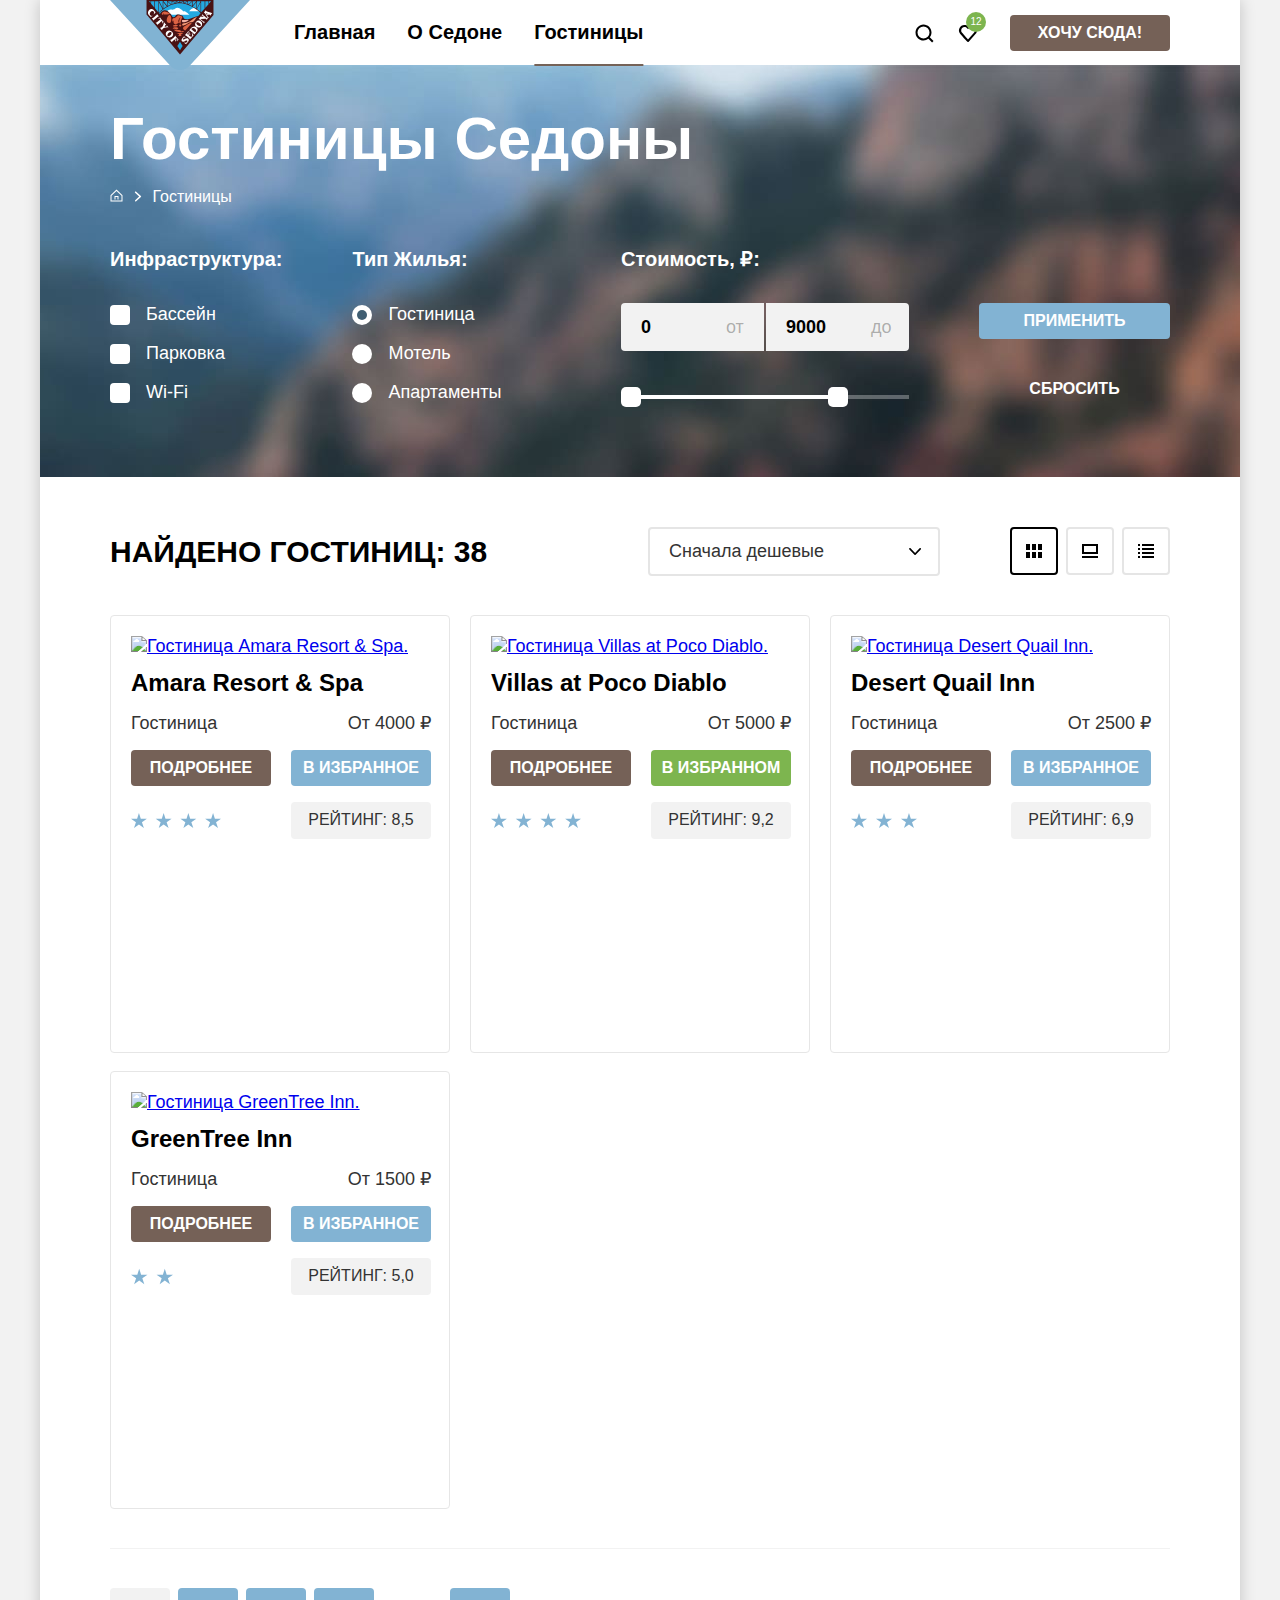
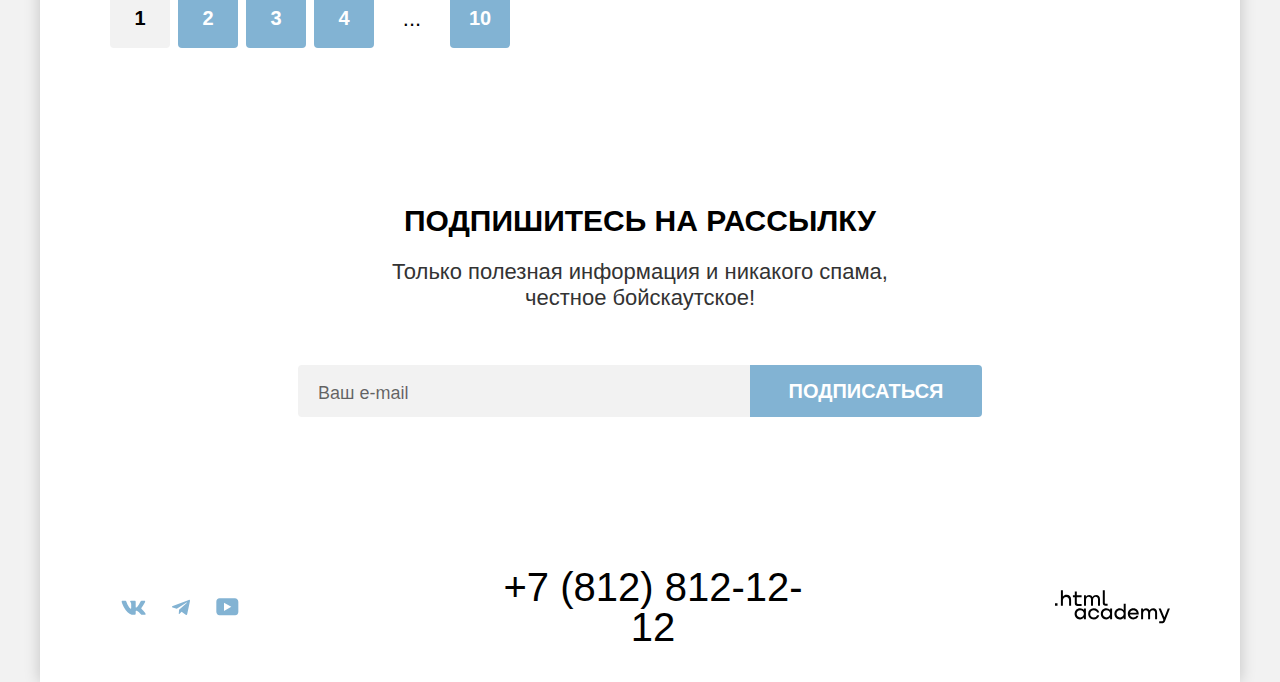
==== commit 7bfe2297: "Merge pull request #15 from TatianaKarpova1999/master" ====
--- a/catalog.html
+++ b/catalog.html
@@ -294,7 +294,8 @@
             <h2>Подпишитесь на рассылку</h2>
             <p>Только полезная информация и никакого спама,<br>честное бойскаутское!</p>
             <form class="subscription-form" action="https://echo.htmlacademy.ru/" method="post">
-              <input type="text" name="e-mail" placeholder="Ваш e-mail">
+              <label class="visually-hidden" for="newsletter-email">Email</label>
+              <input type="text" name="e-mail" placeholder="Ваш e-mail" id="newsletter-email" required>
               <button class="button subscription-button" type="submit">Подписаться</button>
             </form>
         </section>
--- a/styles/styles.css
+++ b/styles/styles.css
@@ -23,13 +23,13 @@
   font-family: "PT Sans", sans-serif;
   font-size: 18px;
   line-height: 21px;
-  color: rgba(0, 0, 0, 1);
-  background-color: rgba(242, 242, 242, 1);
+  color: #000000;
+  background-color: #f2f2f2;
   margin: 0;
 }
 
 .page-container{
-  background-color: rgba(255, 255, 255, 1);
+  background-color: #ffffff;
   width: 1200px;
   margin: 0 auto;
   display: flex;
@@ -57,7 +57,7 @@
   text-align: center;
   text-transform: uppercase;
   font-weight: 700;
-  color: rgba(255, 255, 255, 1);
+  color: #ffffff;
   margin: 0;
   border: none;
   text-decoration: none;
@@ -65,37 +65,9 @@
   border-radius: 4px;
 }
 
-.button-blue:hover{
-  background-color: rgba(104, 162, 202, 1);
-}
-    
-.button-blue:focus{
-  outline: none;
-  background-color: rgba(104, 162, 202, 1);
-}
-
-.button-blue:active{
-  background-color: rgba(104, 162, 202, 1);
-  color: rgba(255, 255, 255, 0.3);
-}
-
 .button:disabled{
-  background-color: rgba(229, 229, 229, 1);
-  color: rgba(255, 255, 255, 1);
-}
-
-.button-blue:hover{
-  background-color: rgba(104, 162, 202, 1);
-}
-    
-.button-blue:focus{
-  outline: none;
-  background-color: rgba(104, 162, 202, 1);
-}
-
-.button-blue:active{
-  background-color: rgba(104, 162, 202, 1);
-  color: rgba(255, 255, 255, 0.3);
+  background-color:#e5e5e5;
+  color: #ffffff;
 }
 
 /* Header */
@@ -122,7 +94,7 @@
 }
 
 .navigation-link:not(.navigation-current)active{
-  color: rgba(0, 0, 0, 0.3);;
+  color: rgba(0, 0, 0, 0.3);
 }
 
 .navigation-list{
@@ -154,7 +126,7 @@
 
 .navigation-icon{
   position: relative;
-  fill: rgba(0, 0, 0, 1);
+  fill: #000000;
   min-width: 44px;
   height: 64px;
   width: 44px;
@@ -185,7 +157,7 @@
   position: absolute;
   height: 2px;
   width: calc(100% - 32px);
-  background: rgba(117, 98, 87, 1);
+  background: #756257;
   bottom: -1px;
   left: 50%;
   transform: translate(-50%);
@@ -195,7 +167,7 @@
   font-weight: 700;
   font-size: 20px;
   line-height: 24px;
-  color:rgba(0, 0, 0, 1);
+  color:#000000;
   text-decoration: none;
   text-align: center;
   min-width: 100px;
@@ -218,16 +190,16 @@
   box-sizing: border-box;
   margin-top: 14px;
   margin-bottom: 14px;
-  background-color: rgba(117, 97, 87, 1);
+  background-color: #756157;
 }
 
 .navigation-button:hover{
-  background-color: rgba(97, 80, 72, 1);
+  background-color: #615048;
 }
 
 .navigation-button:focus{
   outline: none;
-  background-color: rgba(97, 80, 72, 1);
+  background-color: #615048;
 }
 
 .navigation-button:active{
@@ -237,7 +209,7 @@
 .navigation-link:focus,
 .navigation-icon:focus,
 .logo:focus{
-  outline: 3px solid rgba(104, 162, 202, 1);
+  outline: 3px solid #83b3d3;
 }
 
 .favourites{
@@ -246,10 +218,10 @@
   font-size: 10px;
   line-height: 10px;
   font-weight: 400;
-  color: rgba(255, 255, 255, 1);
+  color: #ffffff;
   width: 20px;
   height: 20px;
-  background-color: rgba(125, 181, 79, 1);
+  background-color: #7db54f;
   border-radius: 50%;
   text-align: center;
   padding-top: 5px;
@@ -279,7 +251,7 @@
   line-height: 26px;
   text-align: center;
   font-weight: 400;
-  color: rgba(51, 51, 51, 1);
+  color: #333333;
   margin: 0;
   padding: 0 20px;
 }
@@ -292,7 +264,7 @@
   background-repeat: no-repeat, no-repeat;
   background-size: auto, cover;
   background-position: center bottom;
-  color:rgba(0, 0, 0, 1);
+  color:#000000;
   min-height: 485px;
 }
 
@@ -371,8 +343,8 @@
 }
 
 .advantages-hero-block{
-  color: rgba(255, 255, 255, 1);
-  background-color: rgba(130, 179, 211, 1);
+  color: #ffffff;
+  background-color: #82b3d3;
   display: flex;
 }
 .advantages-hero-reverse{
@@ -381,11 +353,15 @@
 
 .advantages-secondary-block{
   background-color: rgba(131, 179, 211, 0.12);
-  color: rgba(51, 51, 51, 1);
+  color: #333333;
   width: 400px;
   padding-top: 112px;
   padding-bottom: 102px;
   box-sizing: border-box;
+}
+
+.advantages-secondary-block h3{
+  color: #000000;
 }
 
 .advantages-secondary-block h3::after{
@@ -449,7 +425,7 @@
 }
 
 .services-center-block{
-  background-color: rgba(255, 255, 255, 1);
+  background-color: #ffffff;
 }
 
 .services-title{
@@ -464,7 +440,7 @@
 
 .services-item p{
   font-weight: 400;
-  color: rgba(51, 51, 51, 1);
+  color: #333333;
   max-width: 250px;
   margin: 0 auto;
 }
@@ -499,12 +475,12 @@
 }
 
 .search-link:hover{
-  background-color: rgba(97, 80, 72, 1);
+  background-color: #615048;
 }
 
 .search-link:focus{
   outline: none;
-  background-color: rgba(97, 80, 72, 1);
+  background-color: #615048;
 }
 
 .search-link:active{
@@ -531,7 +507,7 @@
 }
 
 .subscription h2{
-  color: #FFFFFF;
+  color: #ffffff;
   text-align: center;
   font-size: 30px;
   line-height: 36px;
@@ -543,7 +519,7 @@
 }
 
 .subscription p{
-  color: #FFFFFF;
+  color: #ffffff;
   font-size: 22px;
   line-height: 26px;
   text-align: center;
@@ -557,21 +533,26 @@
   height: 52px;
 }
 
+.subscription-form input:hover,
+.subscription-form input:focus{
+  background-color: #e6e6e6;
+}
+
 .subscription-button{
   font-size: 20px;
   line-height: 36px;
   min-width: 232px;
   border-radius: 0px 4px 4px 0px;
-  background-color: rgba(130, 179, 211, 1);
+  background-color: #82b3d3;
 }
 
 .subscription-button:hover{
-  background-color: rgba(104, 162, 202, 1);
+  background-color: #68a2ca;
 }
 
 .subscription-button:focus{
   outline: none;
-  background-color: rgba(104, 162, 202, 1);
+  background-color: #68a2ca;
 }
 
 .subscription-button:active{
@@ -579,19 +560,19 @@
 }
 
 .subscription-button:disabled{
-  color: rgba(255, 255, 255, 1);
-  background-color: rgba(229, 229, 229, 1);
+  color: #ffffff;
+  background-color: #e5e5e5;
   cursor: default;
 }
 
 .subscription input{
   font-family: "PT Sans", sans-serif;
-  background-color: rgba(242, 242, 242, 1);
+  background-color: #f2f2f2;
   border: none;
   font-weight: 700;
   font-size: 18px;
   line-height: 24px;
-  color: rgba(0, 0, 0, 1);
+  color: #000000;
   width: 452px;
   margin: 0;
   border-radius: 4px 0px 0px 4px;
@@ -640,7 +621,7 @@
 .footer-social-link:focus,
 .footer-contact-phone:focus,
 .htmlacademy-link:focus{
-  outline: 3px solid rgba(104, 162, 202, 1);
+  outline: 3px solid #83b3d3;
 }
 
 .footer-social-item{
@@ -664,7 +645,7 @@
 }
 
 .footer-contact-phone:hover{
-  color: rgba(117, 97, 87, 1);
+  color: #756157;
 }
 
 .footer-contact-phone:active{
@@ -672,11 +653,11 @@
 }
 
 .footer-social-link{
-  fill: rgba(131, 179, 211, 1);
+  fill: #83b3d3;
 }
 
 .footer-social-link:hover .footer-icon{
-  fill: rgba(104, 162, 202, 1);
+  fill: #68a2ca;
 }
 
 .footer-social-link:active .footer-icon{
@@ -684,13 +665,13 @@
 }
 
 .htmlacademy-link{
-  fill: rgba(0, 0, 0, 1);
+  fill: #000000;
   display: flex;
   align-items: center;
 }
 
 .htmlacademy-link:hover .htmlacademy-icon{
-  fill: rgba(117, 97, 87, 1);
+  fill: #756157;
 }
 
 .htmlacademy-link:active .htmlacademy-icon{
@@ -719,7 +700,7 @@
 .modal{
   position: relative;
   margin: auto;
-  background-color: rgba(255, 255, 255, 1);
+  background-color: #ffffff;
   padding: 64px 70px;
 }
 
@@ -736,7 +717,7 @@
   right: 52px;
   width: 52px;
   height: 52px;
-  background-color: rgba(242, 242, 242, 1);
+  background-color: #f2f2f2;
   border: none;
   border-radius: 50%;
   background-image: url(../images/close-button.svg);
@@ -746,13 +727,13 @@
 }
 
 .modal-button-close:hover{
-  background-color: rgba(230, 230, 230, 1);
+  background-color: #e6e6e6;
 }
 
 .modal-button-close:focus,
 .date-form-field:focus{
-  outline: 3px solid rgba(131, 179, 211, 1);
-  background-color: rgba(230, 230, 230, 1);
+  outline: 3px solid #83b3d3;
+  background-color: #e6e6e6;
 }
 
 .modal-button-close:active{
@@ -779,7 +760,7 @@
   width: 440px;
   height: 48px;
   border: none;
-  background-color: rgba(242, 242, 242, 1);
+  background-color: #f2f2f2;
   font-family: "PT Sans",sans-serif;
   font-weight: 700;
   font-size: 18px;
@@ -802,7 +783,7 @@
 
 .date-form-field:hover,
 .number-people-input:hover{
-  background-color: rgba(230, 230, 230, 1);
+  background-color: #e6e6e6;
 }
 
 .date-form-icon{
@@ -818,7 +799,7 @@
   font-weight: 700;
   font-size: 20px;
   line-height: 24px;
-  color: rgba(0, 0, 0, 1);
+  color: #000000;
   display: flex;
   align-items: center;
 }
@@ -829,11 +810,11 @@
   line-height: 21px;
   margin-bottom: 22px;
   margin-left: 157px;
-  color: rgba(51, 51, 51, 1);
+  color: #333333;
 }
 
 .date-error-message{
-  color: rgba(255, 87, 87, 1);
+  color: #ff5757;
 }
 
 .number-people{
@@ -863,7 +844,7 @@
 
 .field-number-adult{
   display:flex;
-  background-color: rgba(242, 242, 242, 1);
+  background-color: #f2f2f2;
   min-width: 110px;
   height: 47px;
   margin-left: 46px;
@@ -871,8 +852,8 @@
 }
 
 .number-people-input{
-  max-width: 30px;
-  height: 48px;
+  max-width: 35px;
+  height: 47px;
   font-family: "PT Sans", sans-serif;
   font-weight: 700;
   font-size: 18px;
@@ -880,6 +861,7 @@
   text-align: center;
   border: none;
   background-color: transparent;
+  padding: 0;
 }
 
 .number-people-input:focus-visible{
@@ -889,7 +871,7 @@
 .button-number-people{
   width: 37px;
   border: none;
-  background-color: rgba(242, 242, 242, 1);
+  background-color: #f2f2f2;
   cursor: pointer;
   border-radius: 4px;
   position: relative;
@@ -912,7 +894,7 @@
 
 .button-number-people:hover .button-minus,
 .button-number-people:hover .button-plus{
-  fill: rgba(0, 0, 0, 1);
+  fill: #000000;
 }   
 
 .button-number-people:focus .button-minus,
@@ -920,8 +902,8 @@
   width: 20px;
   height: 20px;
   border-radius: 4px;
-  outline: 3px solid rgba(130, 179, 211, 1);
-  fill: rgba(0, 0, 0, 1);
+  outline: 3px solid #82b3d3;
+  fill: #000000;
 }   
 
 .button-number-people:focus .button-plus{
@@ -945,23 +927,28 @@
 
 .field-number-child{
   display:flex;
-  background-color: rgba(242, 242, 242, 1);
+  background-color: #f2f2f2;
   min-width: 110px;
   height: 47px;
   margin-left: 84px;
   border-radius: 4px;
 }
 
-.number-people-input[type="number"]::-moz-placeholder {color: rgba(0, 0, 0, 1);}
-.number-people-input[type="number"]::-webkit-input-placeholder { color: rgba(0, 0, 0, 1);}
-.number-people-input[type="number"]:-ms-input-placeholder { color: rgba(0, 0, 0, 1);}
-.number-people-input[type="number"]::-ms-input-placeholder { color: rgba(0, 0, 0, 1);}
-.number-people-input[type="number"]::placeholder { color: rgba(0, 0, 0, 1);}
+.number-people-input[type="number"]::-moz-placeholder {color: #000000;}
+.number-people-input[type="number"]::-webkit-input-placeholder { color: #000000;}
+.number-people-input[type="number"]:-ms-input-placeholder { color: #000000;}
+.number-people-input[type="number"]::-ms-input-placeholder { color: #000000;}
+.number-people-input[type="number"]::placeholder { color: #000000;}
 
 .number-people-input::-webkit-outer-spin-button,
 .number-people-input::-webkit-inner-spin-button{
+  -webkit-appearance: none;
   appearance: none;
   margin: 0;
+}
+
+.number-people-input[type="number"] {
+  -moz-appearance: textfield;
 }
 
 .tooltip{
@@ -974,10 +961,10 @@
 .tooltip-toggle{
   width: 26px;
   height: 26px;
-  background-color: rgba(131, 179, 211, 1);
+  background-color: #83b3d3;
   border: none;
   border-radius: 50%;
-  fill: rgba(255, 255, 255, 1);
+  fill: #ffffff;
   padding-top: 5px;
   box-sizing: border-box;
   margin: 0;
@@ -986,18 +973,18 @@
 
 .tooltip-toggle:hover,
 .tooltip-toggle:focus{
-  background-color: rgba(104, 162, 202, 1);
+  background-color: #68a2ca;
   outline: transparent;
 }
 
 .tooltip-toggle:active{
-  background-color: rgba(104, 162, 202, 1);
+  background-color: #68a2ca;
   color: rgba(255, 255, 255, 0.3);
 }
 
 .tooltip-text{
-  background-color: rgba(51, 51, 51, 1);
-  color: rgba(255, 255, 255, 1);
+  background-color: #333333;
+  color: #ffffff;
   font-size: 16px;
   line-height: 20px;
   display: block;
@@ -1027,7 +1014,7 @@
   position: absolute;
   width: 10px;
   height: 10px;
-  background-color: rgba(51, 51, 51, 1);
+  background-color: #333333;
   transform: rotate(45deg);
   transform: translateX(50%);
   transform: rotate(45deg);
@@ -1036,7 +1023,7 @@
 }
 
 .button-date-search{
-  background-color: rgba(131, 179, 211, 1);
+  background-color: #83b3d3;
   width: 100%;
   min-height: 60px;
   font-size: 20px;
@@ -1045,22 +1032,22 @@
 }
 
 .button-date-search:hover{
-  background-color: rgba(104, 162, 202, 1);
+  background-color: #68a2ca;
 }
     
 .button-date-search:focus{
   outline: none;
-  background-color: rgba(104, 162, 202, 1);
+  background-color: #68a2ca;
 }
 
 .button-date-search:active{
-  background-color: rgba(104, 162, 202, 1);
+  background-color: #68a2ca;
   color: rgba(255, 255, 255, 0.3);
 }
 
 .button-date-search:disabled{
-  color: rgba(255, 255, 255, 1);
-  background-color: rgba(229, 229, 229, 1);
+  color: #e5e5e5;
+  background-color: #e5e5e5;
   cursor: default;
 }
 
@@ -1069,7 +1056,7 @@
   font-size: 60px;
   line-height: 78px;
   font-weight: 700;
-  color: #FFFFFF;
+  color: #ffffff;
   padding-top: 35px;
   margin: 0;
   margin-bottom: 8px;
@@ -1102,14 +1089,14 @@
 .breadcrumbs-link{
   font-size: 16px;
   line-height: 21px;
-  color: #FFFFFF;
+  color: #ffffff;
   font-weight: 400;
   text-decoration: none;
 }
 
 .breadcrumbs-item{
   position: relative;
-  padding-left: 28px;
+  padding-left: 10px;
 }
 
 .breadcrumbs-item:first-child{
@@ -1121,12 +1108,12 @@
 }
 
 .breadcrumbs-link-current:hover{
-  color: #FFFFFF;
+  color: #ffffff;
   cursor: default;
 }
 
 .breadcrumbs-link:focus{
-  outline:3px solid rgba(104, 162, 202, 1);
+  outline:3px solid #68a2ca;
 }
 
 .breadcrumbs-link:active{
@@ -1134,12 +1121,12 @@
 }
 
 .breadcrumbs-link-current:active{
-  color: #FFFFFF;
+  color: #ffffff;
   cursor: default;
 }
 
 .breadcrumbs-icon{
-  fill: rgba(255, 255, 255, 1);
+  fill: #ffffff;
 }
 
 .breadcrumbs-icon:hover{
@@ -1153,8 +1140,7 @@
 
 .breadcrumbs-item::after{
   content: url(../images/breadcrumbs-arr.svg);
-  position: absolute;
-  transform: translateX(10px);
+  margin-left: 7px;
 }
 
 .breadcrumbs-item:last-child::after{
@@ -1188,7 +1174,7 @@
   padding: 0;
   font-size: 20px;
   line-height: 24px;
-  color: #FFFFFF;
+  color: #ffffff;
   font-weight: 700;
   margin-bottom: 32px;
 }
@@ -1196,7 +1182,7 @@
 .catalog-filter-item{
   font-size: 18px;
   line-height: 23px;
-  color: #FFFFFF;
+  color: #ffffff;
   font-weight: 400;
   margin-bottom: 16px;
 }
@@ -1222,7 +1208,7 @@
 
 .control-input:focus ~ .control-mark,
 .control-input:focus ~ .control-mark-radio{
-  outline: 3px solid rgba(131, 179, 211, 1);
+  outline: 3px solid #83b3d3;
 }
 
 .control{
@@ -1236,7 +1222,7 @@
   width: 20px;
   height: 20px;
   border: 4px;
-  background-color: rgba(255, 255, 255, 1);
+  background-color: #ffffff;
   top: 2px;
   cursor: pointer;
   border-radius: 4px;
@@ -1264,7 +1250,7 @@
   position: absolute;
   width: 10px;
   height: 10px;
-  background-color: rgba(63, 94, 114, 1);
+  background-color: #3f5e72;
   border-radius: 50%;
   top:5px;
   left: 5px;
@@ -1289,16 +1275,16 @@
   min-width: 191px;
   height: 36px;
   margin-bottom: 32px;
-  background-color: rgba(130, 179, 211, 1);
+  background-color: #82b3d3;
 }
 
 .filter-button:hover{
-  background-color: rgba(104, 162, 202, 1);
+  background-color: #68a2ca;
 }
 
 .filter-button:focus{
   outline: none;
-  background-color: rgba(104, 162, 202, 1);
+  background-color: #68a2ca;
 }
 
 .filter-button:active{
@@ -1306,8 +1292,8 @@
 }
 
 .filter-button:disabled{
-  background-color: rgba(229, 229, 229, 1);
-  color: rgba(255, 255, 255, 1);
+  background-color: #e5e5e5;
+  color: #ffffff;
   cursor: default;
 }
 
@@ -1318,7 +1304,7 @@
   line-height: 20px;
   border: none;
   text-transform: uppercase;
-  color: #FFFFFF;
+  color: #ffffff;
   min-width: 191px;
   height: 36px;
   background-color: transparent;
@@ -1331,7 +1317,7 @@
 }
 
 .filter-button-close:focus{
-  outline: 3px solid rgba(131, 179, 211, 1);
+  outline: 3px solid #68a2ca;
 }
 
 .filter-button-close:active{
@@ -1352,7 +1338,7 @@
 .catalog-filter-label{
   margin: 0;
   width: 143px;
-  background-color: rgba(242, 242, 242, 1);
+  background-color: #f2f2f2;
   display: flex;
   justify-content: space-between;
   align-items: center;
@@ -1381,19 +1367,19 @@
   bottom: 13px;
 }
 
-.range-input[type="number"]::-moz-placeholder {color: rgba(0, 0, 0, 1);}
-.range-input[type="number"]::-webkit-input-placeholder { color:rgba(0, 0, 0, 1);}
-.range-input[type="number"]:-ms-input-placeholder { color: rgba(0, 0, 0, 1);}
-.range-input[type="number"]::-ms-input-placeholder { color: rgba(0, 0, 0, 1);}
-.range-input[type="number"]::placeholder { color: rgba(0, 0, 0, 1);}
+.range-input[type="number"]::-moz-placeholder {color: #000000;}
+.range-input[type="number"]::-webkit-input-placeholder { color:#000000;}
+.range-input[type="number"]:-ms-input-placeholder { color: #000000;}
+.range-input[type="number"]::-ms-input-placeholder { color: #000000;}
+.range-input[type="number"]::placeholder { color: #000000;}
 
 .range-input:hover{
-  background-color: rgba(230, 230, 230, 1);
+  background-color: #e6e6e6;
 }
 
 .catalog-filter-label .range-input:focus{
-  background-color: rgba(230, 230, 230, 1);
-  outline: 3px solid rgba(131, 179, 211, 1);
+  background-color: #e6e6e6;
+  outline: 3px solid #83b3d3;
 }
 
 .min-price{
@@ -1410,32 +1396,37 @@
 
 .range-input::-webkit-outer-spin-button,
 .range-input::-webkit-inner-spin-button{
+  -webkit-appearance: none;
   appearance: none;
   margin: 0;
+}
+
+.range-input[type="number"] {
+  -moz-appearance: textfield;
 }
 
 .range-bar{
   position: absolute;
   height: 4px;
-  background-color: rgba(255, 255, 255, 1);
+  background-color: #ffffff;
 }
 
 .range-toggle{
   position: absolute;
   width: 20px;
   height: 20px;
-  background-color: rgba(255, 255, 255, 1);
+  background-color: #ffffff;
   border-radius: 5px;
   border: none;
   cursor: pointer;
 }
 
 .range-toggle:active{
-  outline: 2px solid rgba(131, 179, 211, 1);
+  outline: 2px solid #83b3d3;
 }
 
 .range-toggle:focus{
-  outline: 3px solid rgba(131, 179, 211, 1);
+  outline: 3px solid #83b3d3;
 }
 
 .toggle-min{
@@ -1471,7 +1462,7 @@
 .card-grid-toggle{
   width: 48px;
   height: 48px;
-  border: 2px solid rgba(229, 229, 229, 1);
+  border: 2px solid #e5e5e5;
   border-radius: 4px;
   display: flex;
   align-items: center;
@@ -1480,21 +1471,21 @@
 }
 
 .card-toggle-current{
-  border-color: rgba(0, 0, 0, 1);
+  border-color: #000000;
 }
 
 .card-grid-toggle:hover{
-  border-color: rgba(0, 0, 0, 1);
+  border-color: #000000;
 }
 
 .card-grid-toggle:focus,
 .select-control:focus{
-  outline: 3px solid rgba(104, 162, 202, 1);
+  outline: 3px solid #68a2ca;
   border-color: transparent;
 }
 
 .card-grid-toggle:active{
-  border-color: rgba(0, 0, 0, 1);
+  border-color: #000000;
 }
 
 .catalog-title{
@@ -1504,11 +1495,12 @@
   font-weight: 700;
   margin: 0;
   text-transform: uppercase;
-  max-width: 340px;
+  max-width: 440px;
+  margin-right: auto;
 }
 
 .catalog-sorting-toggle{
-  margin-left: auto;
+  margin-left: 70px;
   display: flex;
   flex-wrap: wrap;
   gap: 8px;
@@ -1517,8 +1509,6 @@
 }
 
 .catalog-select-control{
-  margin-left: 200px;
-  margin-left: 200px;
   display: flex;
   flex-wrap: wrap;
   max-width: 300px;
@@ -1530,10 +1520,11 @@
   font-weight: 400;
   font-size: 18px;
   line-height: 21px;
-  color: rgba(51, 51, 51, 1);
+  color: #333333;
+  background-color: #ffffff;
   min-width: 292px;
   height: 49px;
-  border: 2px solid rgba(229, 229, 229, 1);
+  border: 2px solid #e5e5e5;
   border-radius: 4px;
   padding-left: 19px;
   padding-right: 50px;
@@ -1546,12 +1537,12 @@
 }
 
 .select-control:hover{
-  border-color: rgba(104, 162, 202, 1);
+  border-color: #68a2ca;
 }
 
 .select-control:disabled{
   opacity: 0.3;
-  border-color: rgba(0, 0, 0, 1);
+  border-color: #000000;
   cursor: default;
 }
 
@@ -1574,7 +1565,7 @@
 
 .card-link-image:focus,
 .card-link-title:focus{
-  outline: 3px solid rgba(104, 162, 202, 1)
+  outline: 3px solid #68a2ca;
 }
 
 .card-link-title{
@@ -1596,7 +1587,7 @@
 
 .product-card-item{
   min-height: 438px;
-  border: 1px solid rgba(230, 230, 230, 1);
+  border: 1px solid #e6e6e6;
   padding: 20px;
   box-sizing: border-box;
   border-radius: 4px;
@@ -1611,7 +1602,7 @@
 }
 
 .card-item-content span{
-  color: rgba(51, 51, 51, 1);
+  color: #333333;
 }
 
 .card-item-price{
@@ -1620,7 +1611,7 @@
 
 .card-button-detail{
   background-color: #756157;
-  color: #FFFFFF;
+  color: #ffffff;
   width: 140px;
   min-height: 36px;
   display: block;
@@ -1629,12 +1620,12 @@
 }
 
 .card-button-detail:hover{
-  background-color: rgba(97, 80, 72, 1);
+  background-color: #615048;
 }
 
 .card-button-detail:focus{
   outline: none;
-  background-color: rgba(97, 80, 72, 1);
+  background-color: #615048;
 }
 
 .card-button-detail:active{
@@ -1644,16 +1635,16 @@
 .card-button-favourites{
   width: 140px;
   min-height: 36px;
-  background-color: rgba(130, 179, 211, 1);
+  background-color: #82b3d3;
 }
 
 .card-button-favourites:hover{
-  background-color: rgba(104, 162, 202, 1);
+  background-color: #68a2ca;
 }
 
 .card-button-favourites:focus{
   outline: none;
-  background-color: rgba(104, 162, 202, 1);
+  background-color: #68a2ca;
 }
 
 .card-button-favourites:active{
@@ -1661,16 +1652,16 @@
 }
 
 .card-button-current{
-  background-color:rgba(125, 181, 79, 1);
+  background-color:#7db54f;
 }
 
 .card-button-current:hover{
-  background-color: rgba(108, 158, 66, 1);
+  background-color: #6c9e42;
 }
 
 .card-button-current:focus{
   outline: none;
-  background-color: rgba(108, 158, 66, 1);
+  background-color: #6c9e42;
 }
 
 .stars-images{
@@ -1683,7 +1674,7 @@
   color: #333333;
   font-weight: 400;
   text-align: center;
-  background-color: #F2F2F2;
+  background-color: #f2f2f2;
   width: 140px;
   min-height: 37px;
   border-radius: 4px;
@@ -1707,7 +1698,7 @@
   position: absolute;
   width: 1060px;
   height: 1px;
-  background-color: rgba(230, 230, 230, 1);
+  background-color: #f2f2f2;
   top: -40px;
 }
 
@@ -1719,22 +1710,22 @@
   display: block;
   box-sizing: border-box;
   text-decoration: none;
-  color: #FFFFFF;
+  color: #ffffff;
   width: 60px;
   height: 60px;
-  background-color: #82B3D3;
+  background-color: #82b3d3;
   margin-right: 8px;
   padding: 12px 18px;
   border-radius: 4px;
 }
 
 .pagination-current:hover:not(.pagination-current-active,.pagination-current-hidden){
-  background-color: rgba(104, 162, 202, 1);
+  background-color: #68a2ca;
 }
 
 .pagination-current:focus:not(.pagination-current-active,.pagination-current-hidden){
   outline: none;
-  background-color: rgba(104, 162, 202, 1);
+  background-color: #68a2ca;
 }
 
 .pagination-current:active:not(.pagination-current-active,.pagination-current-hidden){
@@ -1742,8 +1733,8 @@
 }
 
 .pagination-current-active{
-  color: rgba(0, 0, 0, 1);
-  background-color: #F2F2F2;
+  color: #000000;
+  background-color: #f2f2f2;
   cursor: default;
 }
 
@@ -1752,7 +1743,7 @@
 }
 
 .pagination-current-hidden{
-  color: rgba(0, 0, 0, 1);
+  color: #000000;
   font-size: 22px;
   line-height: 26px;
   font-weight: 400;
@@ -1761,17 +1752,17 @@
 }
 
 .pagination-current-hidden{
-  background-color: rgba(255, 255, 255, 1);
+  background-color: #ffffff;
 }
 
 .pagination-current-hidden:focus{
-  outline-color: rgba(104, 162, 202, 1);
+  outline-color: #68a2ca;
 }
 
 /*Catalog-subscription*/
 .catalog-subscription{
-  background-color: #FFFFFF;
-  padding-top: 91px;
+  background-color: #ffffff;
+  padding-top: 95px;
   padding-bottom: 105px;
 }
 
